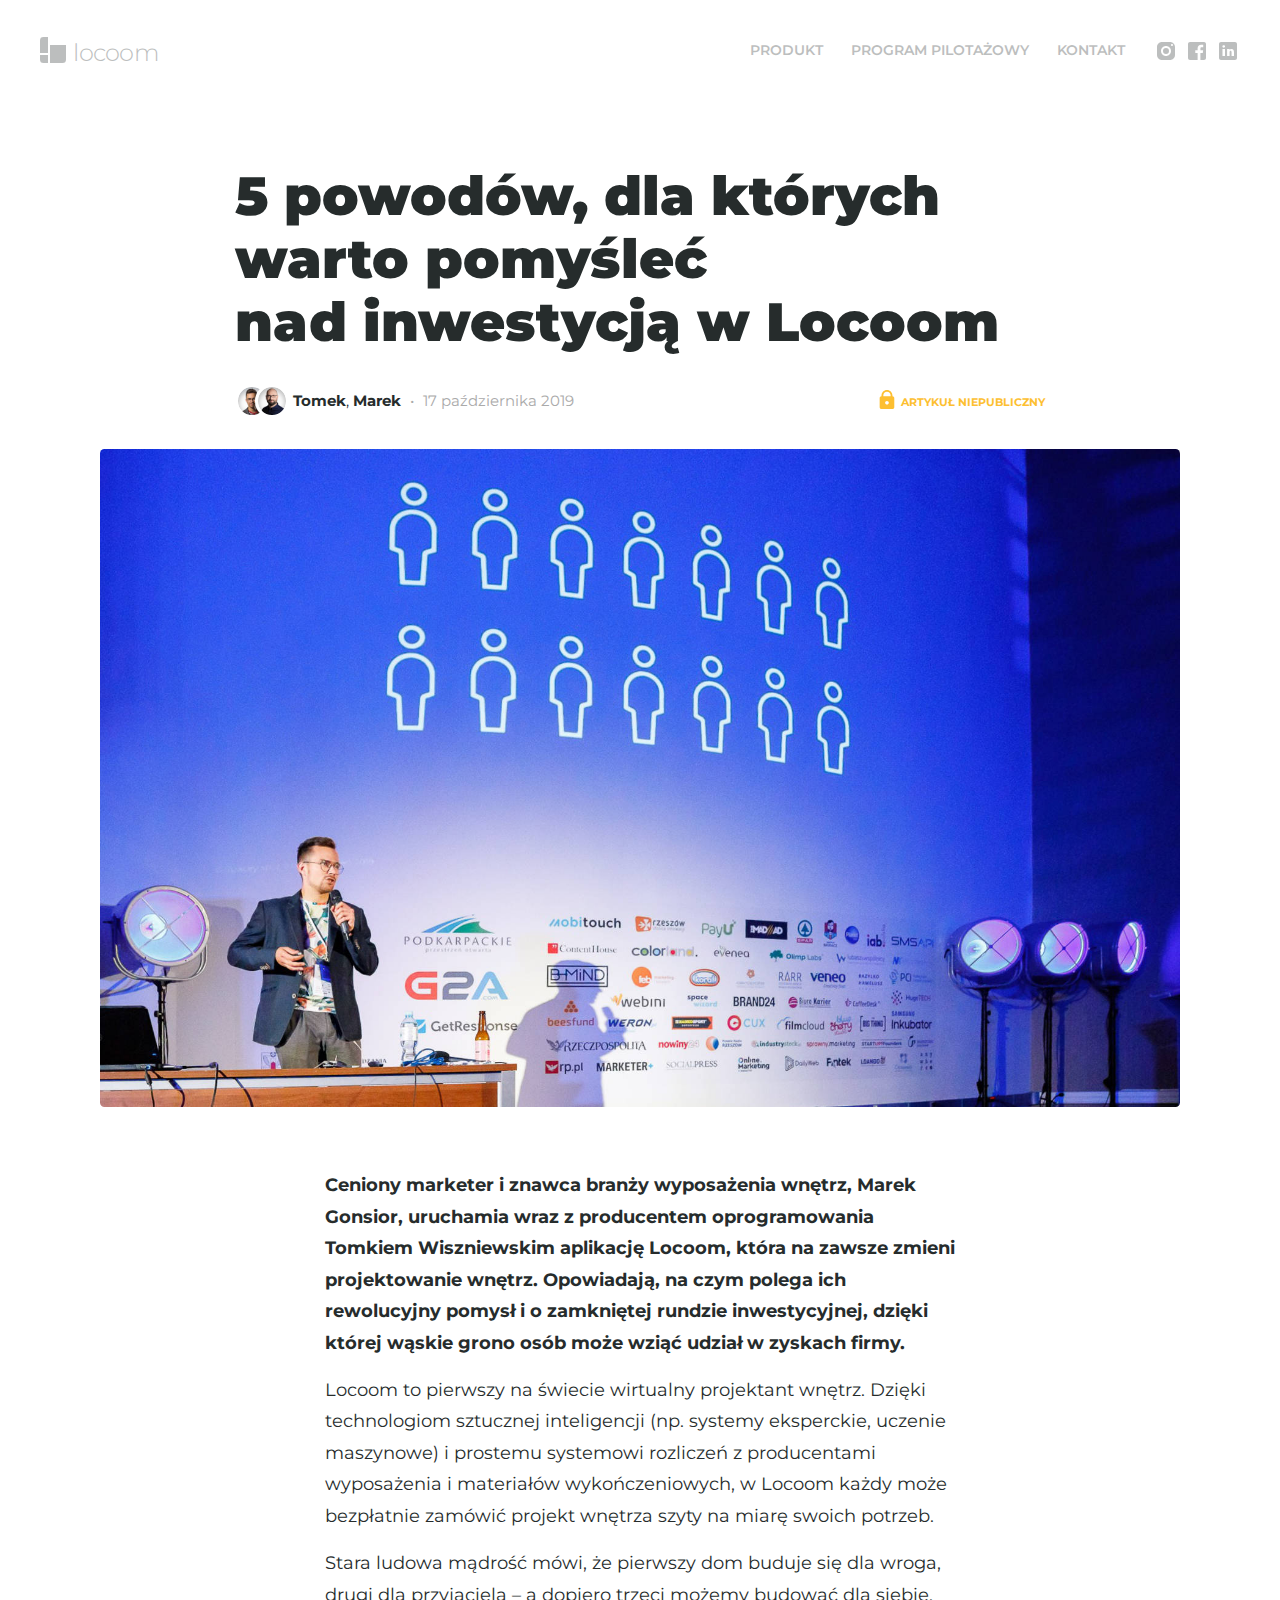
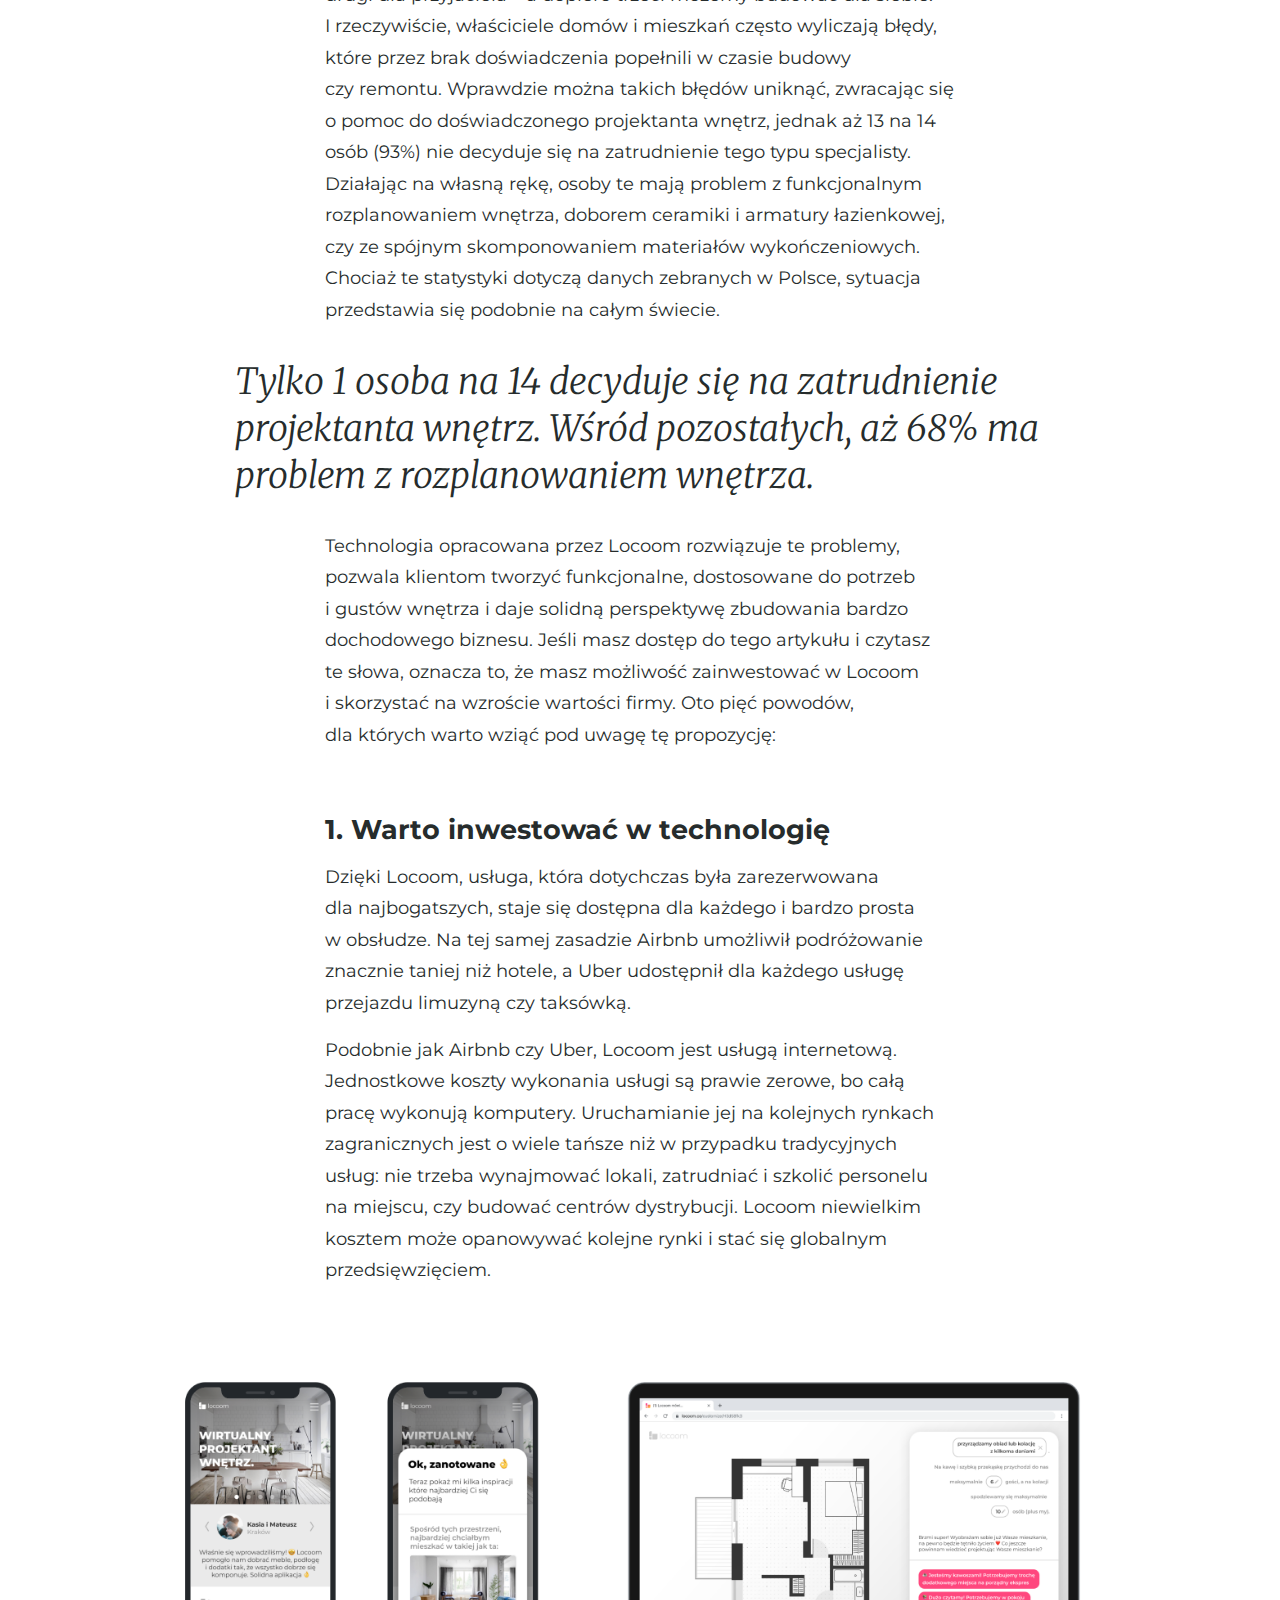
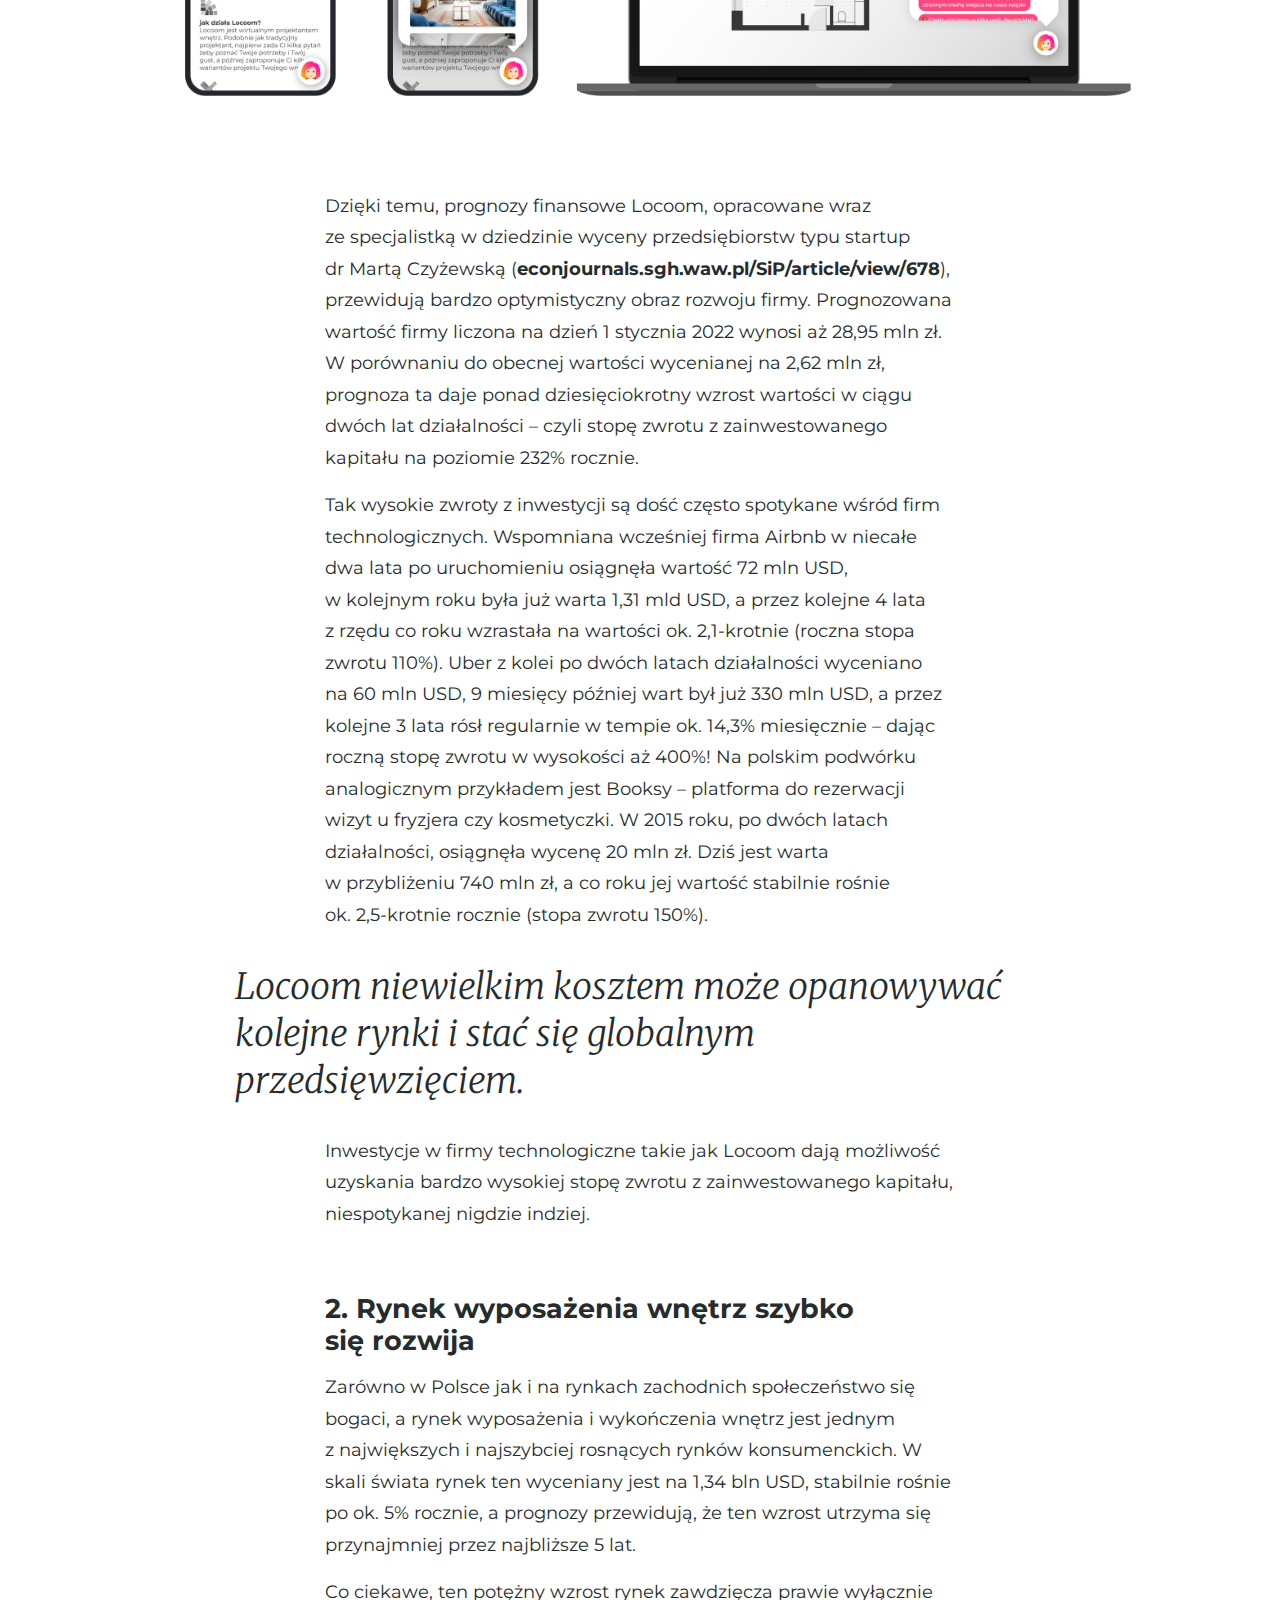
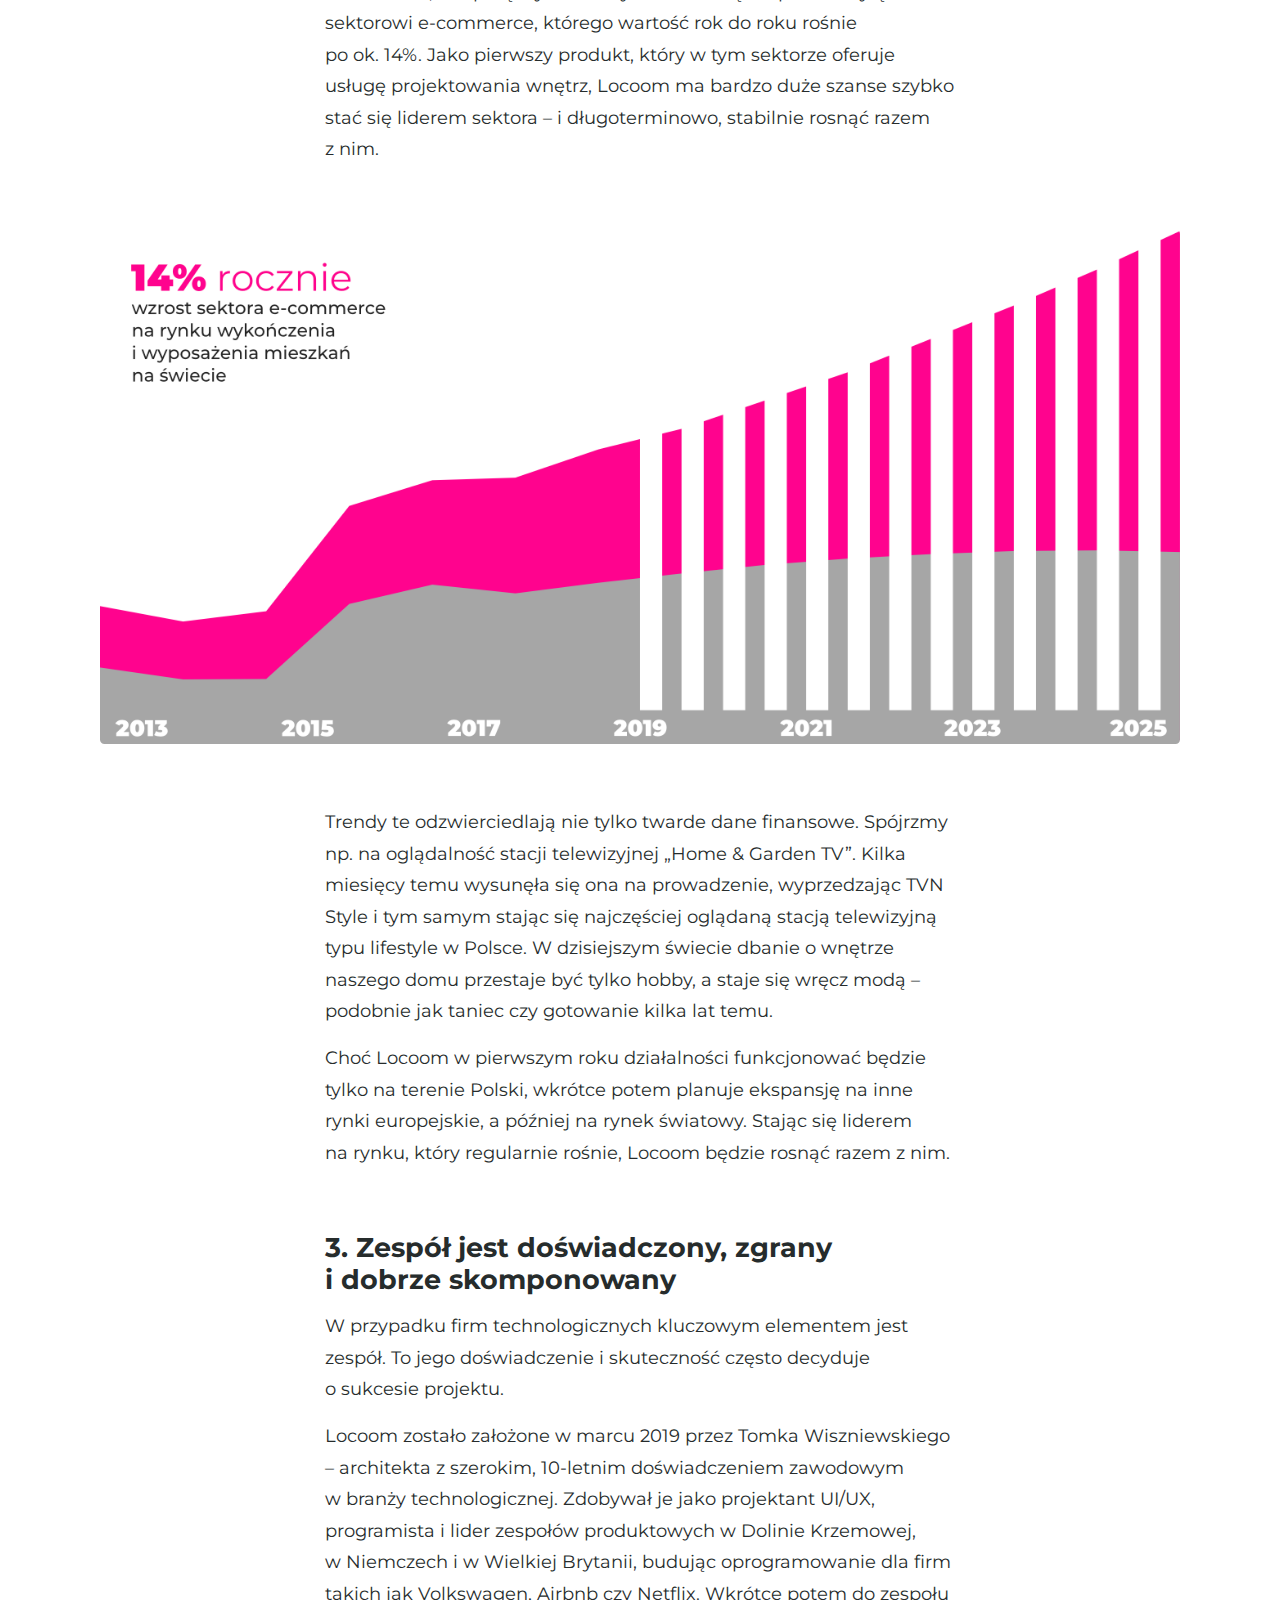
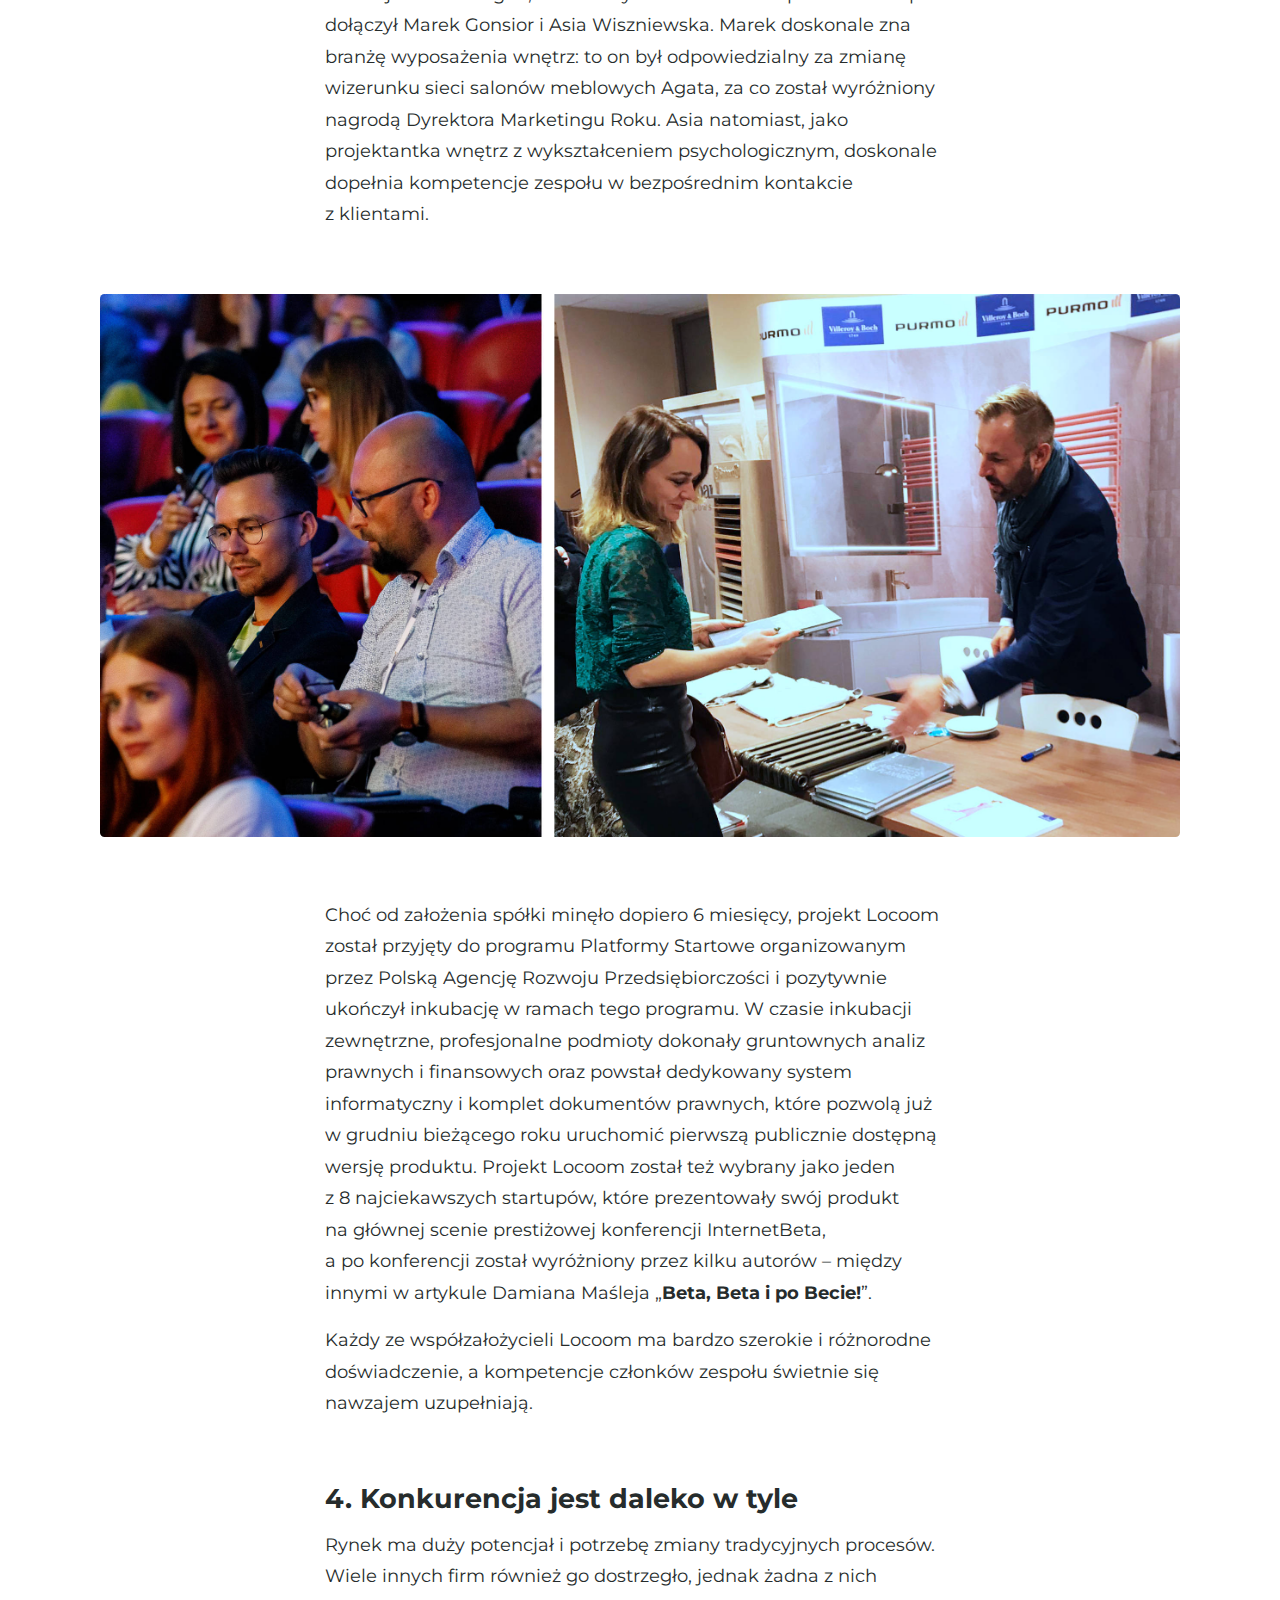
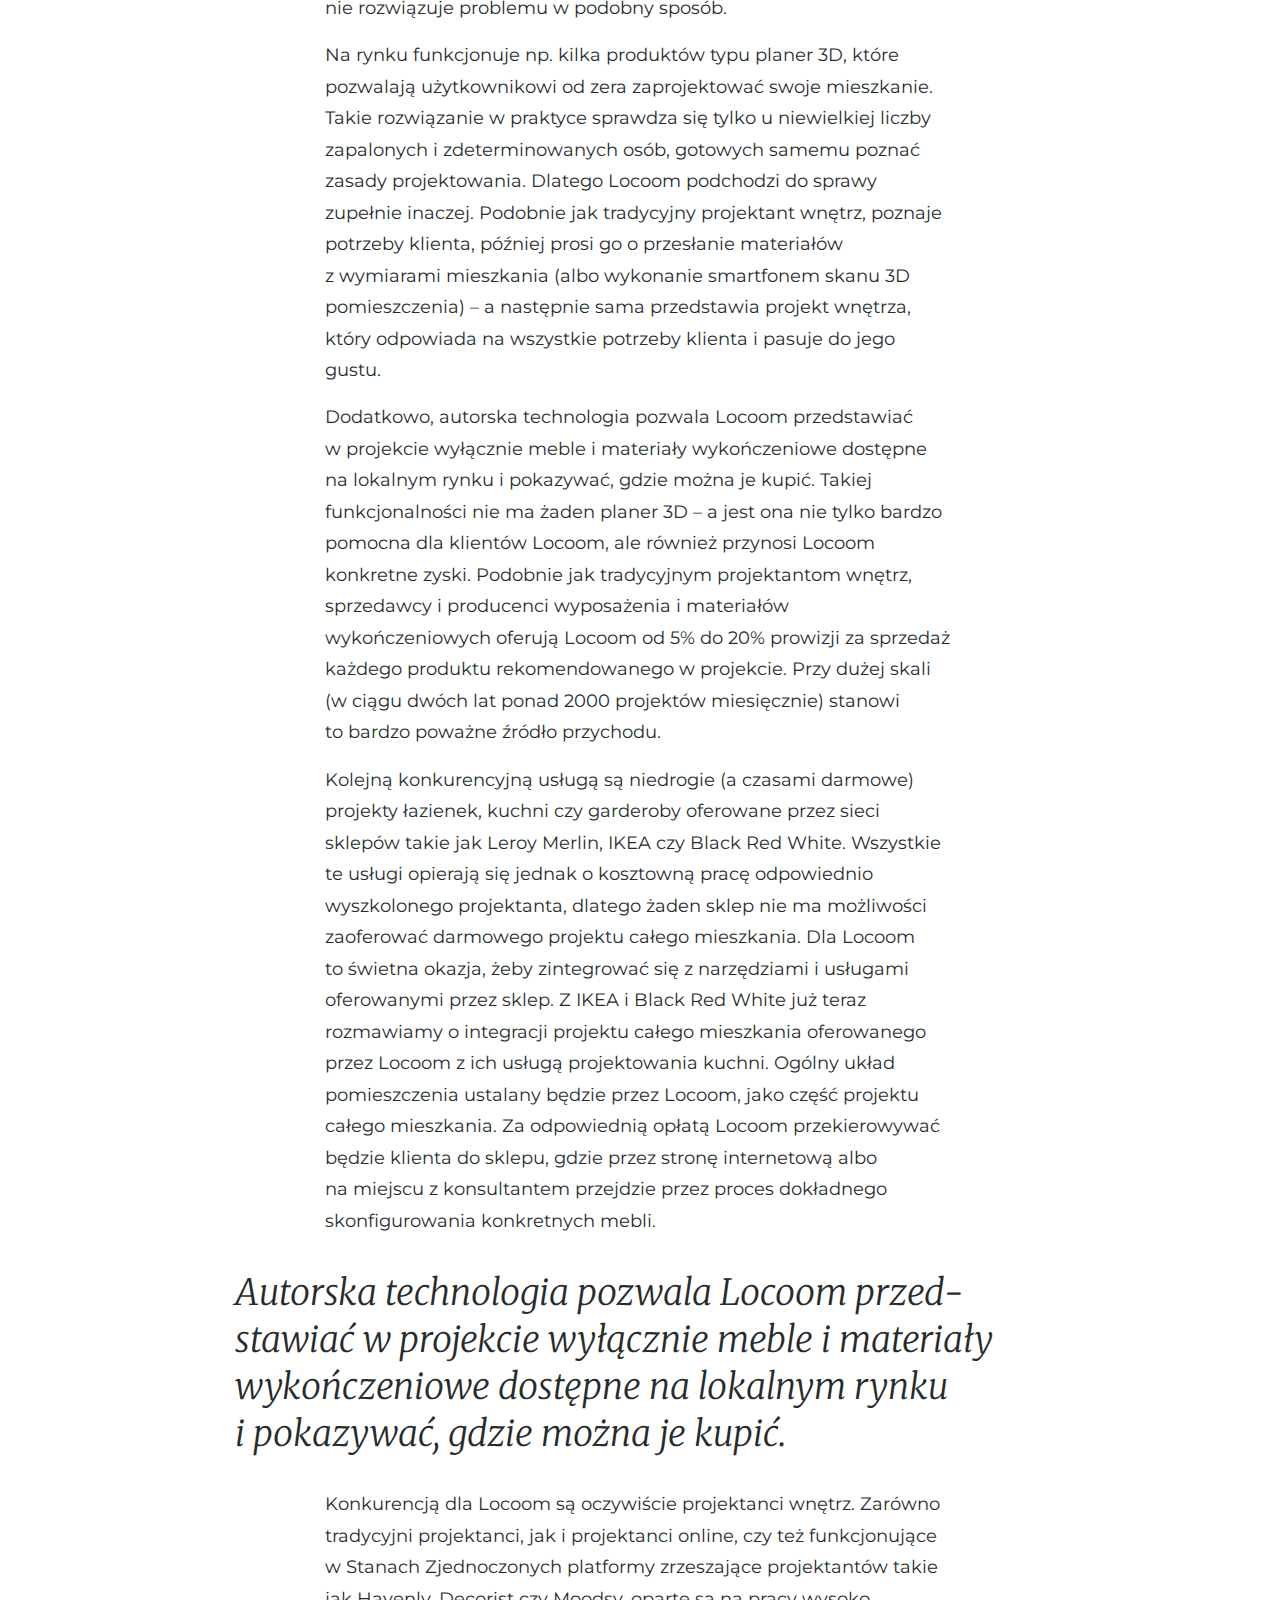
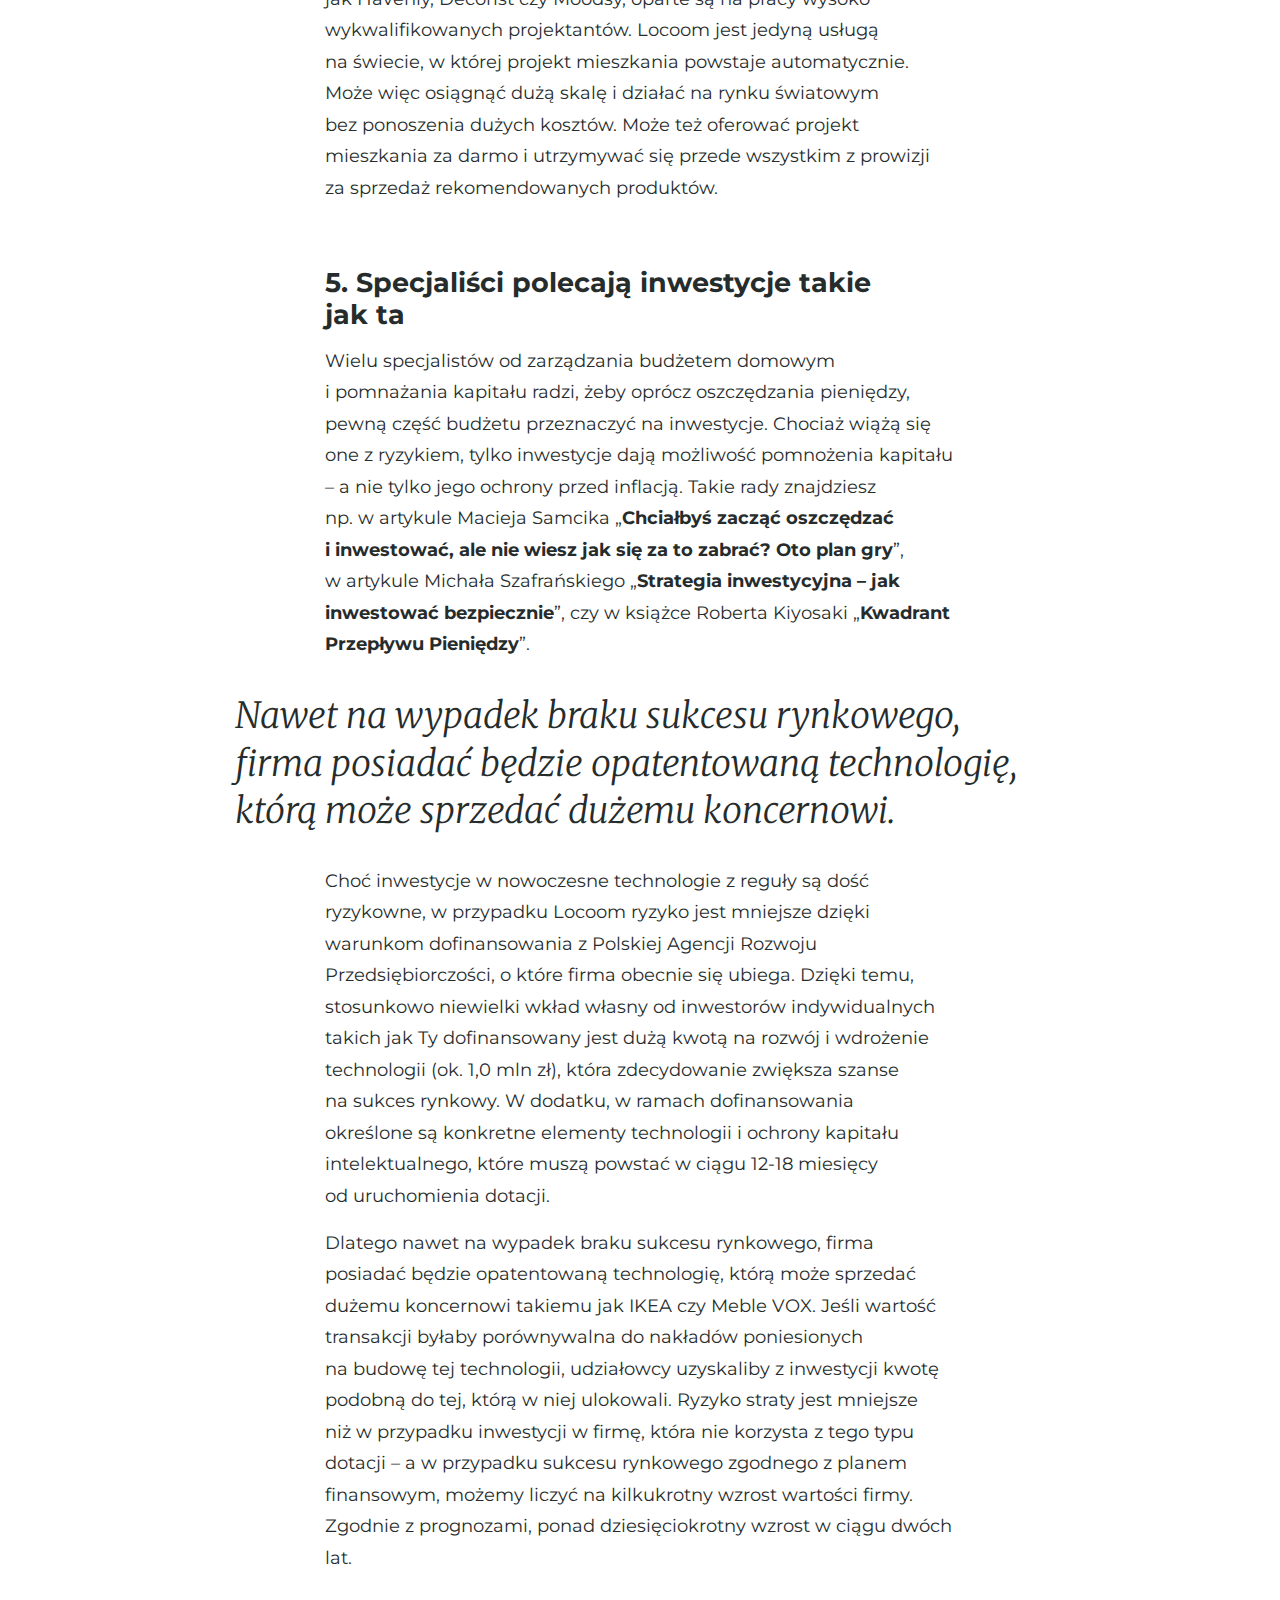
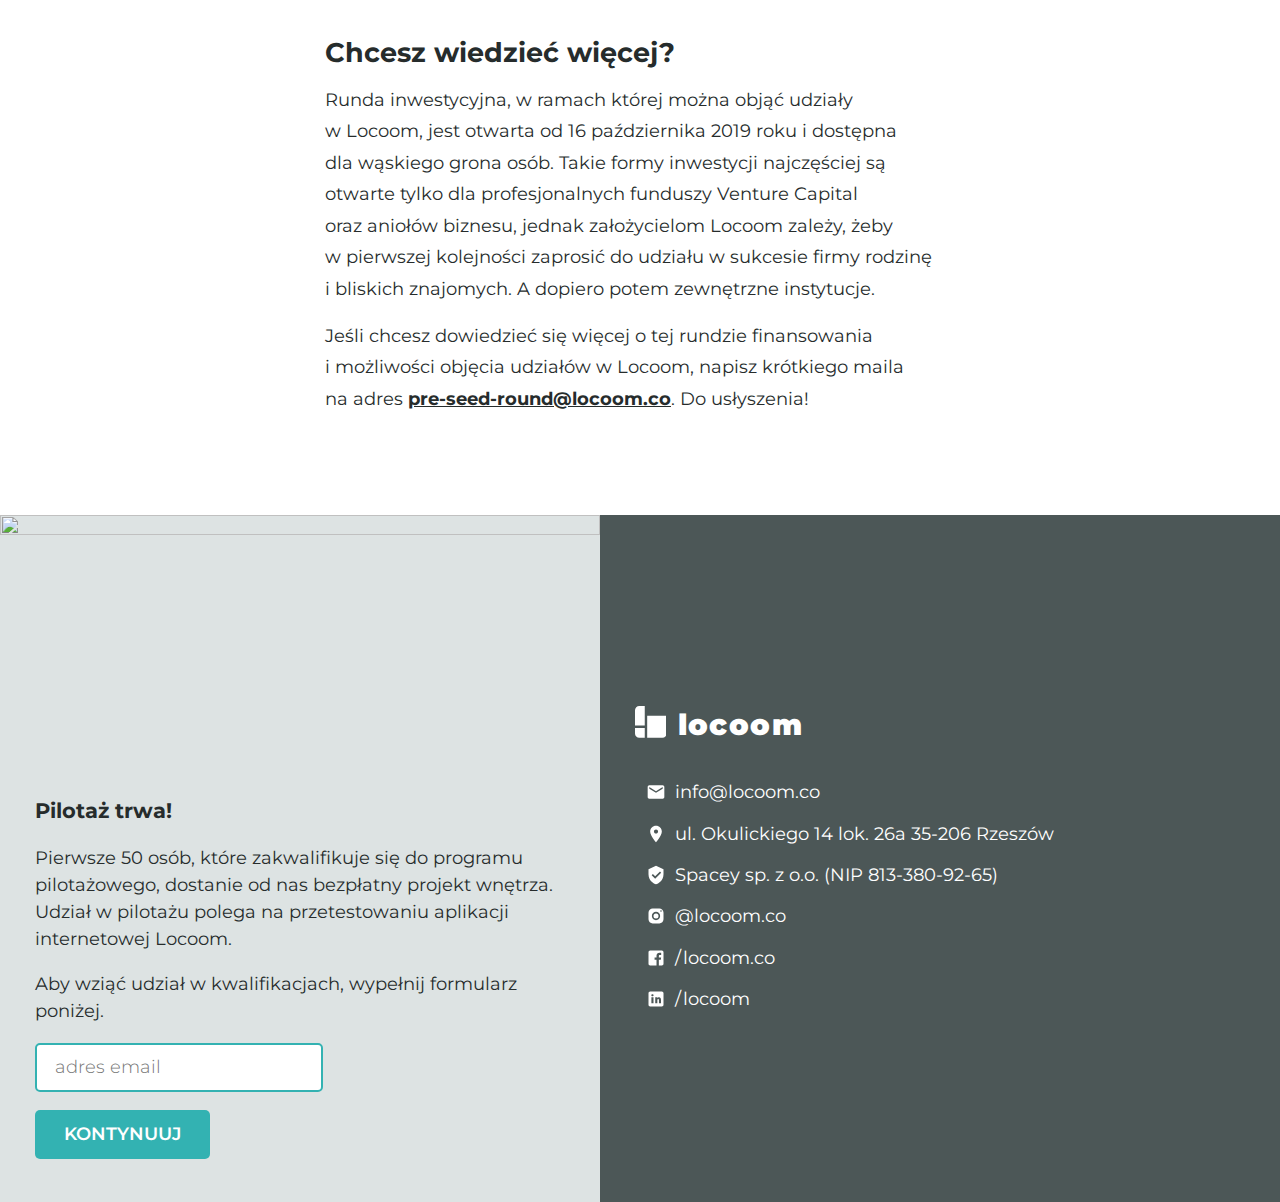
==== 5-powodow-inwestycja-w-locoom-59371c86590e/index.html @ c32f7e45 "Install hotjar" ====
<!doctype html>
<html lang="pl" dir="ltr">

<head>
    <title>5 powodów, dla których warto pomyśleć nad inwestycją w Locoom | Locoom. Wirtualny projektant wnętrz</title>
    <link href="https://fonts.googleapis.com/css?family=Montserrat:400,900,600,700|Merriweather:300i&display=swap&subset=latin-ext" rel="stylesheet">
    <!-- Global site tag (gtag.js) - Google Analytics -->
    <script>
        window.dataLayer = window.dataLayer || [];
        function gtag() { dataLayer.push(arguments); }

        (function() {
            // Add ?dnt to the search string to opt out of GA
            const doNotTrackUrl = /[?&]dnt($|=|&)/.test(window.location.search);
            if (doNotTrackUrl) {
                document.cookie = 'doNotTrack=true; max-age=' + 60*60*24*365*10;
                return;
            }
            const doNotTrackCookie = /(^|;)\s*doNotTrack=/.test(document.cookie)
            if (doNotTrackCookie) {
                return;
            }

            // Don’t track on local
            const isLocalHost =
                /^(?:localhost|(?:\d+\.){3}\d+)(?:\:\d+)?$/
                .test(window.location.host);
            if (isLocalHost) return;

            const analyticsId = 'UA-132681474-1';
            const analyticsScript = Object.assign(
                document.createElement('script'),
                {
                    src: 'https://www.googletagmanager.com/gtag/js?id=' + analyticsId,
                    async: true,
                }
            );
            document.head.appendChild(analyticsScript);
            gtag('js', new Date());
            gtag('config', analyticsId, {anonymize_ip: true});
        })();
    </script>
    <!-- Hotjar Tracking Code for https://locoom.co/5-powodow-inwestycja-w-locoom-59 -->
    <script>
        (function(h,o,t,j,a,r){
            h.hj=h.hj||function(){(h.hj.q=h.hj.q||[]).push(arguments)};
            h._hjSettings={hjid:1534917,hjsv:6};
            a=o.getElementsByTagName('head')[0];
            r=o.createElement('script');r.async=1;
            r.src=t+h._hjSettings.hjid+j+h._hjSettings.hjsv;
            a.appendChild(r);
        })(window,document,'https://static.hotjar.com/c/hotjar-','.js?sv=');
    </script>
    <meta charset="utf-8">
    <meta name="viewport" content="width=device-width, initial-scale=1">
    <link rel="stylesheet" href="/style.css">
    <link rel="stylesheet" href="style.css">
</head>
<body>
    <div class="topMenu topMenu--inArticle content__paddingMirror" id="topMenu">
        <div class="content topMenu__content">
            <a class="logo topMenu__logo" href="https://locoom.co" title="Locoom. Wirtualny projektant wnętrz">
                <svg width="26" height="26" viewBox="0 0 26 26"><path d="M8,26 H3.5 A3.5,3.5 0 0,1 0,22.5 V18 H8 Z M0,16 V3.5 A3.5,3.5 0 0,1 3.5,0 H8 V16 Z M10,26 V8 H26 V22.5 A3.5,3.5 0 0,1 22.5,26 Z" fill="currentColor"/></svg>
                <span class="logo__wordmark">Locoom</span>
            </a>

            <input type="checkbox" class="topMenu__toggleCheckbox" id="topMenuToggle">
            <label for="topMenuToggle" class="topMenu__openMenu">
                menu
                <svg width="24" height="24" viewBox="0 0 24 24"><path d="M 2 5 L 2 7 L 22 7 L 22 5 L 2 5 z M 2 11 L 2 13 L 22 13 L 22 11 L 2 11 z M 2 17 L 2 19 L 22 19 L 22 17 L 2 17 z" fill="currentColor"/></svg>
            </label>
            <label for="topMenuToggle" class="topMenu__closeMenu">
                <svg width="24" height="24" viewBox="0 0 24 24"><path d="M 4.7070312 3.2929688 L 3.2929688 4.7070312 L 10.585938 12 L 3.2929688 19.292969 L 4.7070312 20.707031 L 12 13.414062 L 19.292969 20.707031 L 20.707031 19.292969 L 13.414062 12 L 20.707031 4.7070312 L 19.292969 3.2929688 L 12 10.585938 L 4.7070312 3.2929688 z" fill="currentColor"/></svg>
            </label>

            <div class="topMenu__spacer"></div>

            <ul class="topMenu__textOptions">
                <li>
                    <a href="/">Produkt</a>
                </li>
                <li>
                    <a href="#pilot-program">Program pilotażowy</a>
                </li>
                <li>
                    <a href="#contact">Kontakt</a>
                </li>
            </ul>

            <ul class="topMenu__iconOptions">
                <li>
                    <a href="https://www.instagram.com/locoom.co/" title="Obserwuj nas na Instagramie" target="_blank">
                        <svg width="24" height-"24" viewBox="0 0 24 24"><path d="M 8 3 C 5.239 3 3 5.239 3 8 L 3 16 C 3 18.761 5.239 21 8 21 L 16 21 C 18.761 21 21 18.761 21 16 L 21 8 C 21 5.239 18.761 3 16 3 L 8 3 z M 18 5 C 18.552 5 19 5.448 19 6 C 19 6.552 18.552 7 18 7 C 17.448 7 17 6.552 17 6 C 17 5.448 17.448 5 18 5 z M 12 7 C 14.761 7 17 9.239 17 12 C 17 14.761 14.761 17 12 17 C 9.239 17 7 14.761 7 12 C 7 9.239 9.239 7 12 7 z M 12 9 A 3 3 0 0 0 9 12 A 3 3 0 0 0 12 15 A 3 3 0 0 0 15 12 A 3 3 0 0 0 12 9 z" fill="currentColor"/></svg>
                    </a>
                </li>
                <li>
                    <a href="https://www.facebook.com/locoom.co/" title="Polub nas na Facebooku" target="_blank">
                        <svg width="24" height="24" viewBox="0 0 24 24"><path d="M19,3H5C3.895,3,3,3.895,3,5v14c0,1.105,0.895,2,2,2h7.621v-6.961h-2.343v-2.725h2.343V9.309 c0-2.324,1.421-3.591,3.495-3.591c0.699-0.002,1.397,0.034,2.092,0.105v2.43h-1.428c-1.13,0-1.35,0.534-1.35,1.322v1.735h2.7 l-0.351,2.725h-2.365V21H19c1.105,0,2-0.895,2-2V5C21,3.895,20.105,3,19,3z" fill="currentColor"/></svg>
                    </a>
                </li>
                <li>
                    <a href="https://www.linkedin.com/company/locoom/" title="Obserwuj nas na LinkedIn" target="_blank">
                        <svg width="24" height="24" viewBox="0 0 24 24"><path d="M19,3H5C3.895,3,3,3.895,3,5v14c0,1.105,0.895,2,2,2h14c1.105,0,2-0.895,2-2V5C21,3.895,20.105,3,19,3z M9,17H6.477v-7H9 V17z M7.694,8.717c-0.771,0-1.286-0.514-1.286-1.2s0.514-1.2,1.371-1.2c0.771,0,1.286,0.514,1.286,1.2S8.551,8.717,7.694,8.717z M18,17h-2.442v-3.826c0-1.058-0.651-1.302-0.895-1.302s-1.058,0.163-1.058,1.302c0,0.163,0,3.826,0,3.826h-2.523v-7h2.523v0.977 C13.93,10.407,14.581,10,15.802,10C17.023,10,18,10.977,18,13.174V17z" fill="currentColor"/></svg>
                    </a>
                </li>
            </ul>
        </div>

        <script>
            (function() {
                const topMenu = document.querySelector('#topMenu');
                const topMenuToggle = document.querySelector('#topMenuToggle');

                // Fade on scroll
                let scrolledDown = false;
                function checkScroll() {
                    topMenu.classList.add('topMenu--scrolledRecently');
                    if (window.scrollY > 0 && !scrolledDown) {
                        topMenu.classList.add('topMenu--scrolledDown');
                        scrolledDown = true;
                    } else if (window.scrollY <= 0 && scrolledDown) {
                        topMenu.classList.remove('topMenu--scrolledDown');
                        scrolledDown = false;
                    }
                }
                checkScroll();
                document.addEventListener('scroll', checkScroll);

                // No animation on mobile menu toggle
                function checkUnfolded() {
                    topMenu.classList.remove('topMenu--scrolledRecently');
                    if (topMenuToggle.checked) {
                        topMenu.classList.add('topMenu--unfolded');
                    } else {
                        topMenu.classList.remove('topMenu--unfolded');
                    }
                }
                checkUnfolded();
                topMenuToggle.addEventListener('change', checkUnfolded);

                // Hide menu after picking an option
                topMenu.addEventListener('click', function(event) {
                    if (event.target.tagName !== 'A') return;
                    topMenuToggle.checked = false;
                    checkUnfolded();
                });

                // Apply JS-dependent styles
                topMenu.classList.add('topMenu--withJs');
            })()
        </script>
    </div>

    <article class="article">
        <h1>5 powodów, dla&nbsp;których warto pomyśleć nad&nbsp;inwestycją w&nbsp;Locoom</h1>
        <div class="metadata article__emphasizedContent">
            <span class="metadata__primary">
                <div class="metadata__avatarsGroup">
                    <a href="https://www.linkedin.com/in/tomekwiszniewski/" target="_blank" title="Tomek Wiszniewski" class="metadata__avatar" style="background-image: url(./tomek.jpg)"></a>
                    <a href="https://www.linkedin.com/in/marekgonsior/" target="_blank" title="Marek Gonsior" class="metadata__avatar" style="background-image: url(./marek.jpg)"></a>
                </div>
                <span>
                    <a href="https://www.linkedin.com/in/tomekwiszniewski/" target="_blank" title="Tomek Wiszniewski">Tomek</a>,
                    <a href="https://www.linkedin.com/in/marekgonsior/" target="_blank" title="Marek Gonsior">Marek</a>
                </span>
                <span class="metadata__separator">•</span>
                <span class="metadata__publishTime" id="publishTime">17 października 2019</span>
            </span>
            <span class="metadata__articleStatus">
                <svg class="metadata__icon" viewBox="0 0 24 24" width="24" height="24"><path d="M 12 1 C 8.6761905 1 6 3.6761905 6 7 L 6 8 C 4.9 8 4 8.9 4 10 L 4 20 C 4 21.1 4.9 22 6 22 L 18 22 C 19.1 22 20 21.1 20 20 L 20 10 C 20 8.9 19.1 8 18 8 L 18 7 C 18 3.6761905 15.32381 1 12 1 z M 12 3 C 14.27619 3 16 4.7238095 16 7 L 16 8 L 8 8 L 8 7 C 8 4.7238095 9.7238095 3 12 3 z M 12 13 C 13.1 13 14 13.9 14 15 C 14 16.1 13.1 17 12 17 C 10.9 17 10 16.1 10 15 C 10 13.9 10.9 13 12 13 z"/></svg>
                artykuł niepubliczny
            </span>
        </div>
        <img class="article__featureImage" src="69816925_2163545570418500_2024235588596531200_o.jpg">
        <p class="article__lead">Ceniony marketer i&nbsp;znawca branży wyposażenia wnętrz, Marek Gonsior, uruchamia wraz z&nbsp;producentem oprogramowania Tomkiem Wiszniewskim aplikację Locoom, która na&nbsp;zawsze zmieni projektowanie wnętrz. Opowiadają, na&nbsp;czym polega ich rewolucyjny pomysł i&nbsp;o&nbsp;zamkniętej rundzie inwestycyjnej, dzięki której wąskie grono osób może wziąć udział w&nbsp;zyskach firmy.</p>
        <p>Locoom to&nbsp;pierwszy na&nbsp;świecie wirtualny projektant wnętrz. Dzięki technologiom sztucznej inteligencji (np.&nbsp;systemy eksperckie, uczenie maszynowe) i&nbsp;prostemu systemowi rozliczeń z&nbsp;producentami wyposażenia i&nbsp;materiałów wykończeniowych, w&nbsp;Locoom każdy może bezpłatnie zamówić projekt wnętrza szyty na&nbsp;miarę swoich potrzeb.</p>
        <p>Stara ludowa mądrość mówi, że&nbsp;pierwszy dom buduje&nbsp;się dla&nbsp;wroga, drugi dla&nbsp;przyjaciela – a&nbsp;dopiero trzeci możemy budować dla&nbsp;siebie. I&nbsp;rzeczywiście, właściciele domów i&nbsp;mieszkań często wyliczają błędy, które przez brak doświadczenia popełnili w&nbsp;czasie budowy czy&nbsp;remontu. Wprawdzie można takich błędów uniknąć, zwracając się o&nbsp;pomoc do&nbsp;doświadczonego projektanta wnętrz, jednak aż&nbsp;13 na&nbsp;14 osób (93%) nie&nbsp;decyduje&nbsp;się na&nbsp;zatrudnienie tego&nbsp;typu specjalisty. Działając na&nbsp;własną rękę, osoby&nbsp;te mają problem z&nbsp;funkcjonalnym rozplanowaniem wnętrza, doborem ceramiki i&nbsp;armatury łazienkowej, czy&nbsp;ze&nbsp;spójnym skomponowaniem materiałów wykończeniowych. Chociaż te&nbsp;statystyki dotyczą danych zebranych w&nbsp;Polsce, sytuacja przedstawia&nbsp;się podobnie na&nbsp;całym świecie.</p>
        <blockquote>Tylko 1&nbsp;osoba na&nbsp;14 decyduje&nbsp;się na&nbsp;zatrudnienie projektanta wnętrz. Wśród pozostałych, aż&nbsp;68% ma problem z&nbsp;rozplanowaniem wnętrza.</blockquote>
        <p>Technologia opracowana przez Locoom rozwiązuje te&nbsp;problemy, pozwala klientom tworzyć funkcjonalne, dostosowane do&nbsp;potrzeb i&nbsp;gustów wnętrza i&nbsp;daje solidną perspektywę zbudowania bardzo dochodowego biznesu. Jeśli masz dostęp do&nbsp;tego artykułu i&nbsp;czytasz te&nbsp;słowa, oznacza&nbsp;to, że&nbsp;masz możliwość zainwestować w&nbsp;Locoom i&nbsp;skorzystać na&nbsp;wzroście wartości firmy. Oto pięć powodów, dla&nbsp;których warto wziąć pod uwagę tę propozycję:</p>
        <h2>1. Warto inwestować w&nbsp;technologię</h2>
        <p>Dzięki Locoom, usługa, która dotychczas była zarezerwowana dla&nbsp;najbogatszych, staje&nbsp;się dostępna dla&nbsp;każdego i&nbsp;bardzo prosta w&nbsp;obsłudze. Na&nbsp;tej&nbsp;samej zasadzie Airbnb umożliwił podróżowanie znacznie taniej niż&nbsp;hotele, a&nbsp;Uber udostępnił dla&nbsp;każdego usługę przejazdu limuzyną czy&nbsp;taksówką.</p>
        <p>Podobnie jak&nbsp;Airbnb czy&nbsp;Uber, Locoom jest usługą internetową. Jednostkowe koszty wykonania usługi są&nbsp;prawie zerowe, bo&nbsp;całą pracę wykonują komputery. Uruchamianie jej na&nbsp;kolejnych rynkach zagranicznych jest o&nbsp;wiele tańsze niż w&nbsp;przypadku tradycyjnych usług: nie&nbsp;trzeba wynajmować lokali, zatrudniać i&nbsp;szkolić personelu na&nbsp;miejscu, czy&nbsp;budować centrów dystrybucji. Locoom niewielkim kosztem może opanowywać kolejne rynki i&nbsp;stać&nbsp;się globalnym przedsięwzięciem.</p>
        <img src="9287098730030.png" width="2640" height="924" alt="zrzuty ekranu platformy Locoom">
        <p>Dzięki temu, prognozy finansowe Locoom, opracowane wraz ze&nbsp;specjalistką w&nbsp;dziedzinie wyceny przedsiębiorstw typu startup dr&nbsp;Martą Czyżewską (<a href="https://econjournals.sgh.waw.pl/SiP/article/view/678" target="_blank">econjournals.sgh.waw.pl/SiP<wbr>/article<wbr>/view/678</a>), przewidują bardzo optymistyczny obraz rozwoju firmy. Prognozowana wartość firmy liczona na&nbsp;dzień 1&nbsp;stycznia&nbsp;2022 wynosi aż&nbsp;28,95&nbsp;mln&nbsp;zł. W&nbsp;porównaniu do&nbsp;obecnej wartości wycenianej na&nbsp;2,62&nbsp;mln&nbsp;zł, prognoza&nbsp;ta daje ponad dziesięciokrotny wzrost wartości w&nbsp;ciągu dwóch lat działalności – czyli stopę zwrotu z&nbsp;zainwestowanego kapitału na&nbsp;poziomie 232% rocznie.</p>
        <p>Tak wysokie zwroty z&nbsp;inwestycji są dość często spotykane wśród firm technologicznych. Wspomniana wcześniej firma Airbnb w&nbsp;niecałe dwa lata po&nbsp;uruchomieniu osiągnęła wartość 72&nbsp;mln&nbsp;USD, w&nbsp;kolejnym roku była już warta 1,31&nbsp;mld&nbsp;USD, a&nbsp;przez kolejne 4&nbsp;lata z&nbsp;rzędu co&nbsp;roku wzrastała na&nbsp;wartości ok. 2,1-krotnie (roczna stopa zwrotu 110%). Uber z&nbsp;kolei po&nbsp;dwóch latach działalności wyceniano na&nbsp;60&nbsp;mln&nbsp;USD, 9&nbsp;miesięcy później wart był już 330&nbsp;mln&nbsp;USD, a&nbsp;przez kolejne 3&nbsp;lata rósł regularnie w&nbsp;tempie ok.&nbsp;14,3%&nbsp;miesięcznie – dając roczną stopę zwrotu w&nbsp;wysokości aż&nbsp;400%! Na&nbsp;polskim podwórku analogicznym przykładem jest Booksy – platforma do&nbsp;rezerwacji wizyt u&nbsp;fryzjera czy&nbsp;kosmetyczki. W 2015 roku, po&nbsp;dwóch latach działalności, osiągnęła wycenę 20&nbsp;mln&nbsp;zł. Dziś jest warta w&nbsp;przybliżeniu 740&nbsp;mln&nbsp;zł, a&nbsp;co&nbsp;roku jej&nbsp;wartość stabilnie rośnie ok.&nbsp;2,5-krotnie rocznie (stopa zwrotu 150%).</p>
        <blockquote>Locoom niewiel&shy;kim kosztem może opanowywać kolejne rynki i&nbsp;stać&nbsp;się glo&shy;bal&shy;nym przedsięwzięciem.</blockquote>
        <p>Inwestycje w&nbsp;firmy technologiczne takie jak Locoom dają możliwość uzyskania bardzo wysokiej stopę zwrotu z&nbsp;zainwestowanego kapitału, niespotykanej nigdzie indziej.</p>
        <h2>2. Rynek wyposażenia wnętrz szybko się&nbsp;rozwija</h2>
        <p>Zarówno w&nbsp;Polsce jak i&nbsp;na&nbsp;rynkach zachodnich społeczeństwo się bogaci, a&nbsp;rynek wyposażenia i&nbsp;wykończenia wnętrz jest jednym z&nbsp;największych i&nbsp;najszybciej rosnących rynków konsumenckich. W skali świata rynek ten wyceniany jest na&nbsp;1,34&nbsp;bln&nbsp;USD, stabilnie rośnie po&nbsp;ok.&nbsp;5% rocznie, a&nbsp;prognozy przewidują, że&nbsp;ten&nbsp;wzrost utrzyma&nbsp;się przynajmniej przez najbliższe 5&nbsp;lat.</p>
        <p>Co ciekawe, ten&nbsp;potężny wzrost rynek zawdzięcza prawie wyłącznie sektorowi e-commerce, którego wartość rok do&nbsp;roku rośnie po&nbsp;ok.&nbsp;14%. Jako pierwszy produkt, który w&nbsp;tym sektorze oferuje usługę projektowania wnętrz, Locoom ma bardzo duże szanse szybko stać&nbsp;się liderem sektora – i&nbsp;długoterminowo, stabilnie rosnąć razem z&nbsp;nim.</p>
        <img src="29837098730938.png" width="2640" height="1260" alt="wykres wzrostu rynku wykończenia i wyposażenia wnętrz oraz sektora e-commerce">
        <p>Trendy&nbsp;te odzwierciedlają nie&nbsp;tylko twarde dane finansowe. Spójrzmy np. na&nbsp;oglądalność stacji telewizyjnej „Home &amp;&nbsp;Garden TV”. Kilka miesięcy temu wysunęła&nbsp;się ona na&nbsp;prowadzenie, wyprzedzając TVN Style i&nbsp;tym&nbsp;samym stając&nbsp;się najczęściej oglądaną stacją telewizyjną typu lifestyle w&nbsp;Polsce. W&nbsp;dzisiejszym świecie dbanie o&nbsp;wnętrze naszego domu przestaje być tylko hobby, a&nbsp;staje&nbsp;się wręcz modą – podobnie jak&nbsp;taniec czy&nbsp;gotowanie kilka lat temu.</p>
        <p>Choć Locoom w&nbsp;pierwszym roku działalności funkcjonować będzie tylko na&nbsp;terenie Polski, wkrótce potem planuje ekspansję na&nbsp;inne rynki europejskie, a&nbsp;później na&nbsp;rynek światowy. Stając&nbsp;się liderem na&nbsp;rynku, który regularnie rośnie, Locoom będzie rosnąć razem z&nbsp;nim.</p>
        <h2>3. Zespół jest doświadczony, zgrany i&nbsp;dobrze skomponowany</h2>
        <p>W&nbsp;przypadku firm technologicznych kluczowym elementem jest zespół. To&nbsp;jego doświadczenie i&nbsp;skuteczność często decyduje o&nbsp;sukcesie projektu.</p>
        <p>Locoom zostało założone w&nbsp;marcu 2019 przez&nbsp;Tomka Wiszniewskiego – architekta z&nbsp;szerokim, 10-letnim doświadczeniem zawodowym w&nbsp;branży technologicznej. Zdobywał je jako projektant UI/UX, programista i&nbsp;lider zespołów produktowych w Dolinie Krzemowej, w&nbsp;Niemczech i&nbsp;w&nbsp;Wielkiej Brytanii, budując oprogramowanie dla firm takich jak Volkswagen, Airbnb czy Netflix. Wkrótce potem do&nbsp;zespołu dołączył Marek Gonsior i&nbsp;Asia Wiszniewska. Marek doskonale zna branżę wyposażenia wnętrz: to on był odpowiedzialny za&nbsp;zmianę wizerunku sieci salonów meblowych Agata, za&nbsp;co został wyróżniony nagrodą Dyrektora Marketingu Roku. Asia natomiast, jako projektantka wnętrz z&nbsp;wykształceniem psychologicznym, doskonale dopełnia kompetencje zespołu w&nbsp;bezpośrednim kontakcie z&nbsp;klientami.</p>
        <img src="69782909_2163123920460665_293955906859696128_o.jpg" width="2509" height="1261" alt="zespół Locoom">
        <p>Choć od założenia spółki minęło dopiero 6&nbsp;miesięcy, projekt Locoom został przyjęty do&nbsp;programu Platformy Startowe organizowanym przez Polską Agencję Rozwoju Przedsiębiorczości i&nbsp;pozytywnie ukończył inkubację w&nbsp;ramach tego programu. W czasie inkubacji zewnętrzne, profesjonalne podmioty dokonały gruntownych analiz prawnych i&nbsp;finansowych oraz powstał dedykowany system informatyczny i&nbsp;komplet dokumentów prawnych, które pozwolą już w&nbsp;grudniu bieżącego roku uruchomić pierwszą publicznie dostępną wersję produktu. Projekt Locoom został też&nbsp;wybrany jako jeden z&nbsp;8&nbsp;najciekawszych startupów, które prezentowały swój produkt na&nbsp;głównej scenie prestiżowej konferencji InternetBeta, a&nbsp;po&nbsp;konferencji został wyróżniony przez&nbsp;kilku autorów – między innymi w&nbsp;artykule Damiana Maśleja „<a href="https://www.linkedin.com/pulse/beta-i-po-becie-damian-maślej-1f/" target="_blank">Beta, Beta i&nbsp;po&nbsp;Becie!</a>”.</p>
        <p>Każdy ze&nbsp;współzałożycieli Locoom ma bardzo szerokie i&nbsp;różnorodne doświadczenie, a&nbsp;kompetencje członków zespołu świetnie się nawzajem uzupełniają.</p>
        <h2>4. Konkurencja jest daleko w tyle</h2>
        <p>Rynek ma duży potencjał i&nbsp;potrzebę zmiany tradycyjnych procesów. Wiele innych firm również go&nbsp;dostrzegło, jednak żadna z&nbsp;nich nie&nbsp;rozwiązuje problemu w&nbsp;podobny sposób.</p>
        <p>Na rynku funkcjonuje np.&nbsp;kilka produktów typu planer 3D, które pozwalają użytkownikowi od&nbsp;zera zaprojektować swoje mieszkanie. Takie rozwiązanie w&nbsp;praktyce sprawdza&nbsp;się tylko u&nbsp;niewielkiej liczby zapalonych i zdeterminowanych osób, gotowych samemu poznać zasady projektowania. Dlatego Locoom podchodzi do sprawy zupełnie inaczej. Podobnie jak&nbsp;tradycyjny projektant wnętrz, poznaje potrzeby klienta, później prosi&nbsp;go o&nbsp;przesłanie materiałów z&nbsp;wymiarami mieszkania (albo&nbsp;wykonanie smartfonem skanu 3D pomieszczenia) – a&nbsp;następnie sama przedstawia projekt wnętrza, który odpowiada na&nbsp;wszystkie potrzeby klienta i&nbsp;pasuje do&nbsp;jego gustu.</p>
        <p>Dodatkowo, autorska technologia pozwala Locoom przedstawiać w&nbsp;projekcie wyłącznie meble i&nbsp;materiały wykończeniowe dostępne na&nbsp;lokalnym rynku i&nbsp;pokazywać, gdzie można je kupić. Takiej funkcjonalności nie&nbsp;ma żaden planer 3D – a&nbsp;jest ona nie&nbsp;tylko bardzo pomocna dla&nbsp;klientów Locoom, ale&nbsp;również przynosi Locoom konkretne zyski. Podobnie jak&nbsp;tradycyjnym projektantom wnętrz, sprzedawcy i&nbsp;producenci wyposażenia i&nbsp;materiałów wykończeniowych oferują Locoom od&nbsp;5% do&nbsp;20% prowizji za&nbsp;sprzedaż każdego produktu rekomendowanego w&nbsp;projekcie. Przy dużej skali (w&nbsp;ciągu dwóch lat ponad 2000 projektów miesięcznie) stanowi to&nbsp;bardzo poważne źródło przychodu.</p>
        <p>Kolejną konkurencyjną usługą są niedrogie (a&nbsp;czasami darmowe) projekty łazienek, kuchni czy&nbsp;garderoby oferowane przez sieci sklepów takie jak Leroy Merlin, IKEA czy&nbsp;Black Red White. Wszystkie te usługi opierają się jednak o kosztowną pracę odpowiednio wyszkolonego projektanta, dlatego żaden sklep nie&nbsp;ma możliwości zaoferować darmowego projektu całego mieszkania. Dla&nbsp;Locoom to&nbsp;świetna okazja, żeby zintegrować&nbsp;się z&nbsp;narzędziami i&nbsp;usługami oferowanymi przez&nbsp;sklep. Z&nbsp;IKEA i&nbsp;Black Red White już teraz rozmawiamy o&nbsp;integracji projektu całego mieszkania oferowanego przez&nbsp;Locoom z&nbsp;ich usługą projektowania kuchni. Ogólny układ pomieszczenia ustalany będzie przez&nbsp;Locoom, jako część projektu całego mieszkania. Za&nbsp;odpowiednią opłatą Locoom przekierowywać będzie klienta do&nbsp;sklepu, gdzie przez stronę internetową albo na&nbsp;miejscu z&nbsp;konsultantem przejdzie przez proces dokładnego skonfigurowania konkretnych mebli.</p>
        <blockquote>Autorska techno&shy;logia pozwala Locoom przed&shy;stawiać w&nbsp;pro&shy;jekcie wyłącznie meble i&nbsp;materiały wykończeniowe dostępne na&nbsp;lokal&shy;nym rynku i&nbsp;poka&shy;zywać, gdzie można je&nbsp;kupić.</blockquote>
        <p>Konkurencją dla&nbsp;Locoom są oczywiście projektanci wnętrz. Zarówno tradycyjni projektanci, jak i&nbsp;projektanci online, czy&nbsp;też funkcjonujące w&nbsp;Stanach Zjednoczonych platformy zrzeszające projektantów takie jak Havenly, Decorist czy Moodsy, oparte są na&nbsp;pracy wysoko wykwalifikowanych projektantów. Locoom jest jedyną usługą na&nbsp;świecie, w&nbsp;której projekt mieszkania powstaje automatycznie. Może więc osiągnąć dużą skalę i&nbsp;działać na&nbsp;rynku światowym bez&nbsp;ponoszenia dużych kosztów. Może też oferować projekt mieszkania za&nbsp;darmo i&nbsp;utrzymywać&nbsp;się przede wszystkim z&nbsp;prowizji za&nbsp;sprzedaż rekomendowanych produktów.</p>
        <h2>5. Specjaliści polecają inwestycje takie jak&nbsp;ta</h2>
        <p>Wielu specjalistów od&nbsp;zarządzania budżetem domowym i&nbsp;pomnażania kapitału radzi, żeby oprócz oszczędzania pieniędzy, pewną część budżetu przeznaczyć na&nbsp;inwestycje. Chociaż wiążą&nbsp;się one z&nbsp;ryzykiem, tylko&nbsp;inwestycje dają możliwość pomnożenia kapitału – a&nbsp;nie tylko jego&nbsp;ochrony przed inflacją. Takie rady znajdziesz np.&nbsp;w&nbsp;artykule Macieja Samcika „<a href="https://subiektywnieofinansach.pl/oszczedzanie-inwestowanie-dla-poczatkujacych/" target="_blank">Chciałbyś zacząć oszczędzać i&nbsp;inwestować, ale nie&nbsp;wiesz jak&nbsp;się za&nbsp;to zabrać? Oto plan gry</a>”, w&nbsp;artykule Michała Szafrańskiego „<a href="https://jakoszczedzacpieniadze.pl/strategia-inwestycyjna-jak-inwestowac-bezpiecznie" target="_blank">Strategia inwestycyjna – jak inwestować bezpiecznie</a>”, czy&nbsp;w&nbsp;książce Roberta Kiyosaki „<a href="https://www.amazon.com/Rich-Dads-CASHFLOW-Quadrant-Financial-ebook/dp/B0175P5MZU/" target="_blank">Kwadrant Przepływu Pieniędzy</a>”.</p>
        <blockquote>Nawet na&nbsp;wypadek braku sukcesu rynkowego, firma posiadać będzie opatentowaną technologię, którą może sprzedać dużemu koncernowi.</blockquote>
        <p>Choć inwestycje w&nbsp;nowoczesne technologie z&nbsp;reguły są dość ryzykowne, w&nbsp;przypadku Locoom ryzyko jest mniejsze dzięki warunkom dofinansowania z&nbsp;Polskiej Agencji Rozwoju Przedsiębiorczości, o&nbsp;które firma obecnie się&nbsp;ubiega. Dzięki temu, stosunkowo niewielki wkład własny od&nbsp;inwestorów indywidualnych takich jak&nbsp;Ty dofinansowany jest dużą kwotą na&nbsp;rozwój i&nbsp;wdrożenie technologii (ok.&nbsp;1,0&nbsp;mln&nbsp;zł), która zdecydowanie zwiększa szanse na&nbsp;sukces rynkowy. W&nbsp;dodatku, w&nbsp;ramach dofinansowania określone&nbsp;są konkretne elementy technologii i&nbsp;ochrony kapitału intelektualnego, które muszą powstać w&nbsp;ciągu 12-18 miesięcy od&nbsp;uruchomienia dotacji.</p>
        <p>Dlatego nawet na&nbsp;wypadek braku sukcesu rynkowego, firma posiadać będzie opatentowaną technologię, którą może sprzedać dużemu koncernowi takiemu jak&nbsp;IKEA czy&nbsp;Meble VOX. Jeśli wartość transakcji byłaby porównywalna do&nbsp;nakładów poniesionych na&nbsp;budowę tej&nbsp;technologii, udziałowcy uzyskaliby z&nbsp;inwestycji kwotę podobną do&nbsp;tej, którą w&nbsp;niej ulokowali. Ryzyko straty jest mniejsze niż&nbsp;w&nbsp;przypadku inwestycji w&nbsp;firmę, która nie&nbsp;korzysta z&nbsp;tego typu dotacji – a&nbsp;w&nbsp;przypadku sukcesu rynkowego zgodnego z&nbsp;planem finansowym, możemy liczyć na&nbsp;kilkukrotny wzrost wartości firmy. Zgodnie z&nbsp;prognozami, ponad dziesięciokrotny wzrost w&nbsp;ciągu dwóch lat.</p>
        <h2>Chcesz wiedzieć więcej?</h2>
        <p>Runda inwestycyjna, w&nbsp;ramach której można objąć udziały w&nbsp;Locoom, jest otwarta od&nbsp;16&nbsp;października 2019&nbsp;roku i&nbsp;dostępna dla&nbsp;wąskiego grona osób. Takie formy inwestycji najczęściej są otwarte tylko dla&nbsp;profesjonalnych funduszy Venture Capital oraz&nbsp;aniołów biznesu, jednak założycielom Locoom zależy, żeby w&nbsp;pierwszej kolejności zaprosić do&nbsp;udziału w&nbsp;sukcesie firmy rodzinę i&nbsp;bliskich znajomych. A&nbsp;dopiero potem zewnętrzne instytucje.</p>
        <p>Jeśli chcesz dowiedzieć&nbsp;się więcej o&nbsp;tej&nbsp;rundzie finansowania i&nbsp;możliwości objęcia udziałów w&nbsp;Locoom, napisz krótkiego maila na&nbsp;adres <u><a href="mailto:pre-seed-round@locoom.co" target="_blank">pre-seed<wbr>-round@locoom.co</a></u>. Do usłyszenia!</p>
    </article>

    <footer class="footer">
        <div class="footer__filler footer__filler--image1"></div>
        <section class="footer__section footer__section--light footer__section--pilotProgram">
            <img src="/images/footer-filler-image-1.jpg" width="1300" height="531">
            <div class="footer__sectionContent content content--noMaxWidth topMenu__anchorParent">
                <a id="pilot-program" class="topMenu__anchor"></a>
                <h3>Pilotaż trwa!</h3>
                <p>Pierwsze 50&nbsp;osób, które zakwalifikuje&nbsp;się do&nbsp;programu pilotażowego, dostanie od&nbsp;nas bezpłatny projekt wnętrza. Udział w&nbsp;pilotażu polega na&nbsp;przetestowaniu aplikacji internetowej Locoom.</p>
                <p>Aby wziąć udział w&nbsp;kwalifikacjach, wypełnij formularz poniżej.</p>
                <form class="form" action="https://docs.google.com/forms/d/e/1FAIpQLSdycgx0QwDq-HJFxlUzK7ojCS6kKdoX-I9t9FWDu-A48WLaIg/viewform?usp=pp_url" target="_blank" data-analytics-label="Footer form">
                    <input type="email" name="entry.1467209122" placeholder="adres email">
                    <input type="submit" value="Kontynuuj">
                </form>
            </div>
        </section>
        <div class="footer__filler footer__filler--image2"></div>
        <section class="footer__section footer__section--dark">
            <div class="footer__sectionContent content content--noMaxWidth">
                <div class="contactDetails topMenu__anchorParent">
                    <a id="contact" class="topMenu__anchor"></a>
                    <div class="logo contactDetails__logo">
                        <svg width="26" height="26" viewBox="0 0 26 26"><path d="M8,26 H3.5 A3.5,3.5 0 0,1 0,22.5 V18 H8 Z M0,16 V3.5 A3.5,3.5 0 0,1 3.5,0 H8 V16 Z M10,26 V8 H26 V22.5 A3.5,3.5 0 0,1 22.5,26 Z" fill="currentColor"/></svg>
                        <span class="logo__wordmark logo__wordmark--heavy">Locoom</span>
                        <!-- TODO <span class="logo__suffix">sp. z o. o.</span> -->
                    </div>
                    <dl class="contactDetails__details">
                        <a href="mailto:info@locoom.co">
                            <dt>
                                <svg width="24" height="24" viewBox="0 0 24 24"><title>Adres email</title><path d="M20,4H4C2.895,4,2,4.895,2,6v12c0,1.105,0.895,2,2,2h16c1.105,0,2-0.895,2-2V6C22,4.895,21.105,4,20,4z M20,8l-8,5L4,8V6 l8,5l8-5V8z" fill="currentColor" /></svg>
                            </dt>
                            <dl>info@locoom.co</dl>
                        </a>
                        <div>
                            <dt>
                                <svg width="24" height="24" viewBox="0 0 24 24"><title>Siedziba</title><path d="M12,2C8.134,2,5,5.134,5,9c0,5,7,13,7,13s7-8,7-13C19,5.134,15.866,2,12,2z M12,11.5c-1.381,0-2.5-1.119-2.5-2.5 c0-1.381,1.119-2.5,2.5-2.5s2.5,1.119,2.5,2.5C14.5,10.381,13.381,11.5,12,11.5z" fill="currentColor" /></svg>
                            </dt>
                            <dl><span class="nowrap">ul. Okulickiego 14 lok. 26a</span> <span class="nowrap">35-206 Rzeszów</span></dl>
                        </div>
                        <div>
                            <dt>
                                <svg width="24" height="24" viewBox="0 0 24 24"><title>Dane KRS</title><path d="M12,1L3,5c0,0,0,4,0,6c0,7.83,6.439,11.486,9,12c2.561-0.514,9-4.17,9-12c0-2,0-6,0-6L12,1z M11,16.414l-4.185-4.185 l1.414-1.414L11,13.586l5.792-5.792l1.414,1.414L11,16.414z" fill="currentColor" /></svg>
                            </dt>
                            <dl><span class="nowrap">Spacey sp. z o.o.</span> <span class="nowrap">(NIP 813-380-92-65)</span></dl>
                        </div>
                        <a href="https://www.instagram.com/locoom.co/" title="Obserwuj nas na Instagramie" target="_blank">
                            <dt>
                                <svg width="24" height-"24" viewBox="0 0 24 24"><title>Instagram</title><path d="M 8 3 C 5.239 3 3 5.239 3 8 L 3 16 C 3 18.761 5.239 21 8 21 L 16 21 C 18.761 21 21 18.761 21 16 L 21 8 C 21 5.239 18.761 3 16 3 L 8 3 z M 18 5 C 18.552 5 19 5.448 19 6 C 19 6.552 18.552 7 18 7 C 17.448 7 17 6.552 17 6 C 17 5.448 17.448 5 18 5 z M 12 7 C 14.761 7 17 9.239 17 12 C 17 14.761 14.761 17 12 17 C 9.239 17 7 14.761 7 12 C 7 9.239 9.239 7 12 7 z M 12 9 A 3 3 0 0 0 9 12 A 3 3 0 0 0 12 15 A 3 3 0 0 0 15 12 A 3 3 0 0 0 12 9 z" fill="currentColor" /></svg>
                            </dt>
                            <dl>@locoom.co</dl>
                        </a>
                        <a href="https://www.facebook.com/locoom.co/" title="Polub nas na Facebooku" target="_blank">
                            <dt>
                                <svg width="24" height="24" viewBox="0 0 24 24"><title>Facebook</title><path d="M19,3H5C3.895,3,3,3.895,3,5v14c0,1.105,0.895,2,2,2h7.621v-6.961h-2.343v-2.725h2.343V9.309 c0-2.324,1.421-3.591,3.495-3.591c0.699-0.002,1.397,0.034,2.092,0.105v2.43h-1.428c-1.13,0-1.35,0.534-1.35,1.322v1.735h2.7 l-0.351,2.725h-2.365V21H19c1.105,0,2-0.895,2-2V5C21,3.895,20.105,3,19,3z" fill="currentColor" /></svg>
                            </dt>
                            <dl>/&thinsp;locoom.co</dl>
                        </a>
                        <a href="https://www.linkedin.com/company/locoom/" title="Obserwuj nas na LinkedIn" target="_blank">
                            <dt>
                                <svg width="24" height="24" viewBox="0 0 24 24"><title>LinkedIn</title><path d="M19,3H5C3.895,3,3,3.895,3,5v14c0,1.105,0.895,2,2,2h14c1.105,0,2-0.895,2-2V5C21,3.895,20.105,3,19,3z M9,17H6.477v-7H9 V17z M7.694,8.717c-0.771,0-1.286-0.514-1.286-1.2s0.514-1.2,1.371-1.2c0.771,0,1.286,0.514,1.286,1.2S8.551,8.717,7.694,8.717z M18,17h-2.442v-3.826c0-1.058-0.651-1.302-0.895-1.302s-1.058,0.163-1.058,1.302c0,0.163,0,3.826,0,3.826h-2.523v-7h2.523v0.977 C13.93,10.407,14.581,10,15.802,10C17.023,10,18,10.977,18,13.174V17z" fill="currentColor" /></svg>
                            </dt>
                            <dl>/&thinsp;locoom</dl>
                        </a>
                    </dl>
                </div>
            </div>
        </section>
    </footer>

    <script>
        (function () {
            // Form submit analytics
            document.querySelectorAll('form').forEach(function(form) {
                form.addEventListener('submit', function(event) {
                    gtag('event', 'Submit', {
                        event_category: 'Forms',
                        event_label: event.target.getAttribute('data-analytics-label'),
                    });
                });
            })

            // Parallax scrolling
           const parallax = document.querySelectorAll('.parallax');
           function updateScroll() {
               parallax.forEach(function(element) {
                   element.style.top = Math.min(-window.scrollY / 5) + 'px';
               });
           };
           updateScroll
           document.addEventListener('scroll', updateScroll);
        })()
    </script>
</body>
</html>
---- style.css ----
*, *::after, *::before {
    box-sizing: border-box;
    margin: 0;
    padding: 0;
}

a {
    text-decoration: none;
}

html, body {
    height: 100%;
}

html {
    font-family: Montserrat, sans-serif;
    color: #262C2C;
    line-height: 1.5;
}

:focus {
    box-shadow: 0 0 0 4px rgba(74, 213, 213, 0.44);
    outline: none;
}


/* CONTENT */

.content {
    max-width: 1200px;
    width: 100%;
    margin: 0 auto;
}

.content,
.content__paddingMirror {
    padding-left: calc(2vw + 1vh);
    padding-right: calc(2vw + 1vh);
}

.content--noMaxWidth {
    max-width: none
}


/* HEADER */

.header {
    position: relative;
    min-height: 95%;
    background-image: radial-gradient(ellipse 120vw 70vh at 0 10vh,
        rgba(58, 37, 33, 0.9),
        rgba(58, 37, 33, 0));
    display: flex;
    flex-direction: column;
    justify-content: center;
    align-items: flex-start;
    padding-top: calc(2vw + 1vh);
    padding-bottom: calc(2vw + 1vh);
}

.header__backgroundPreview,
.header__background {
    position: absolute;
    top: 0;
    right: 0;
    bottom: 0;
    left: 0;
    z-index: -1;
}

.header__backgroundPreview,
.header__background {
    background-size: cover;
    background-position: center center;
    background-repeat: no-repeat;
}

.header__backgroundPreview {
    background-image: url([data-uri]);
}

.header__background {
    background-image: url(/images/header-background.jpg);
    transition: opacity ease-in-out 1s;
}

.header__background--hidden {
    opacity: 0;
}

.header__tagline {
    font-size: 1em;
    text-shadow: 0 0 0.5em rgba(58, 37, 33, 0.8);
    line-height: 1.1;
    font-weight: 900;
    text-transform: uppercase;
    color: white;
    font-size: calc(3vw + 3vh + 10px);
    margin-top: auto;
    margin-bottom: auto;
    padding-top: calc(55/26 * 24px + 2 * 3vh); /* top menu height */
    padding-bottom: calc(55/26 * 24px + 2 * 3vh); /* top menu height */
    flex: 0;
}

.header__callout {
    align-self: flex-end;
    width: 90vw;
    margin-bottom: calc(-5vh - 5vw);
    margin-top: -10vh;
    float: right;
    padding: 5vw;
    background: white;
    box-shadow: 0 3vh 10vh rgba(0, 0, 0, 0.3);
}

@media screen and (min-width: 650px) and (max-width: 1199px) {
    .header__callout {
        width: 585px;
        padding: 32.5px;
    }
}

@media screen and (min-width: 1200px) {
    .header__callout {
        width: calc(50vw - 15px);
        padding: 32.5px;
        padding-right: calc(50vw - 600px + 32.5px);
    }
}

.header__callout p {
    margin: 1em 0;
}


/* TOP MENU */

.topMenu {
    top: 0;
    left: 0;
    right: 0;
    font-size: 14px;
    text-transform: uppercase;
    font-weight: 600;
    display: flex;
    z-index: 1;
}

.topMenu:not(.topMenu--sticky) {
    position: relative;
}

.topMenu--sticky:not(.topMenu--withJs) {
    position: absolute;
}

.topMenu--sticky.topMenu--withJs {
    position: fixed;
}

.topMenu--sticky.topMenu--scrolledRecently {
    transition: none .2s ease-in-out;
    transition-property: color, background-color, box-shadow;
}

.topMenu--sticky.topMenu:not(.topMenu--scrolledDown):not(.topMenu--unfolded) {
    color: white;
}

.topMenu--sticky.topMenu--scrolledDown,
.topMenu--sticky.topMenu--unfolded {
    background: white;
    box-shadow: 0 2px 3vh rgba(0, 0, 0, 0.2);
}

.topMenu__logo {
    font-size: 24px;
}

.topMenu__anchor {
    position: absolute;
    top: calc(-24px * 55/26 - 2 * 3vh + 1px); /* logo height + 2 × padding */
    visibility: hidden;
}

.topMenu__anchorParent {
    position: relative;
}

.topMenu__content,
.topMenu__closeMenu,
.topMenu__openMenu {
    padding: 3vh 0;
    box-sizing: content-box;
    min-height: 47px;
}

.topMenu__content {
    position: relative;
}

.topMenu__textOptions,
.topMenu__iconOptions {
    list-style: none;
}

.topMenu__toggleCheckbox {
    position: absolute;
    top: -999999px;
}

.topMenu__openMenu,
.topMenu__closeMenu {
    position: absolute;
    top: 0;
    right: 0;
    display: flex;
    align-items: center;
}

.topMenu__openMenu svg {
    margin-left: 0.8em;
    margin-bottom: 0.1em;
}

.topMenu label {
    cursor: pointer;
    user-select: none;
}

.topMenu a {
    color: inherit;
}

.topMenu a:hover,
.topMenu label:hover {
    opacity: 0.7;
}

.topMenu a:active,
.topMenu li:active {
    opacity: 0.6;
}

.topMenu--inArticle a,
.topMenu--inArticle label.topMenu__openMenu {
    opacity: 0.3;
}

.topMenu--inArticle a:hover {
    opacity: 0.8;
}

.topMenu--inArticle a:active {
    opacity: 1;
}

.topMenu__textOptions {
    margin: 1em 0;
}

.topMenu__textOptions li {
    margin-right: 1em;
}

.topMenu__textOptions a {
    display: block;
    padding: 0.5em;
}

.topMenu__textOptions li:last-child a {
    margin-right: -0.5em;
}

.topMenu__iconOptions {
    display: flex;
    align-items: center;
}

.topMenu__iconOptions li {
    margin-left: 0.1em;
}

.topMenu__iconOptions li {
    display: block;
}

.topMenu__iconOptions a {
    display: block;
    padding: 0.2em;
}

.topMenu__iconOptions li:last-child a {
    margin-right: -0.2em;
}

.topMenu svg {
    display: block;
}

@media screen and (max-width: 719px) {
    .topMenu__toggleCheckbox:checked~.topMenu__openMenu,
    .topMenu__toggleCheckbox:not(:checked)~.topMenu__closeMenu,
    .topMenu__toggleCheckbox:not(:checked)~.topMenu__textOptions,
    .topMenu__toggleCheckbox:not(:checked)~.topMenu__iconOptions {
        display: none;
    }
}

@media screen and (min-width: 720px) {
    .topMenu__content {
        display: flex;
        flex-direction: row;
        justify-content: space-between;
        align-items: center;
    }

    .topMenu__spacer {
        flex-grow: 1;
    }

    .topMenu__textOptions,
    .topMenu__iconOptions {
        display: flex;
        align-items: center;
    }

    .topMenu__textOptions {
        margin: 0 0.8em;
    }

    .topMenu__openMenu,
    .topMenu__closeMenu {
        display: none;
    }
}


/* LOGO */

.logo {
    display: inline-flex;
    align-items: center;
    text-transform: lowercase;
    font-weight: 300;
    white-space: nowrap;
}

.logo__wordmark {
    padding-left: calc(8/26 * 1em);
    letter-spacing: -0.03em;
    padding-top: 0.2em;
}

.logo__wordmark--heavy {
    font-weight: 900;
    padding-left: calc(10/26 * 1em);
    letter-spacing: 0.05em;
}

.logo__suffix {
    padding-left: 0.3em;
}

.logo svg {
    height: calc(26/24 * 1em);
    width: auto;
}


/* PARALLAX */

.parallax {
    position: relative;
}


/* CTA */

.cta {
    background: linear-gradient(45deg, #ffae00, #ff00c3);
    font-weight: 600;
    color: white;
    display: block;
    border: none;
    animation: cta__wiggle 5s infinite;
    cursor: pointer;
}

.cta,
.cta__emailInput {
    margin: 1vw auto 1vw;
    font-family: inherit;
    font-size: inherit;
    padding: 0.7em 1em;
    border-radius: 8px;
}

.cta:hover,
.cta:focus {
    animation: none;
    transform: scale(1.02);
}

.cta:hover {
    box-shadow: 0 0.5em 1em rgba(0, 0, 0, 0.2);
}

.cta:focus {
    box-shadow:
        0 0 0 100vw rgba(255, 255, 255, 0.15) inset,
        0 0.5em 1em rgba(0, 0, 0, 0.2);
    outline: none;
}

.cta:active {
    box-shadow:
        0 0 100vw rgba(0, 0, 0, 0.1) inset,
        0 0.5em 1em rgba(0, 0, 0, 0.2);
}

.cta__form {
    display: flex;
}

.cta__emailInput {
    display: none;
    flex-grow: 1;
    margin-right: -100px;
    border: 3px solid #ddd;
}

.cta__emailInput:focus {
    outline: none;
    border-color: #ffae00;
}

@media screen and (min-width: 350px) {
    .cta__form {
        font-size: calc(18/16 * 1rem);
    }
}

@media screen and (min-width: 660px) {
    .cta__emailInput {
        display: block;
    }
}

@keyframes cta__wiggle {
    0% {
        transform: none;
        box-shadow: 0 0 0 transparent;
    }

    78% {
        transform: none;
        box-shadow: 0 0 0 transparent;
    }

    80% {
        transform: translateX(3px) rotate(2deg) scale(1.020);
        box-shadow: 0 0.5em 1em rgba(0, 0, 0, 0.2);
    }

    82% {
        transform: translateX(-3px) rotate(-2deg) scale(1.018)
    }

    84% {
        transform: translateX(3px) rotate(2deg) scale(1.016)
    }

    86% {
        transform: translateX(-3px) rotate(-2deg) scale(1.014)
    }

    88% {
        transform: translateX(2px) rotate(1deg) scale(1.012)
    }

    90% {
        transform: translateX(-2px) rotate(-1deg) scale(1.010)
    }

    92% {
        transform: translateX(2px) rotate(1deg) scale(1.008)
    }

    94% {
        transform: translateX(-2px) rotate(-1deg) scale(1.006)
    }

    96% {
        transform: translateX(1px) rotate(0.5deg) scale(1.004)
    }

    98% {
        transform: translateX(-1px) rotate(-0.5deg) scale(1.002)
    }
}


/* FEATURES */

.features {
    margin-bottom: 3em;
    display: flex;
    flex-direction: column;
    align-items: center;
    justify-content: center;
}

.features__feature {
    margin: 3em 0 0;
    width: 100%;
    max-width: 60ch;
}

.features__feature img {
    width: 5em;
    height: auto;
    margin: 0.4em -0.4em;
}

.features__feature h3 {
    font-size: 1em;
    font-weight: 900;
}

@media screen and (min-width: 992px) {
    .features {
        flex-direction: row;
        flex-wrap: wrap;
        align-items: flex-start;
    }

    .features__feature {
        padding: 1em;
        width: 33%;
        max-width: 40ch;
    }
}


/* FOOTER */

.footer p {
    margin: 1em 0;
}

.footer__section {
    display: flex;
    flex-direction: column;
    justify-content: center;
}

.footer__section > img {
    width: 100%;
    height: auto;
}

.footer__section--pilotProgram {
    max-width: 600px;
}

.footer__section--light {
    background: #dde3e3;
}

.footer__section--dark {
    background: #4C5757;
    color: white;
}

.footer__sectionContent {
    padding-top: calc(2vw + 1vh);
    padding-bottom: calc(2vw + 1vh);
}

@media screen and (min-width: 9999px) {
    .footer {
        display: flex;
    }
}

@media screen and (min-width: 550px) {
    .footer {
        display: flex;
    }

    .footer__section {
        width: 50%;
        flex-grow: 1;
    }
}

@media screen and (min-width: 1400px) {
    .footer__section {
        width: auto;
    }

    .footer__section--pilotProgram {
        flex-grow: 50;
    }

    .footer__filler {
        width: 50%;
        background-position: center center;
        background-size: cover;
        flex-grow: 20;
    }

    .footer__filler--image1 {
        background-image: url(/images/footer-filler-image-1.jpg);
    }

    .footer__filler--image2 {
        background-image:
            linear-gradient(to right, rgba(0, 0, 0, 0.2), rgba(0, 0, 0, 0)),
            url(/images/footer-filler-image-2.jpg);
    }

    .footer__section > img {
        display: none;
    }
}


/* FORM */

.form input {
    display: block;
    font: inherit;
    font-weight: 300;
    padding: 0.5em 1em;
    margin: 1em 0 0.5em;
    border-radius: 5px;
    border: 2px solid #33B2B2;
    -webkit-appearance: none;
    -moz-appearance: none;
    appearance: none;
}

.form input:hover {
    border-color: #31C5C5;
}

.form input:active {
    border-color: #2d9191;
}

.form input[type=submit] {
    font-weight: 600;
    background: #33B2B2;
    border: 2px solid transparent;
    color: white;
    text-transform: uppercase;
    padding: 0.5em 1.5em;
    cursor: pointer;
}

.form input[type=submit]:hover {
    background-color: #31C5C5;
}

.form input[type=submit]:active {
    background-color: #2d9191;
}

.form label {
    font-weight: 600;
    margin-bottom: 0;
}


/* CONTACT DETAILS */

.contactDetails {
    display: flex;
    flex-flow: column;
    padding: 0.5rem 0;
    justify-content: center;
}

.contactDetails > * {
    margin: 0.5rem 0;
}

.contactDetails a {
    color: inherit;
}

.contactDetails a:hover {
    opacity: 0.8;
}

.contactDetails__logo {
    font-size: calc(26/16 * 1rem);
}

.contactDetails__details {
    padding: 0.4em 0 0 calc(10/16 * 1rem);
    display: flex;
    flex-flow: column;
}

.contactDetails__details > * {
    display: flex;
    margin: 0.4em 0;
    align-items: center;
}

.contactDetails__details dt {
    margin-right: 0.5em;
}

.contactDetails__details dt svg {
    width: 20px;
    height: auto;
    margin-bottom: -4px;
}


/* UTILS */

.nowrap {
    white-space: nowrap;
}
---- 5-powodow-inwestycja-w-locoom-59371c86590e/style.css ----
/* GLOBAL OVERRIDES */

:focus {
    box-shadow: 0 0 0 4px rgba(255, 71, 126, 0.44);
    outline: none;
}


/* RESPONSIVE FONT SIZE */

@media (min-width: 700px) {
    html {
        font-size: calc(18/16 * 1rem);
    }
}
@media (min-width: 1300px) {
    html {
        font-size: calc(20/16 * 1rem);
    }
}
@media (min-width: 1600px) {
    html {
        font-size: calc(22/16 * 1rem);
    }
}


/* ARTICLE */

.article {
    padding: 5vw 0 calc(5vw + 2rem);
    line-height: 1.75;
}

.article p,
.article blockquote,
.article h1,
.article h2,
.article__emphasizedContent {
    margin: 0 auto;
    padding: 0 calc(10vw - 15px);
    box-sizing: content-box;
}

.article p,
.article h2 {
    max-width: 35rem;
}

.article h1,
.article__emphasizedContent,
.article blockquote {
    max-width: 45rem;
}

.article__emphasizedContent {
    margin-top: calc(1 * 1.75rem);
}

.article p {
    margin-top: calc(0.5 * 1.75rem);
}

.article blockquote {
    margin: calc(1 * 1.75rem) auto;
    font-family: Merriweather, serif;
    font-weight: 300;
    font-style: italic;
    font-size: 2rem;
    line-height: calc(1.5 * 1.75rem);
}

.article h1 {
    font-size: 3em;
    line-height: calc(2 * 1.75rem);
    font-weight: 900;
}

@media (max-width: 450px) {
    .article h1 {
        font-size: 2.5em;
        line-height: calc(1.5 * 1.75rem);
    }
}

@media (max-width: 360px) {
    .article h1 {
        font-size: 2.15em;
        line-height: calc(1.5 * 1.75rem);
    }
}

.article h2 {
    font-size: 1.5em;
    font-weight: 700;
    margin-bottom: 0;
    line-height: calc(1 * 1.75rem);
    margin-top: calc(2 * 1.75rem);
}

.article a {
    font-weight: 700;
    color: inherit;
    text-decoration: none;
}

.article a:hover {
    color: #ff477e;
}

.article img {
    width: 100%;
    height: auto;
    margin-left: auto;
    margin-right: auto;
    margin-bottom: calc(2 * 1.75rem);
    display: block;
}
@media (min-width: 1150px) {
    .article img {
        max-width: 60rem;
        border-radius: 0.25rem;
    }
}

.article img:not(.article__featureImage) {
    margin-top: calc(2 * 1.75rem);
}

.article__featureImage {
    margin-top: calc(1 * 1.75rem);
}

.article__lead {
    font-weight: 700;
}


/* METADATA */

.metadata {
    font-size: calc((13/16) * 1rem);
    line-height: calc(1 * 1.75rem);
}

.metadata,
.metadata__primary {
    flex-grow: 1;
    display: flex;
    flex-wrap: wrap;
    align-items: center;
}

.metadata__primary {
    margin-right: 2em;
}

.metadata__avatarsGroup {
    display: inline-flex;
    vertical-align: middle;
    flex-flow: row nowrap;
    margin: -0.5em 0.3em -0.5em 0;
}

.metadata__avatar {
    height: 2.3em;
    width: 2.3em;
    border: white solid 3px;
    border-radius: 50%;
    box-shadow: inset 0 2px 5px 1px rgba(0, 0, 0, 0.25);
    background: no-repeat center center white;
    background-size: 100%;
    transition: transform ease-out 100ms;
}

.metadata__avatar:not(:last-child) {
    margin-right: -0.9em;
}

.metadata__avatar:hover {
    transform: scale(1.1);
    z-index: 1;
    border-color: #ff477e;
}

.metadata__separator,
.metadata__publishTime {
    color: #aaaaaa;
}

.metadata__separator {
    margin: 0 0.6em;
}

.metadata__articleStatus {
    flex-grow: 0;
    display: inline-flex;
    align-items: center;
    font-weight: 700;
    text-transform: uppercase;
    font-size: 0.75em;
    color: #fdbf31;
    line-height: calc(1 * 1.75rem) / 0.75);
    position: relative;
    top: 0.1em;
}

.metadata__articleStatus > * {
    margin-right: 0.3em;
}

.metadata__icon {
    fill: currentColor;
    width: 2em;
    height: 2em;
    margin-bottom: 0.4em;
}
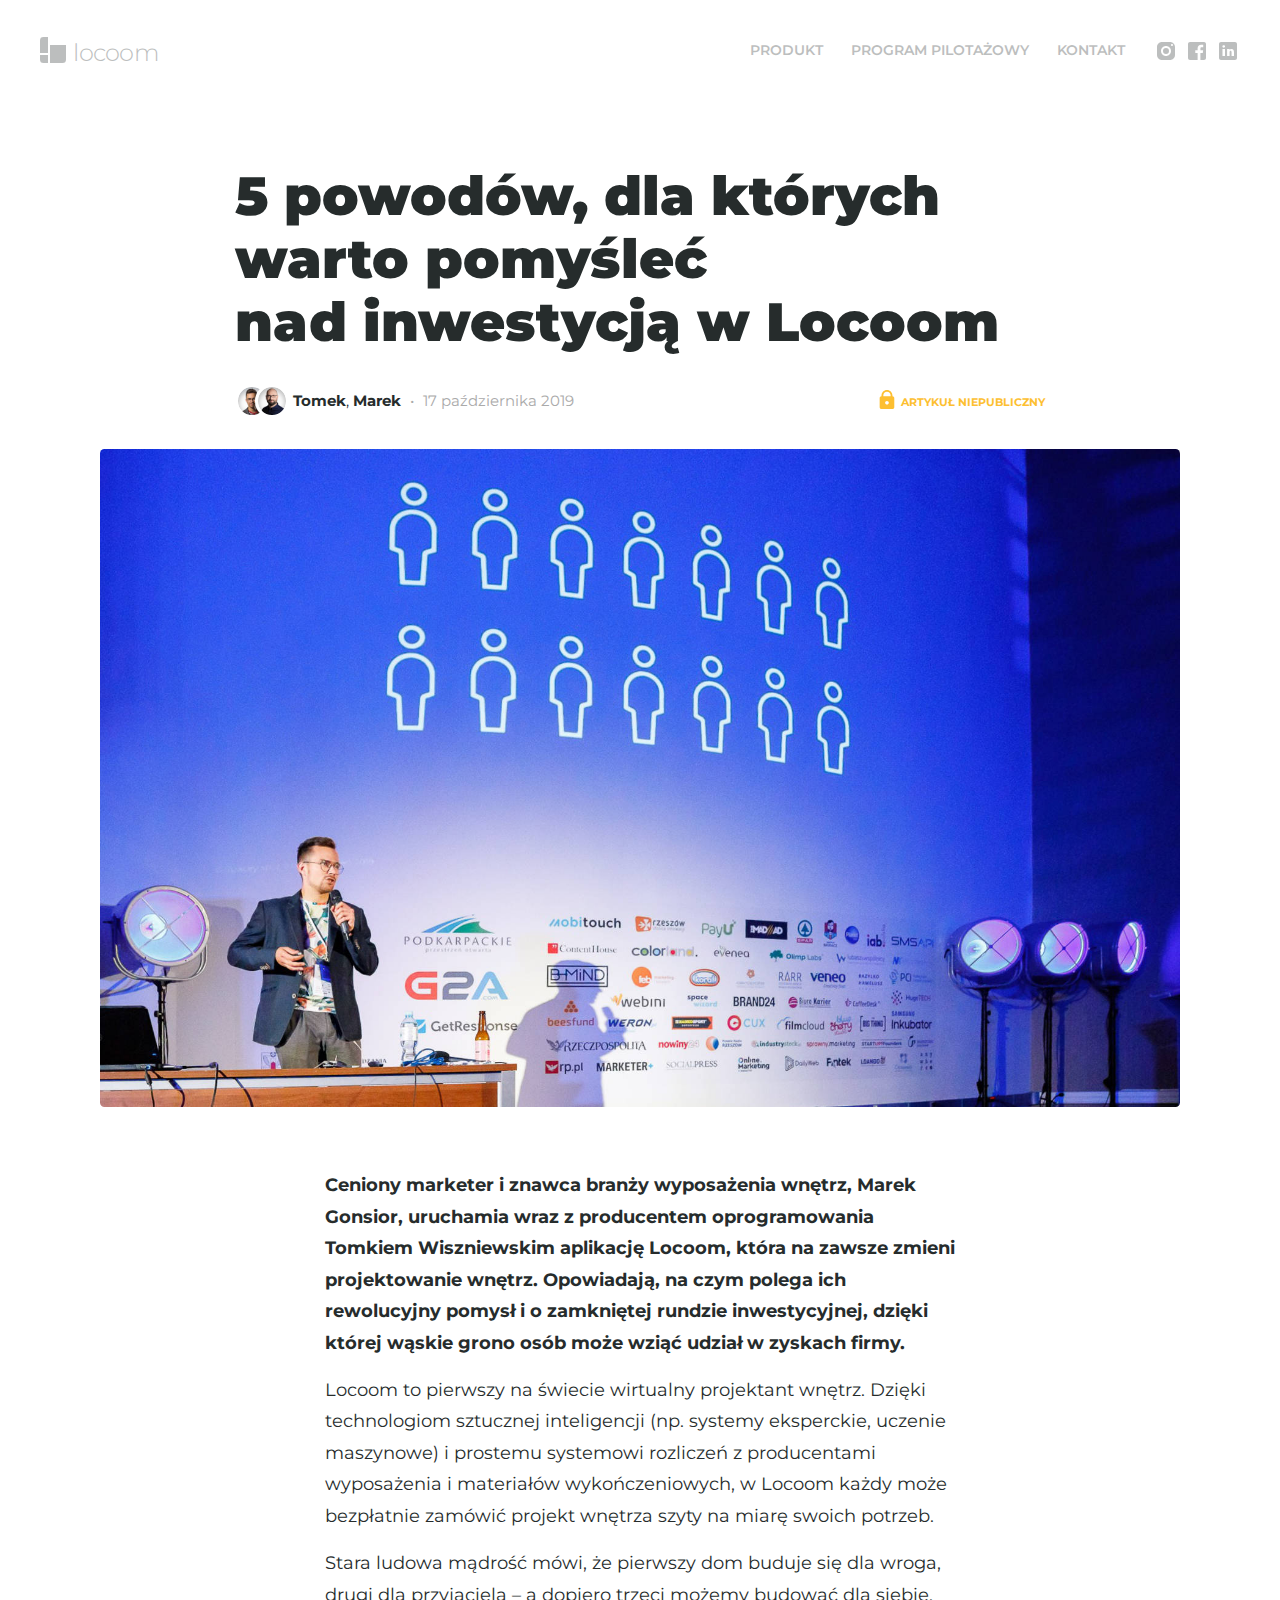
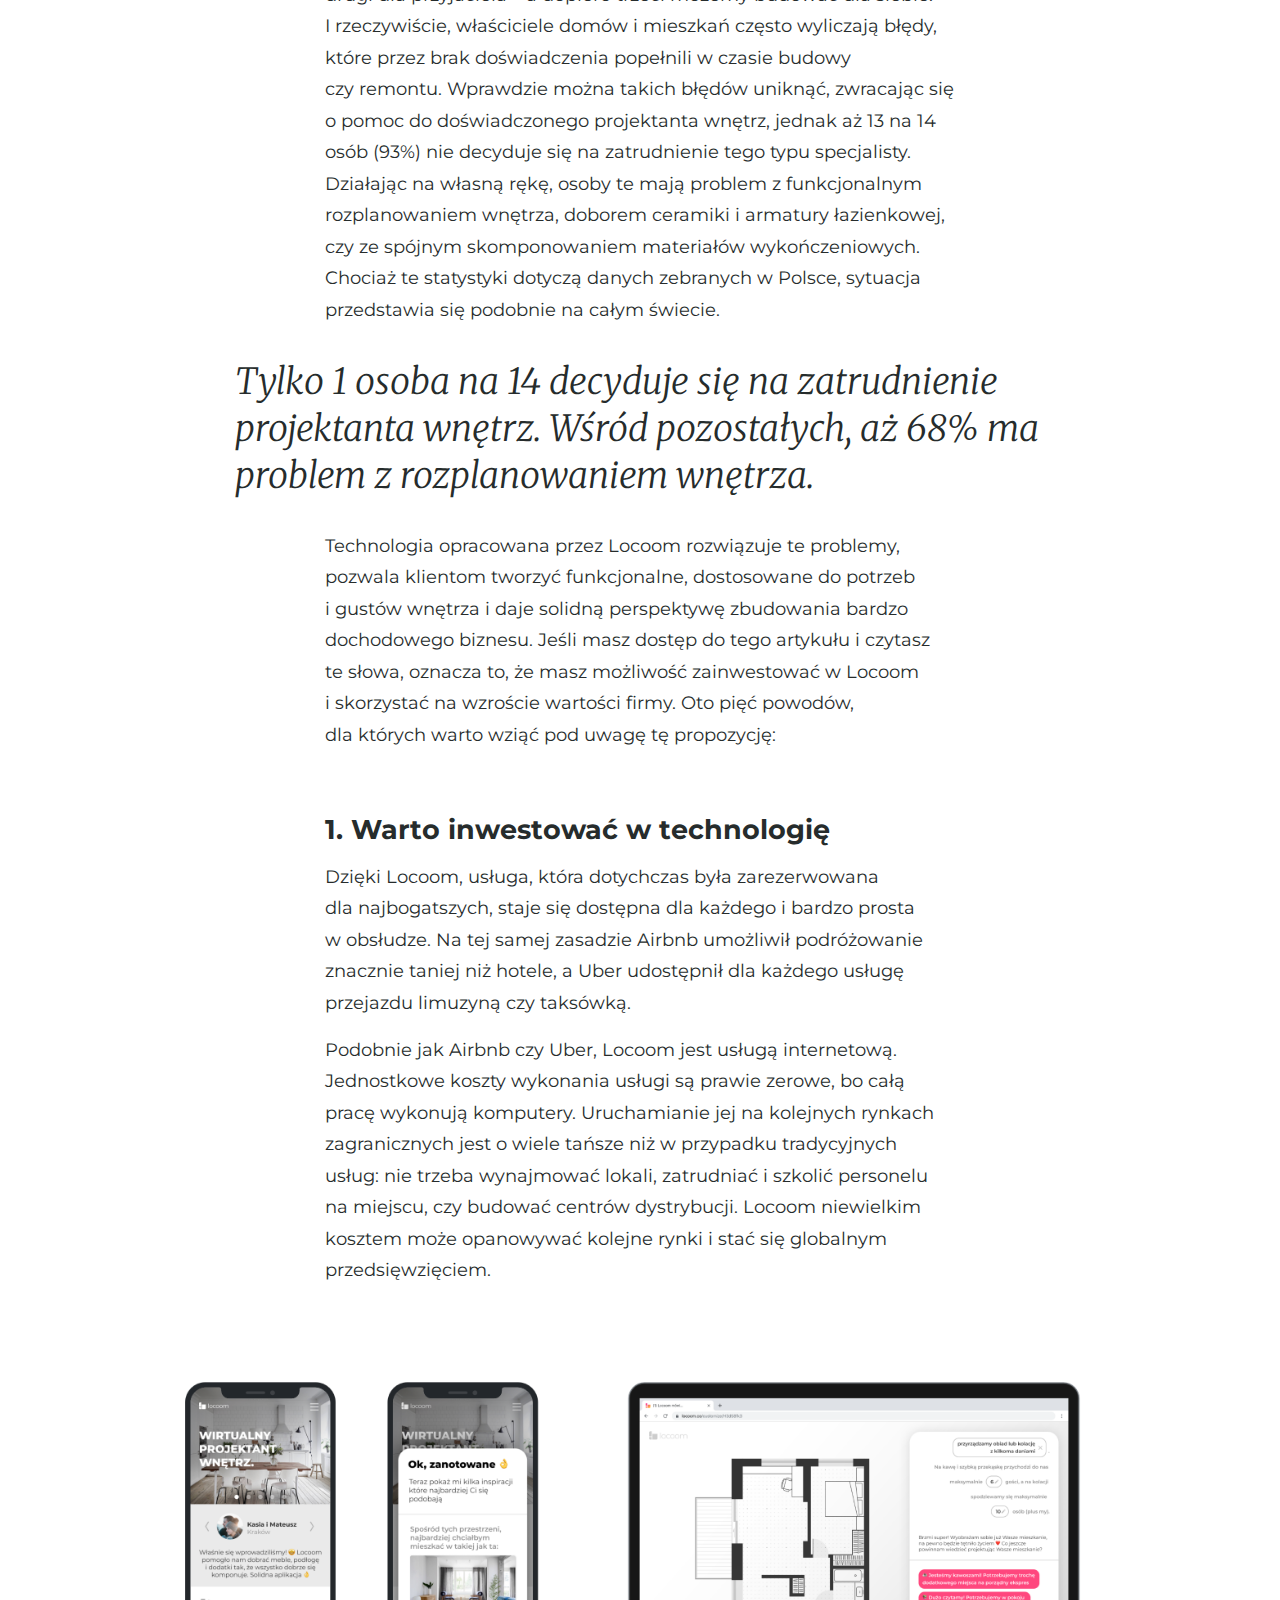
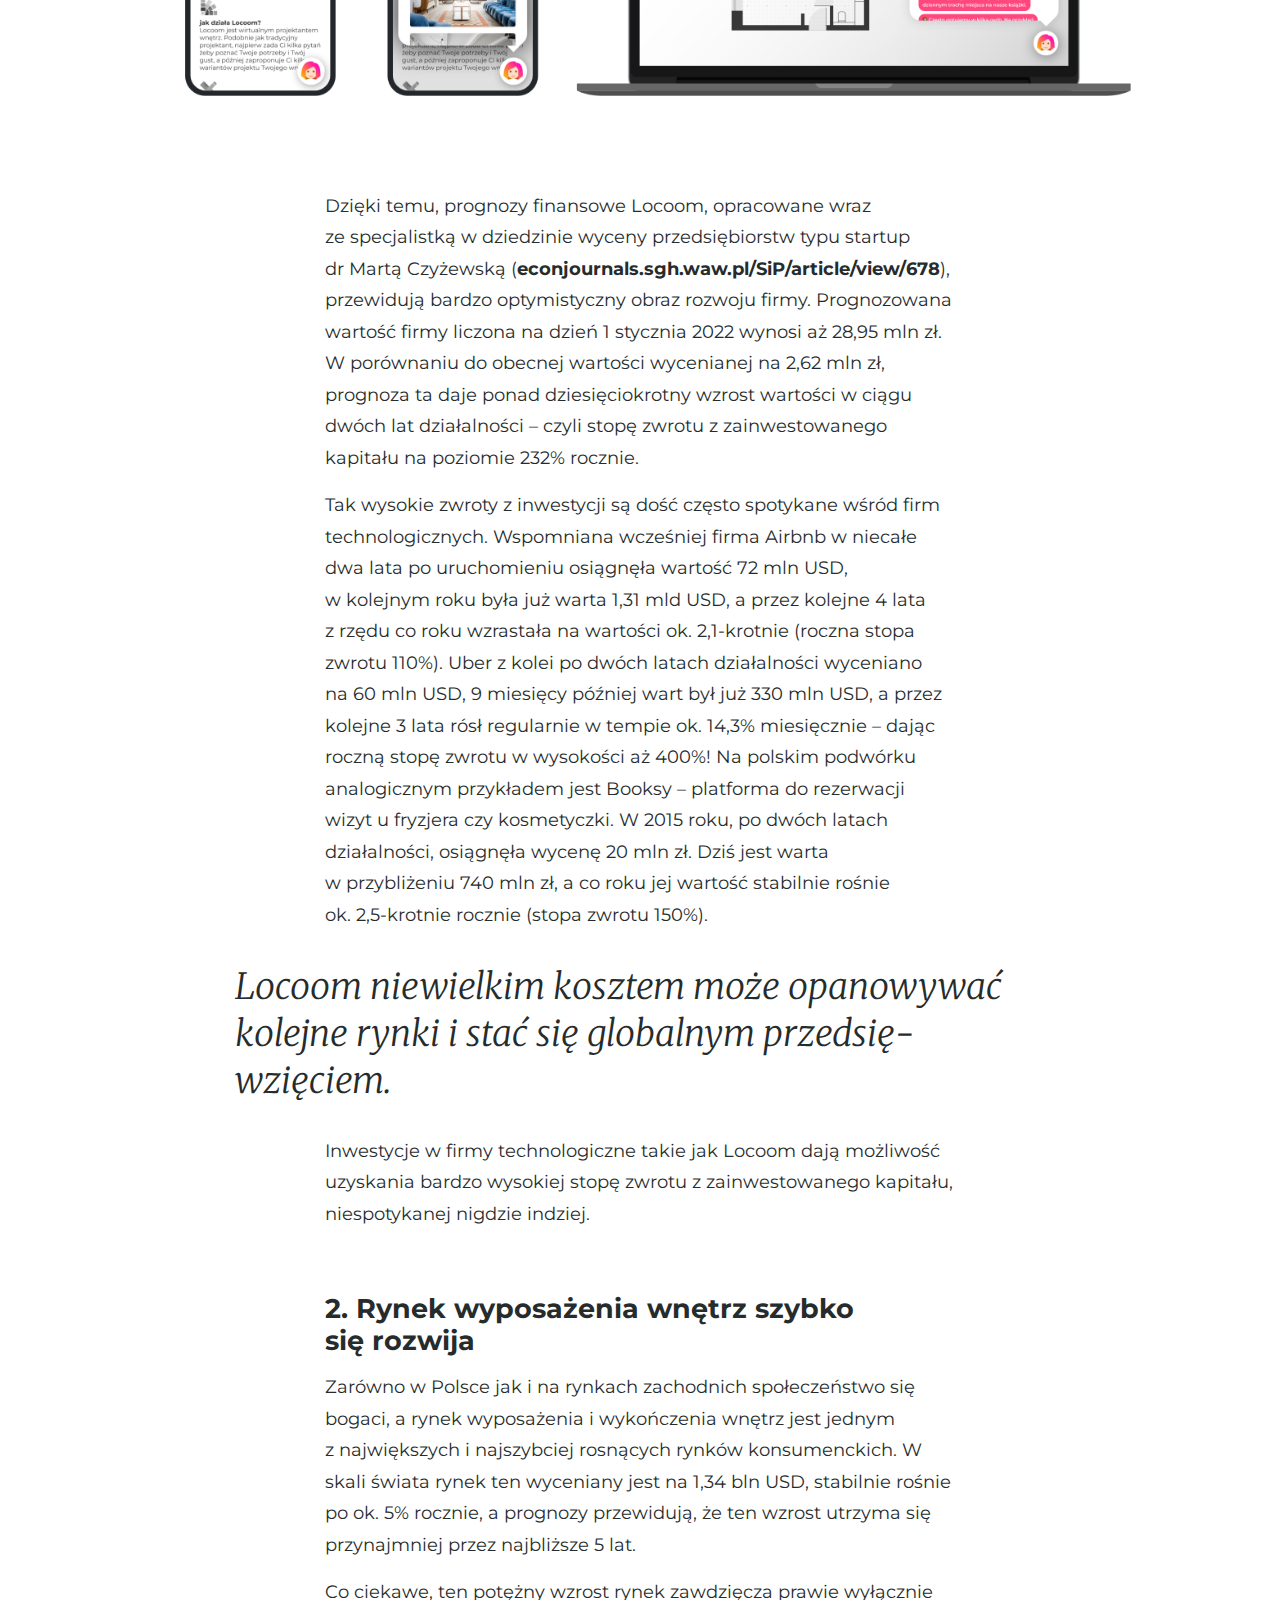
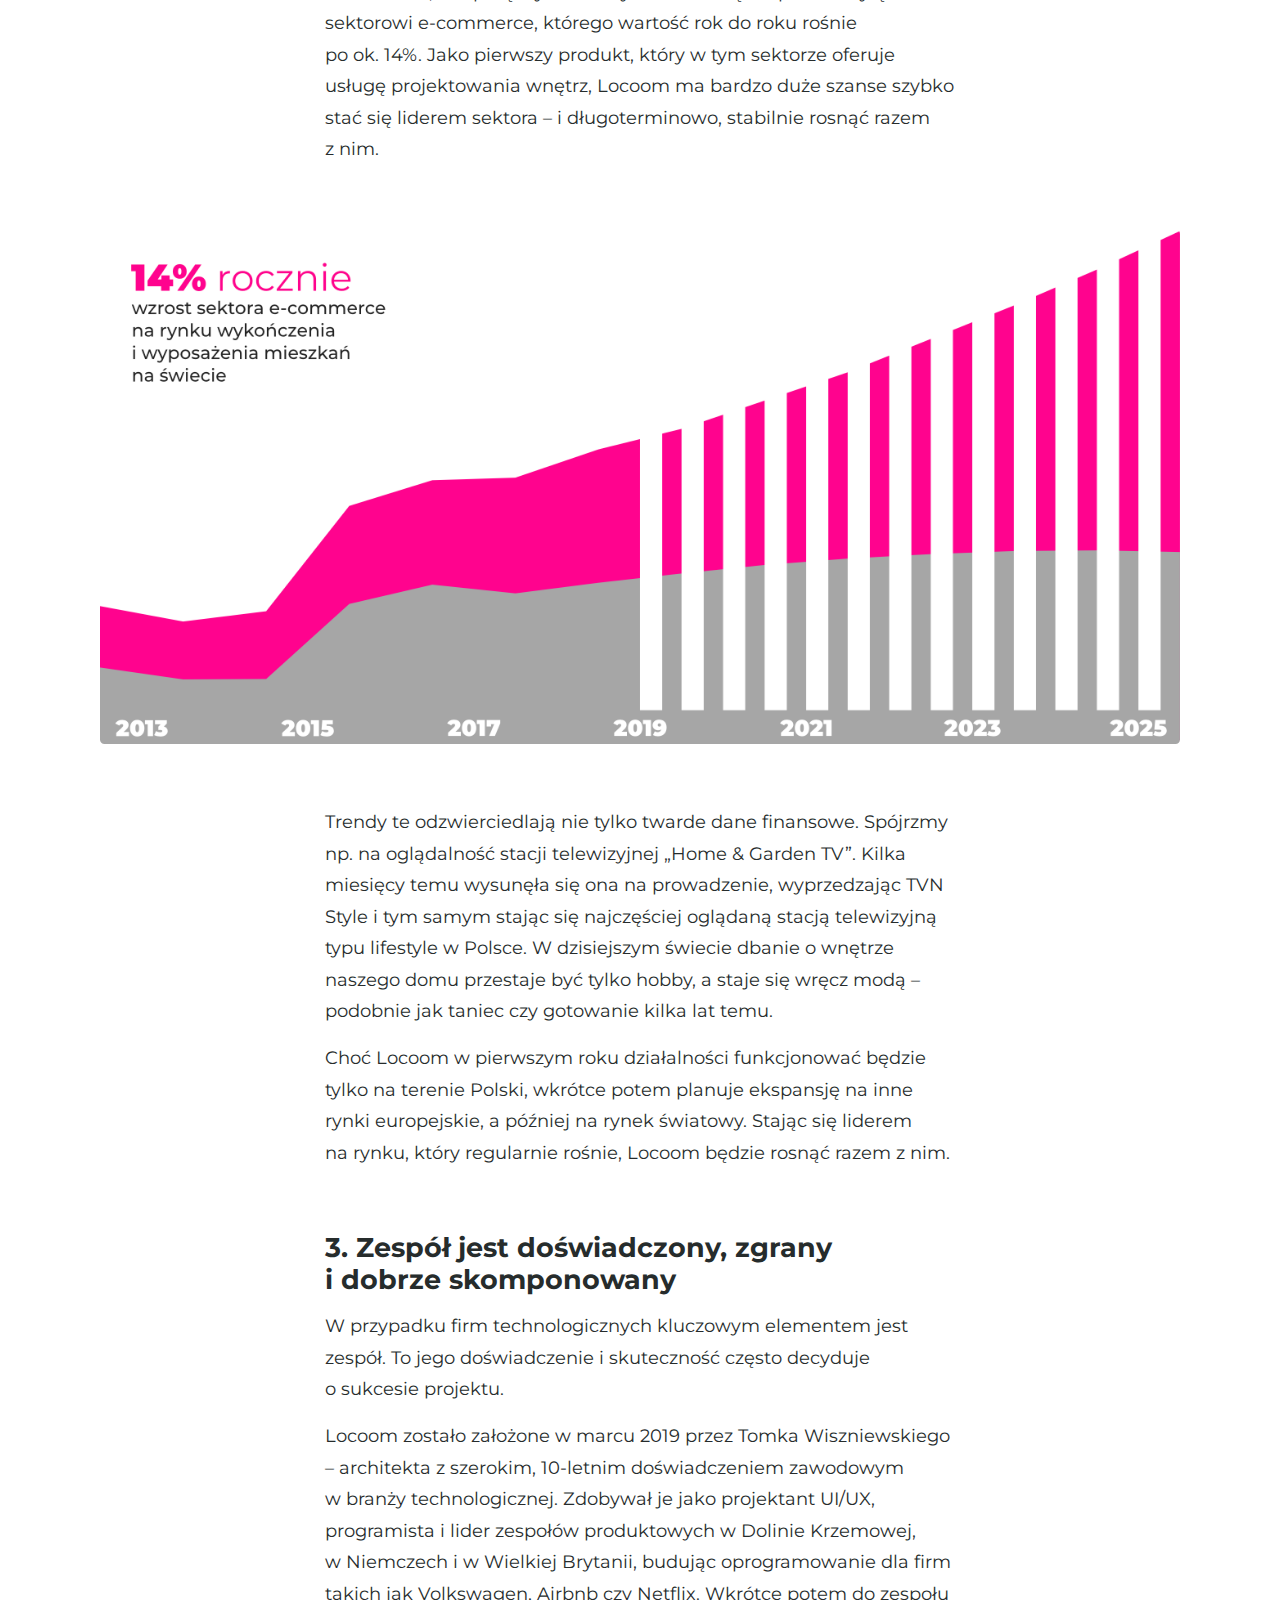
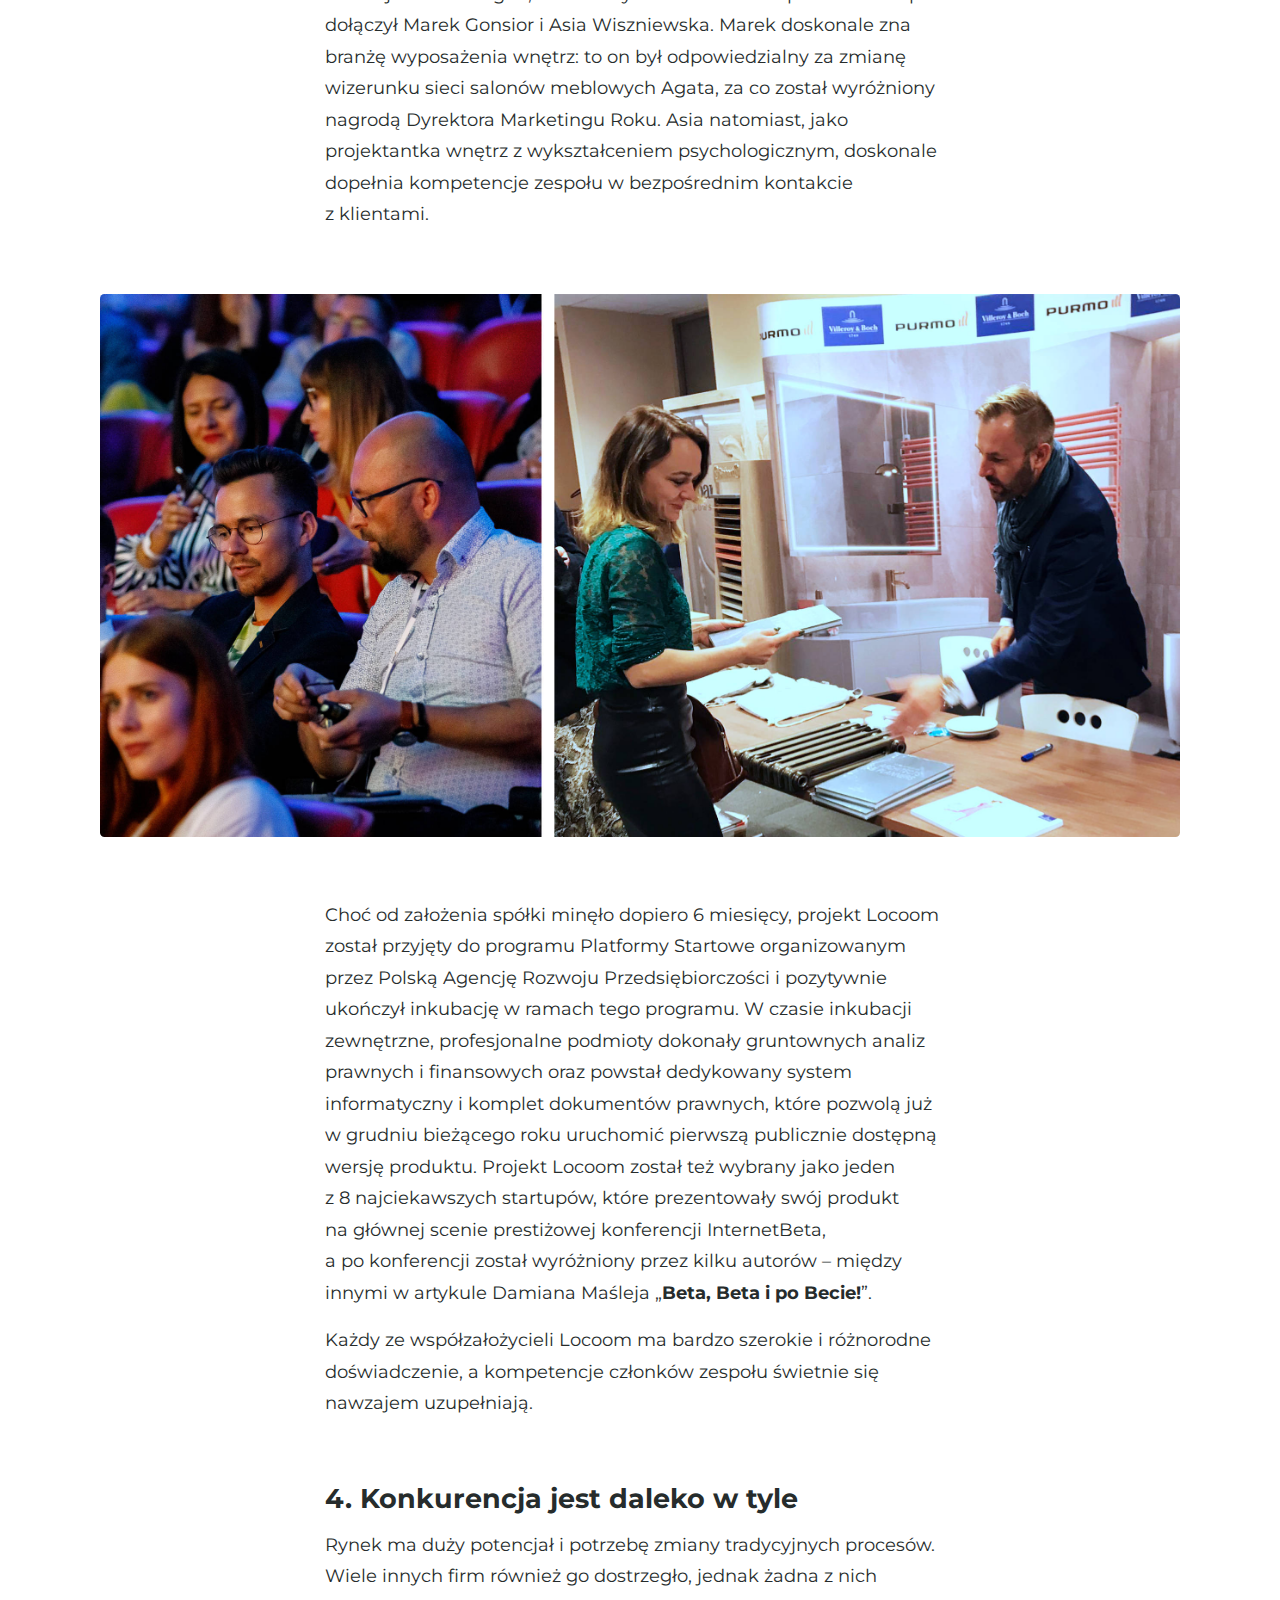
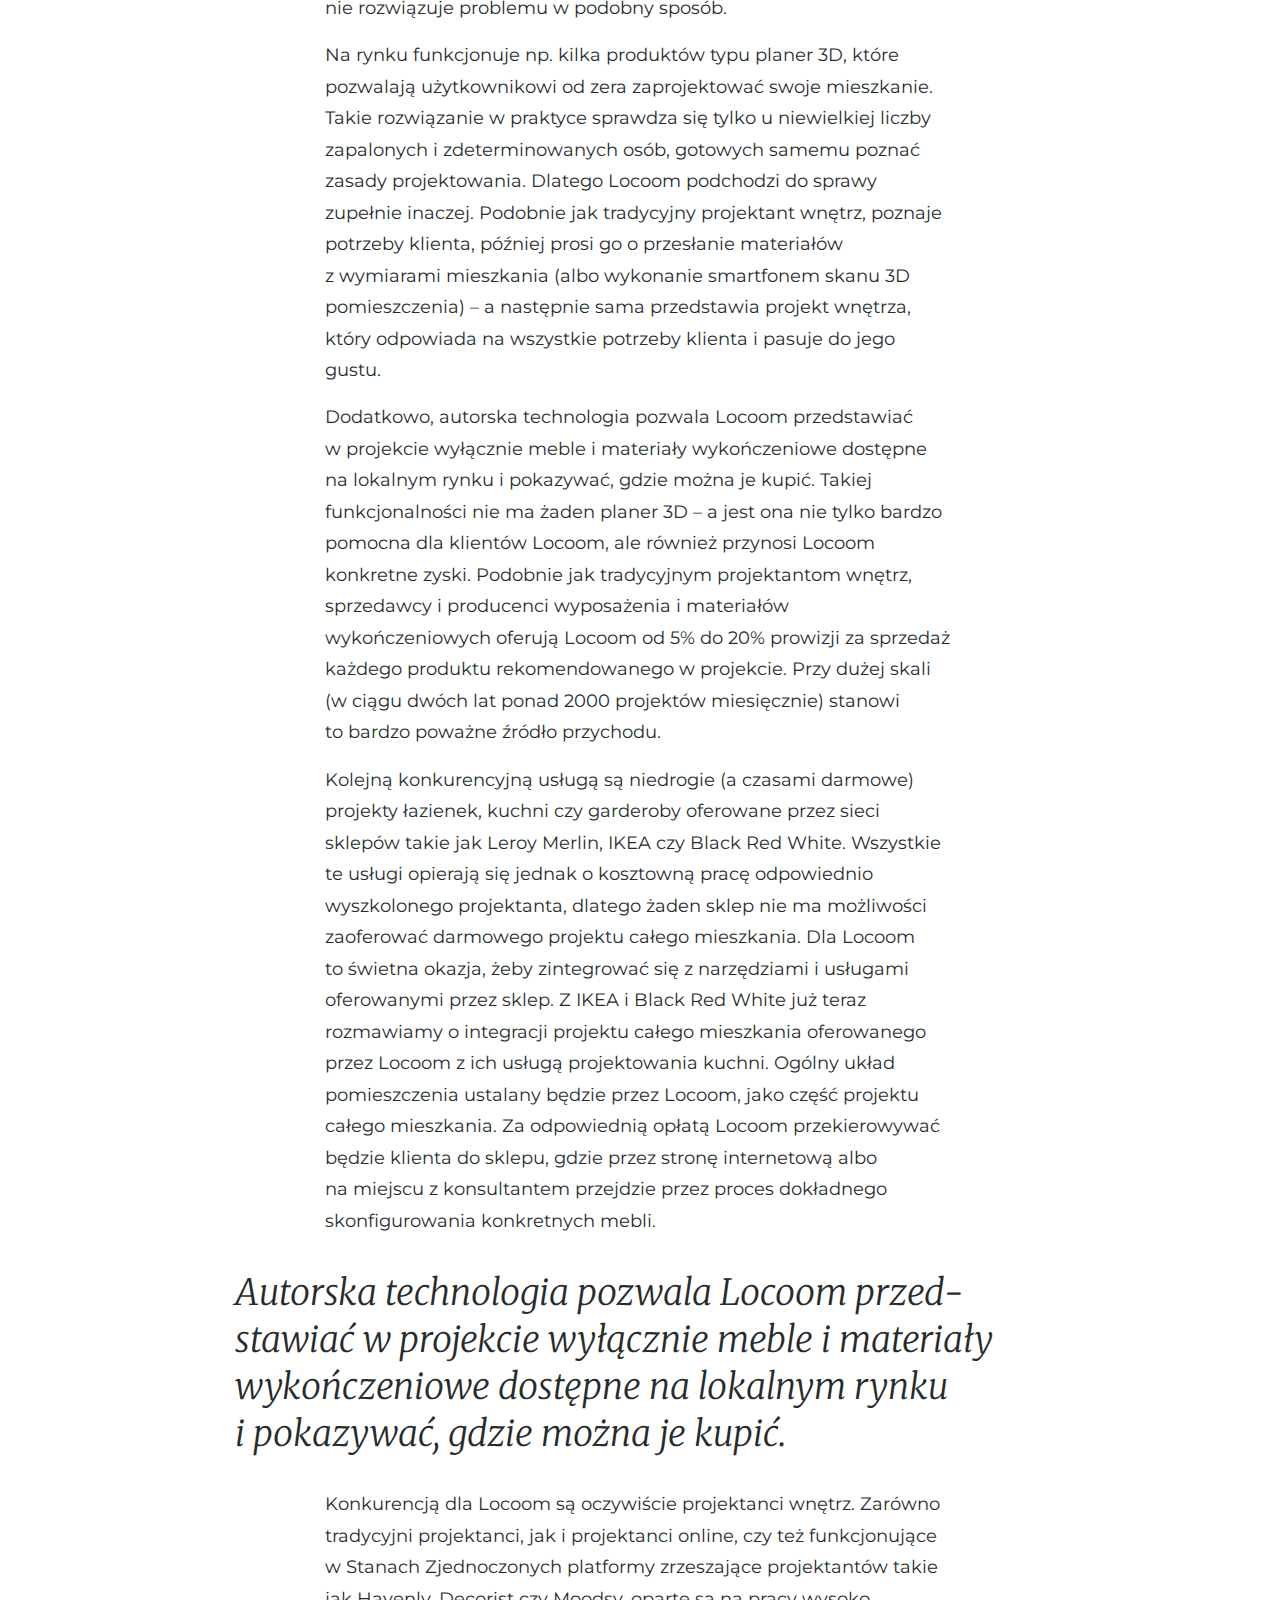
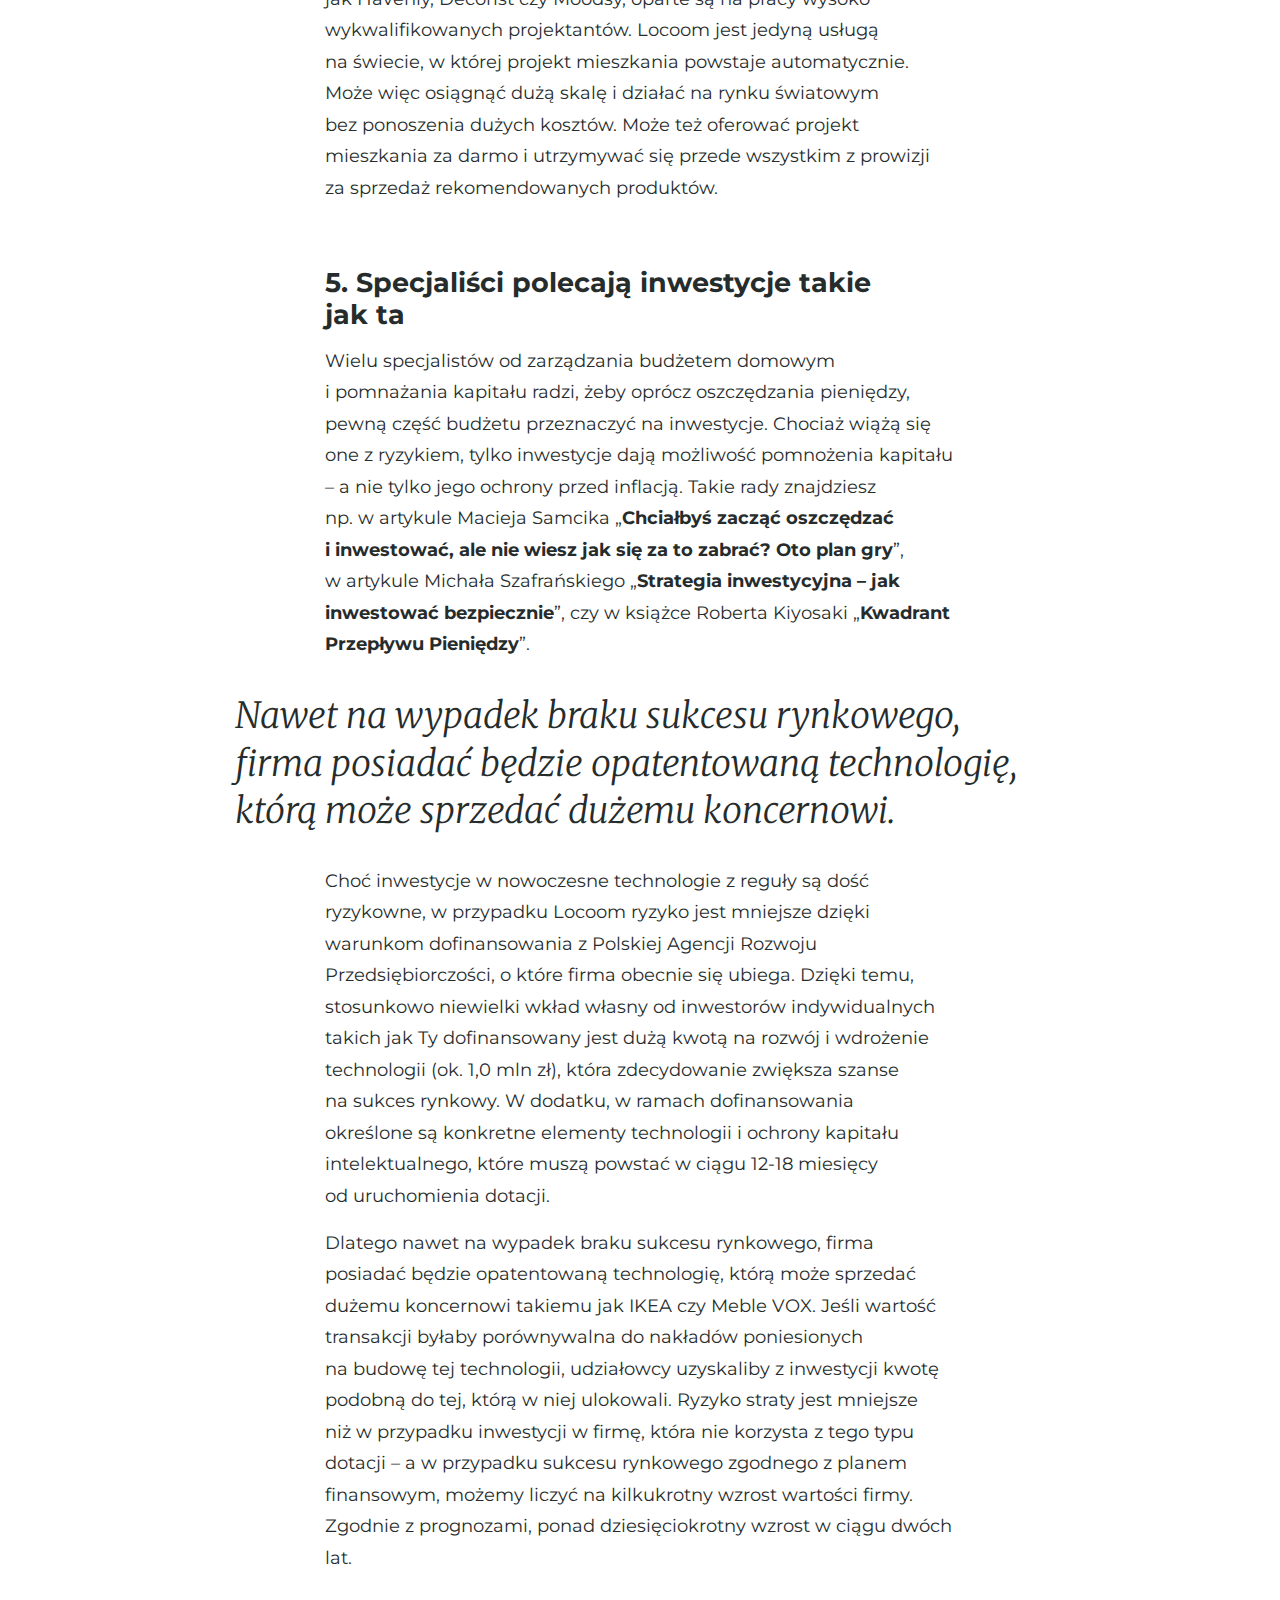
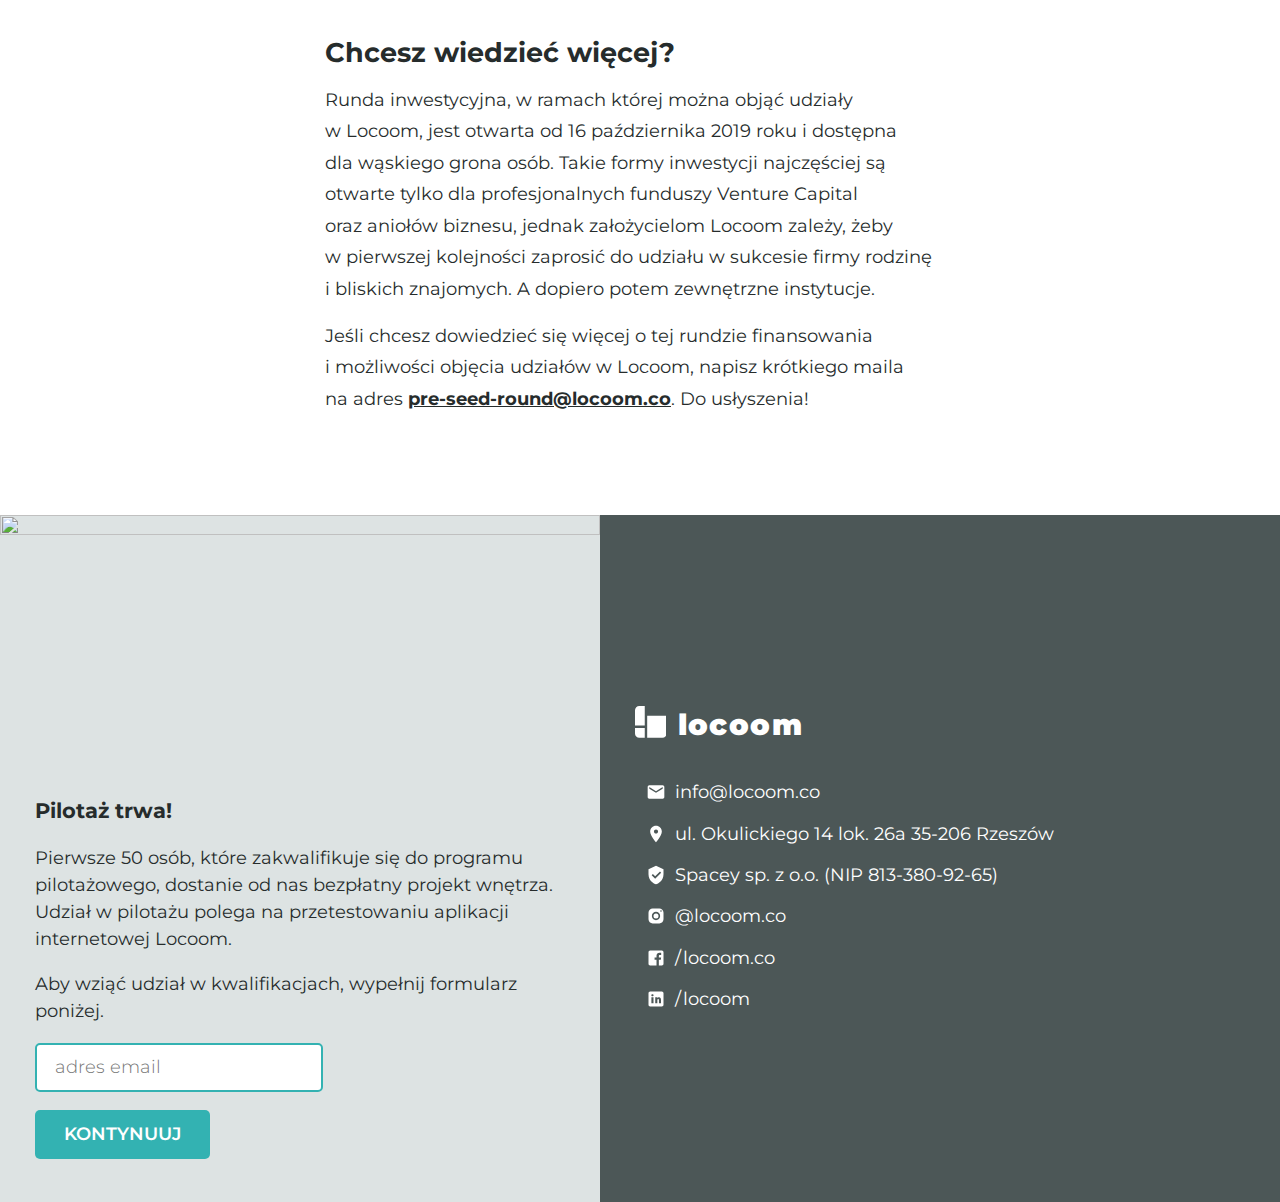
==== commit 435f5882: "Install HubSpot" ====
--- a/5-powodow-inwestycja-w-locoom-59371c86590e/index.html
+++ b/5-powodow-inwestycja-w-locoom-59371c86590e/index.html
@@ -17,9 +17,7 @@
                 return;
             }
             const doNotTrackCookie = /(^|;)\s*doNotTrack=/.test(document.cookie)
-            if (doNotTrackCookie) {
-                return;
-            }
+            if (doNotTrackCookie) return;
 
             // Don’t track on local
             const isLocalHost =
@@ -51,6 +49,9 @@
             a.appendChild(r);
         })(window,document,'https://static.hotjar.com/c/hotjar-','.js?sv=');
     </script>
+    <!-- Start of HubSpot Embed Code -->
+    <script type="text/javascript" id="hs-script-loader" async defer src="//js.hs-scripts.com/6543724.js"></script>
+    <!-- End of HubSpot Embed Code -->
     <meta charset="utf-8">
     <meta name="viewport" content="width=device-width, initial-scale=1">
     <link rel="stylesheet" href="/style.css">
@@ -183,7 +184,7 @@
         <img src="9287098730030.png" width="2640" height="924" alt="zrzuty ekranu platformy Locoom">
         <p>Dzięki temu, prognozy finansowe Locoom, opracowane wraz ze&nbsp;specjalistką w&nbsp;dziedzinie wyceny przedsiębiorstw typu startup dr&nbsp;Martą Czyżewską (<a href="https://econjournals.sgh.waw.pl/SiP/article/view/678" target="_blank">econjournals.sgh.waw.pl/SiP<wbr>/article<wbr>/view/678</a>), przewidują bardzo optymistyczny obraz rozwoju firmy. Prognozowana wartość firmy liczona na&nbsp;dzień 1&nbsp;stycznia&nbsp;2022 wynosi aż&nbsp;28,95&nbsp;mln&nbsp;zł. W&nbsp;porównaniu do&nbsp;obecnej wartości wycenianej na&nbsp;2,62&nbsp;mln&nbsp;zł, prognoza&nbsp;ta daje ponad dziesięciokrotny wzrost wartości w&nbsp;ciągu dwóch lat działalności – czyli stopę zwrotu z&nbsp;zainwestowanego kapitału na&nbsp;poziomie 232% rocznie.</p>
         <p>Tak wysokie zwroty z&nbsp;inwestycji są dość często spotykane wśród firm technologicznych. Wspomniana wcześniej firma Airbnb w&nbsp;niecałe dwa lata po&nbsp;uruchomieniu osiągnęła wartość 72&nbsp;mln&nbsp;USD, w&nbsp;kolejnym roku była już warta 1,31&nbsp;mld&nbsp;USD, a&nbsp;przez kolejne 4&nbsp;lata z&nbsp;rzędu co&nbsp;roku wzrastała na&nbsp;wartości ok. 2,1-krotnie (roczna stopa zwrotu 110%). Uber z&nbsp;kolei po&nbsp;dwóch latach działalności wyceniano na&nbsp;60&nbsp;mln&nbsp;USD, 9&nbsp;miesięcy później wart był już 330&nbsp;mln&nbsp;USD, a&nbsp;przez kolejne 3&nbsp;lata rósł regularnie w&nbsp;tempie ok.&nbsp;14,3%&nbsp;miesięcznie – dając roczną stopę zwrotu w&nbsp;wysokości aż&nbsp;400%! Na&nbsp;polskim podwórku analogicznym przykładem jest Booksy – platforma do&nbsp;rezerwacji wizyt u&nbsp;fryzjera czy&nbsp;kosmetyczki. W 2015 roku, po&nbsp;dwóch latach działalności, osiągnęła wycenę 20&nbsp;mln&nbsp;zł. Dziś jest warta w&nbsp;przybliżeniu 740&nbsp;mln&nbsp;zł, a&nbsp;co&nbsp;roku jej&nbsp;wartość stabilnie rośnie ok.&nbsp;2,5-krotnie rocznie (stopa zwrotu 150%).</p>
-        <blockquote>Locoom niewiel&shy;kim kosztem może opanowywać kolejne rynki i&nbsp;stać&nbsp;się glo&shy;bal&shy;nym przedsięwzięciem.</blockquote>
+        <blockquote>Locoom niewiel&shy;kim kosztem może opanowywać kolejne rynki i&nbsp;stać&nbsp;się glo&shy;bal&shy;nym przedsię&shy;wzięciem.</blockquote>
         <p>Inwestycje w&nbsp;firmy technologiczne takie jak Locoom dają możliwość uzyskania bardzo wysokiej stopę zwrotu z&nbsp;zainwestowanego kapitału, niespotykanej nigdzie indziej.</p>
         <h2>2. Rynek wyposażenia wnętrz szybko się&nbsp;rozwija</h2>
         <p>Zarówno w&nbsp;Polsce jak i&nbsp;na&nbsp;rynkach zachodnich społeczeństwo się bogaci, a&nbsp;rynek wyposażenia i&nbsp;wykończenia wnętrz jest jednym z&nbsp;największych i&nbsp;najszybciej rosnących rynków konsumenckich. W skali świata rynek ten wyceniany jest na&nbsp;1,34&nbsp;bln&nbsp;USD, stabilnie rośnie po&nbsp;ok.&nbsp;5% rocznie, a&nbsp;prognozy przewidują, że&nbsp;ten&nbsp;wzrost utrzyma&nbsp;się przynajmniej przez najbliższe 5&nbsp;lat.</p>
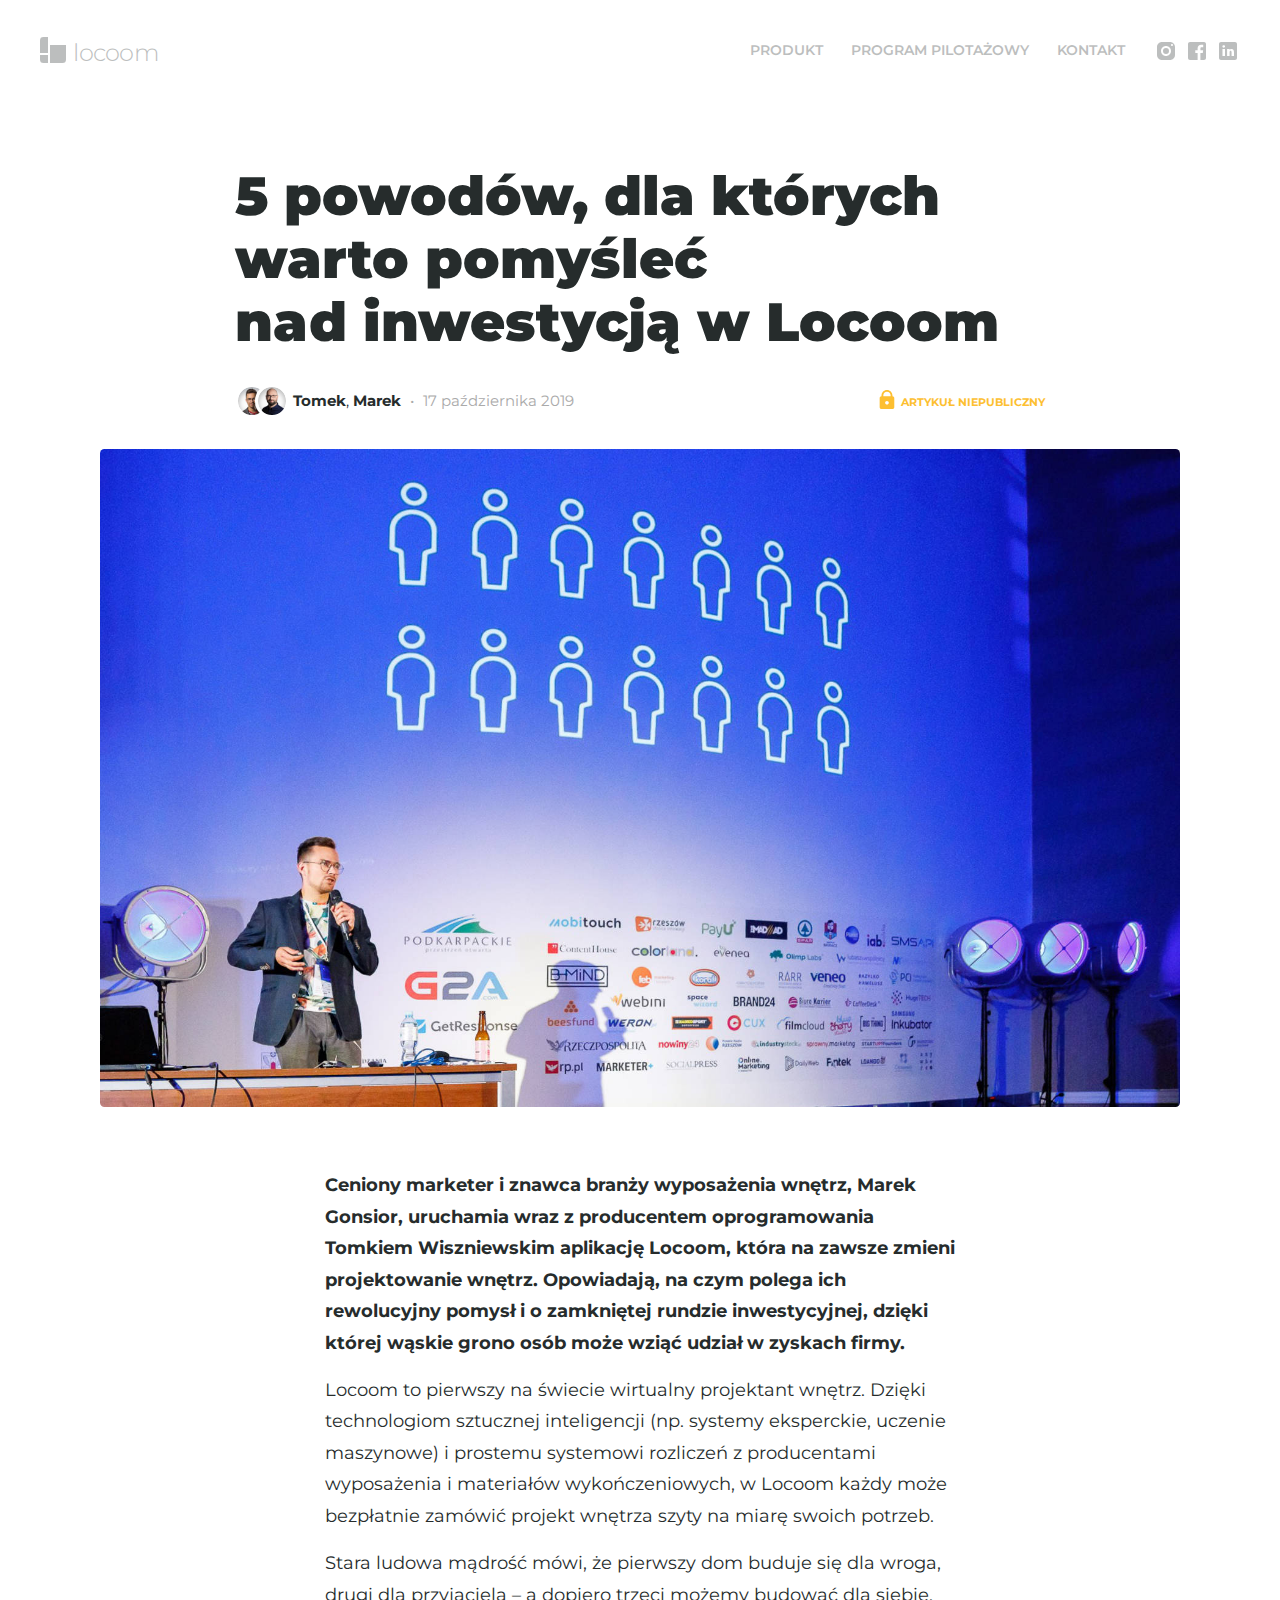
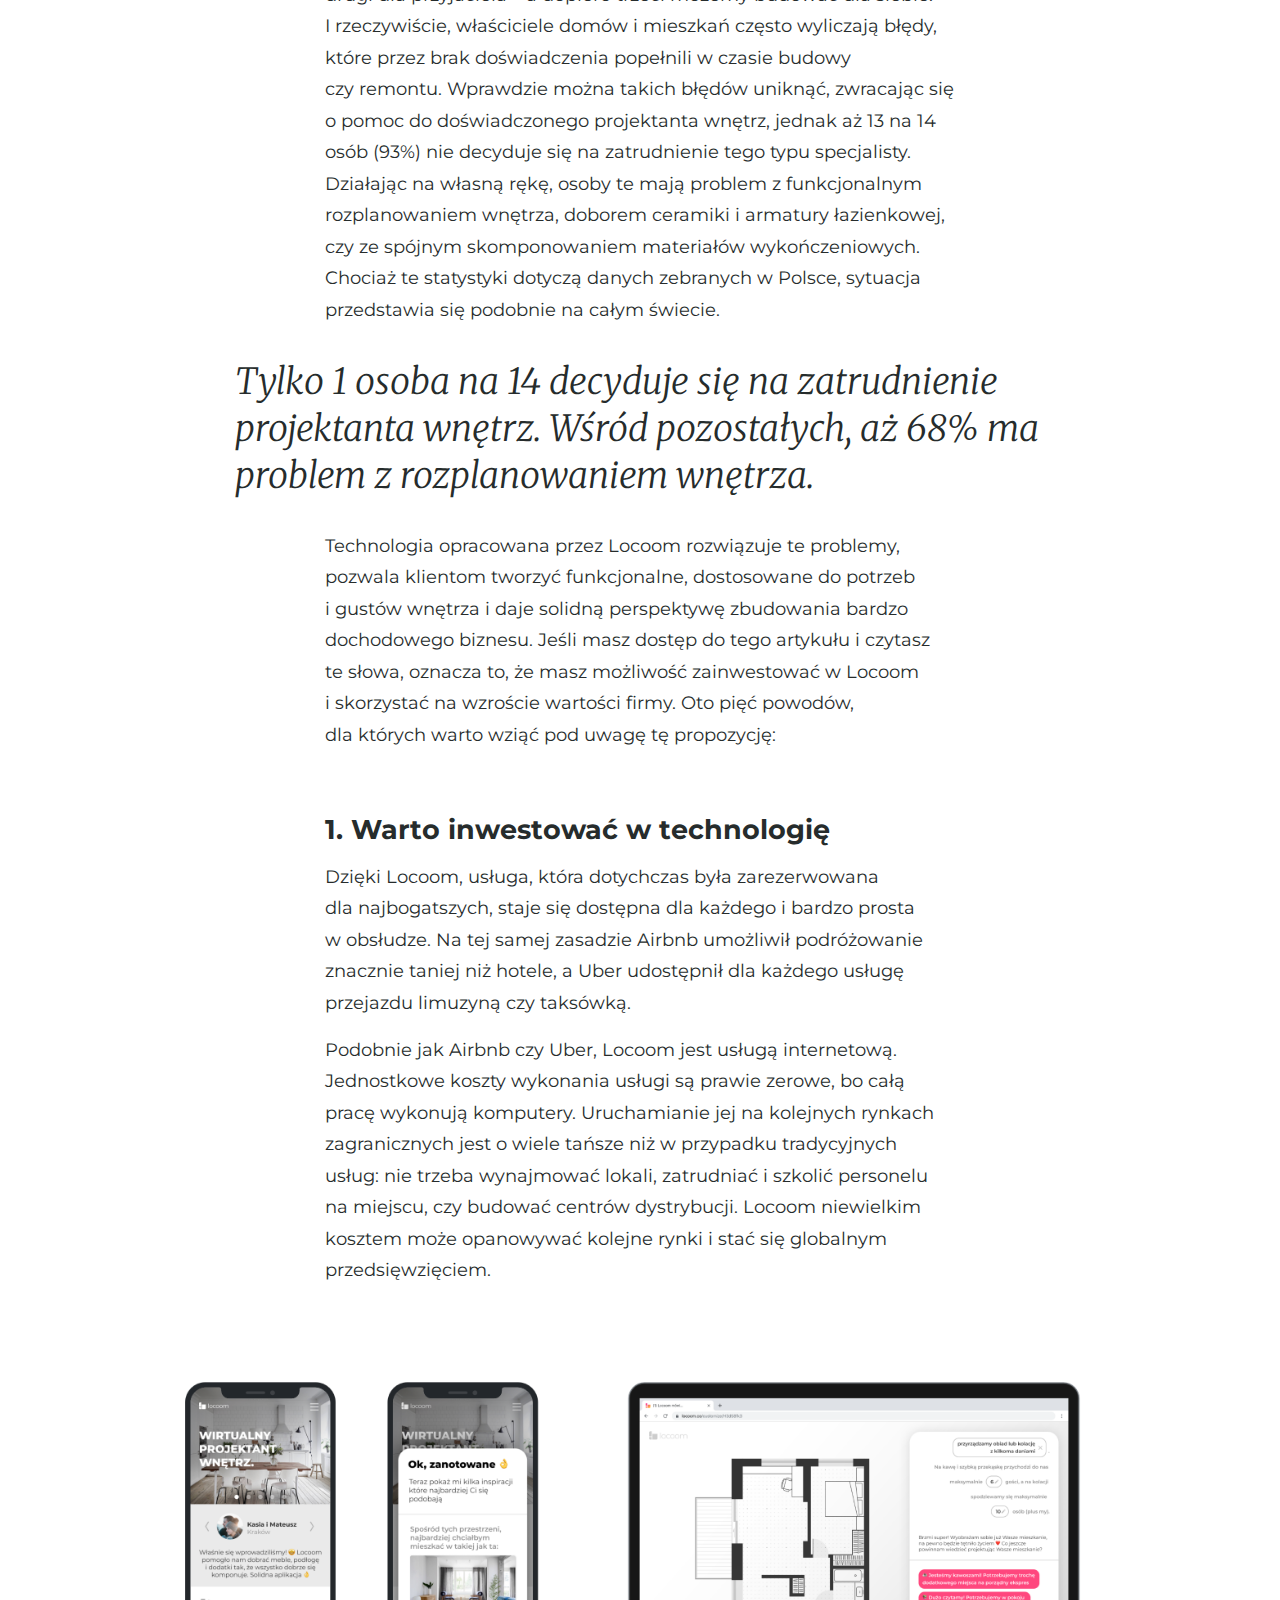
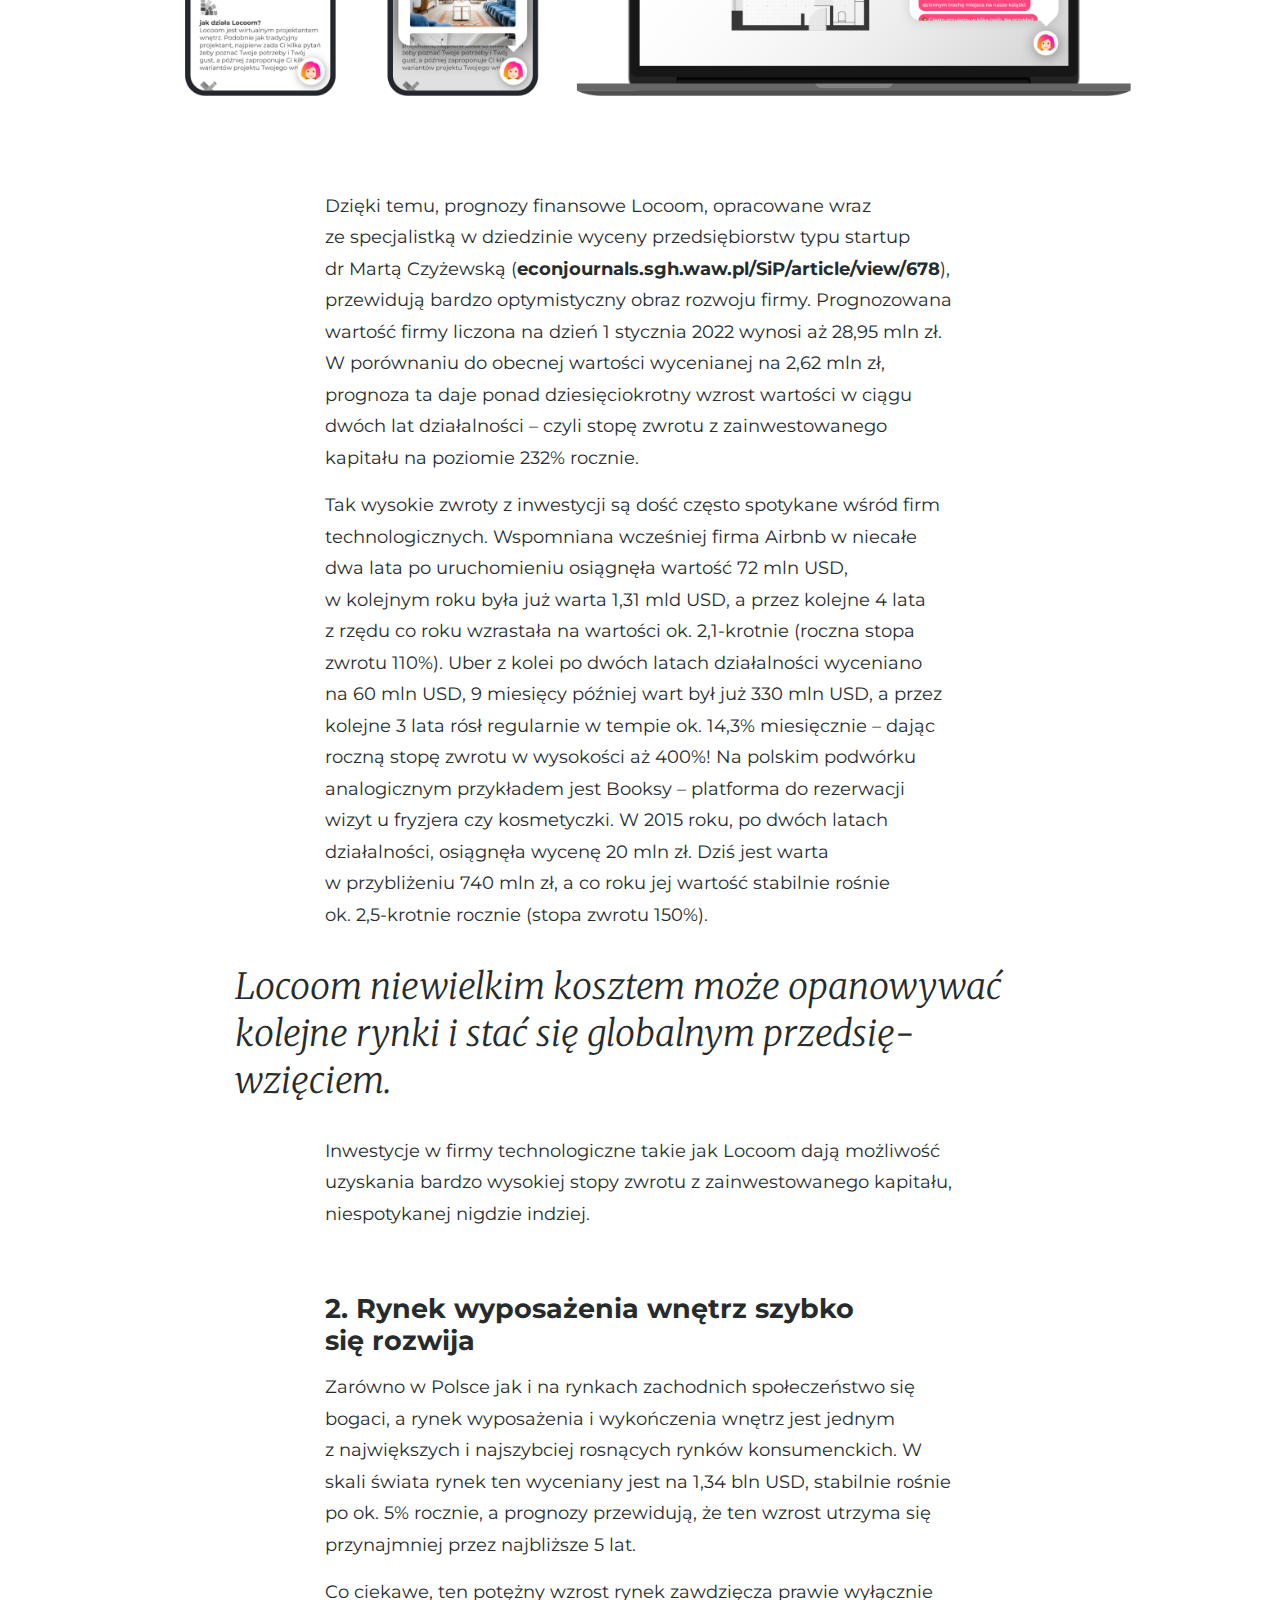
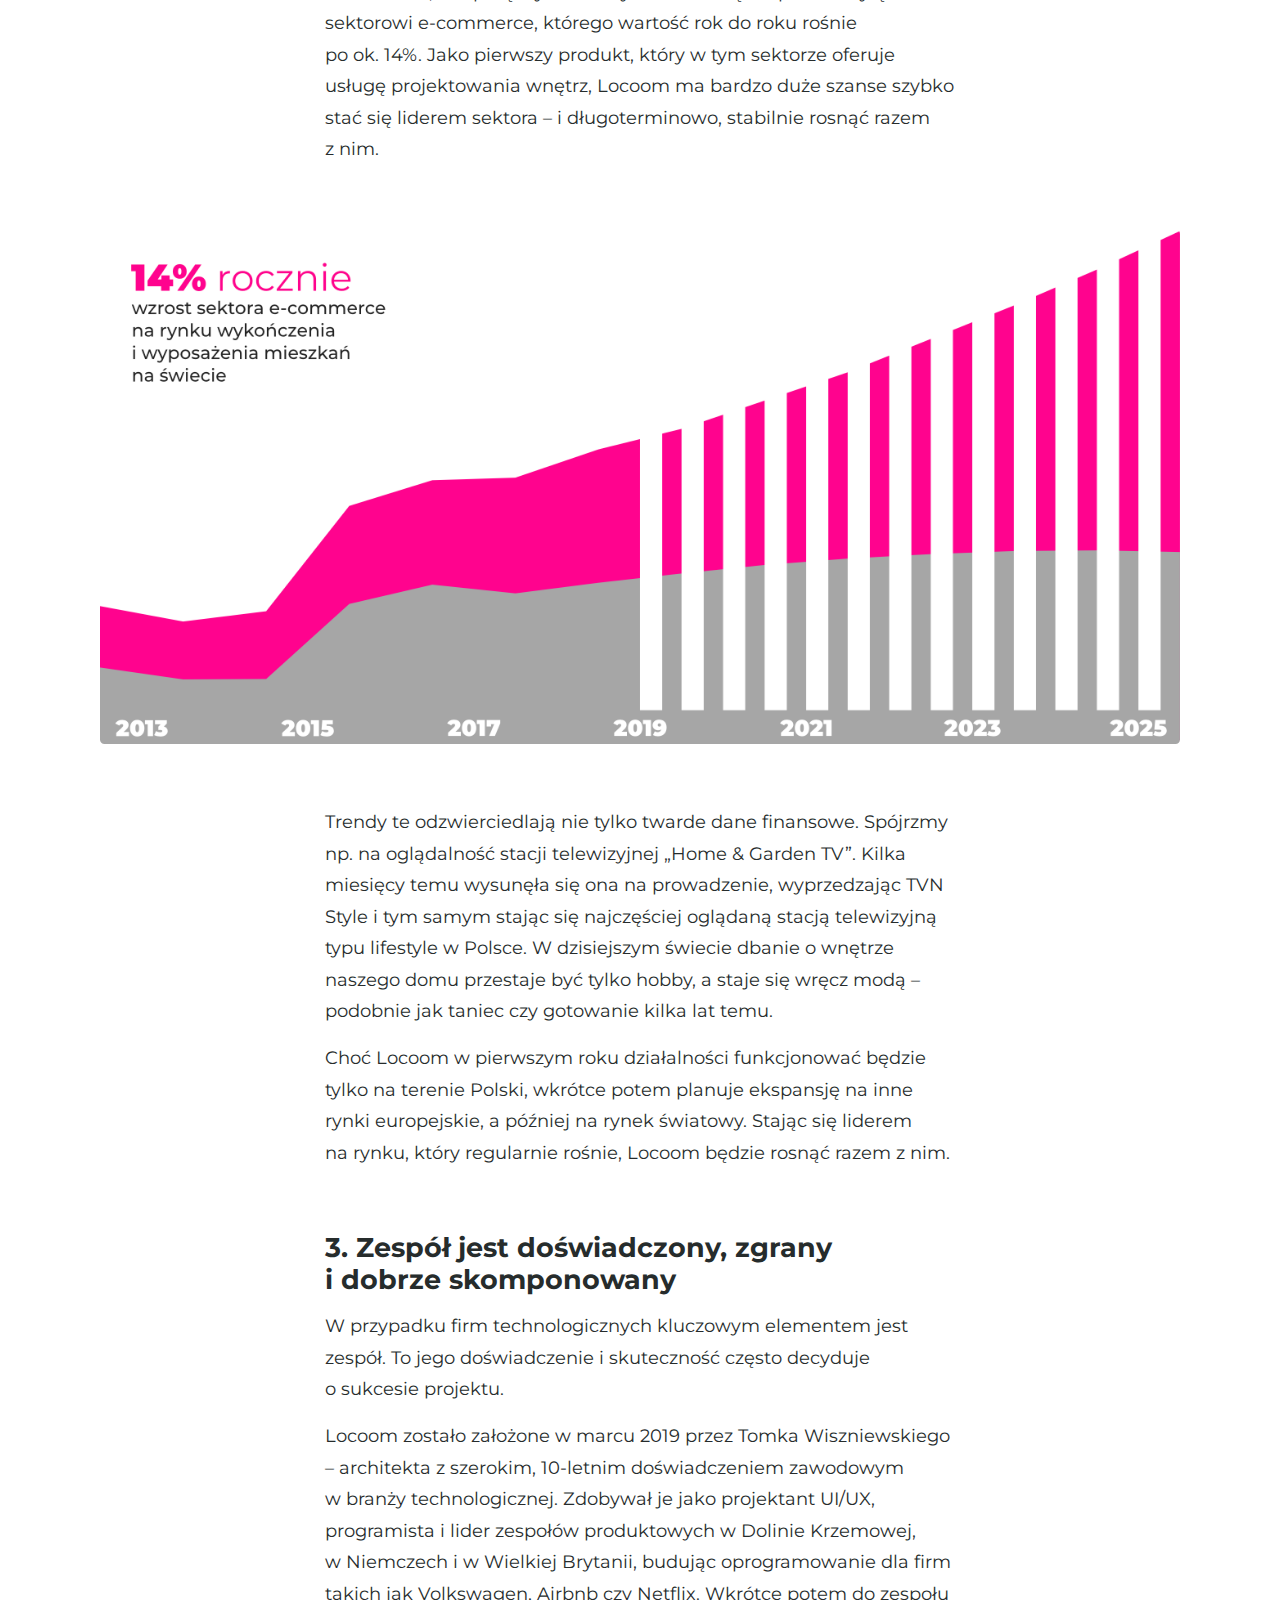
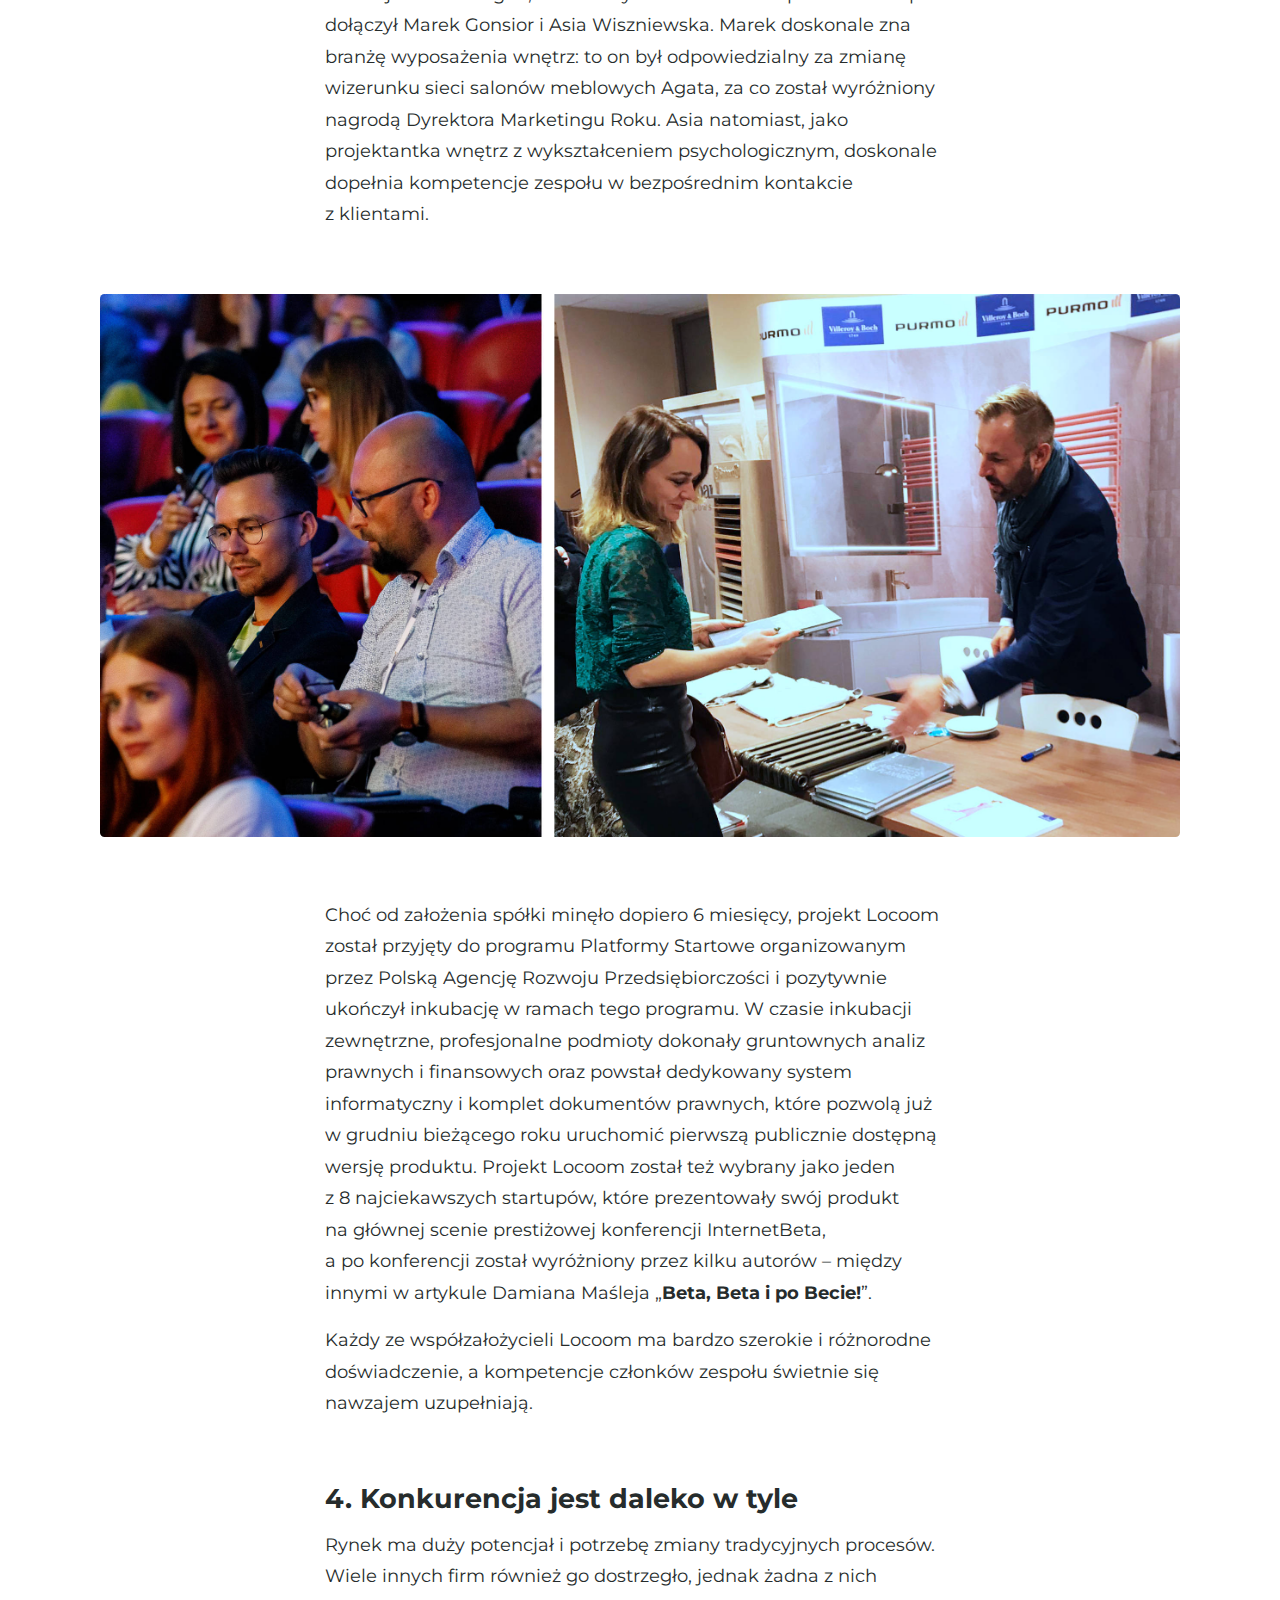
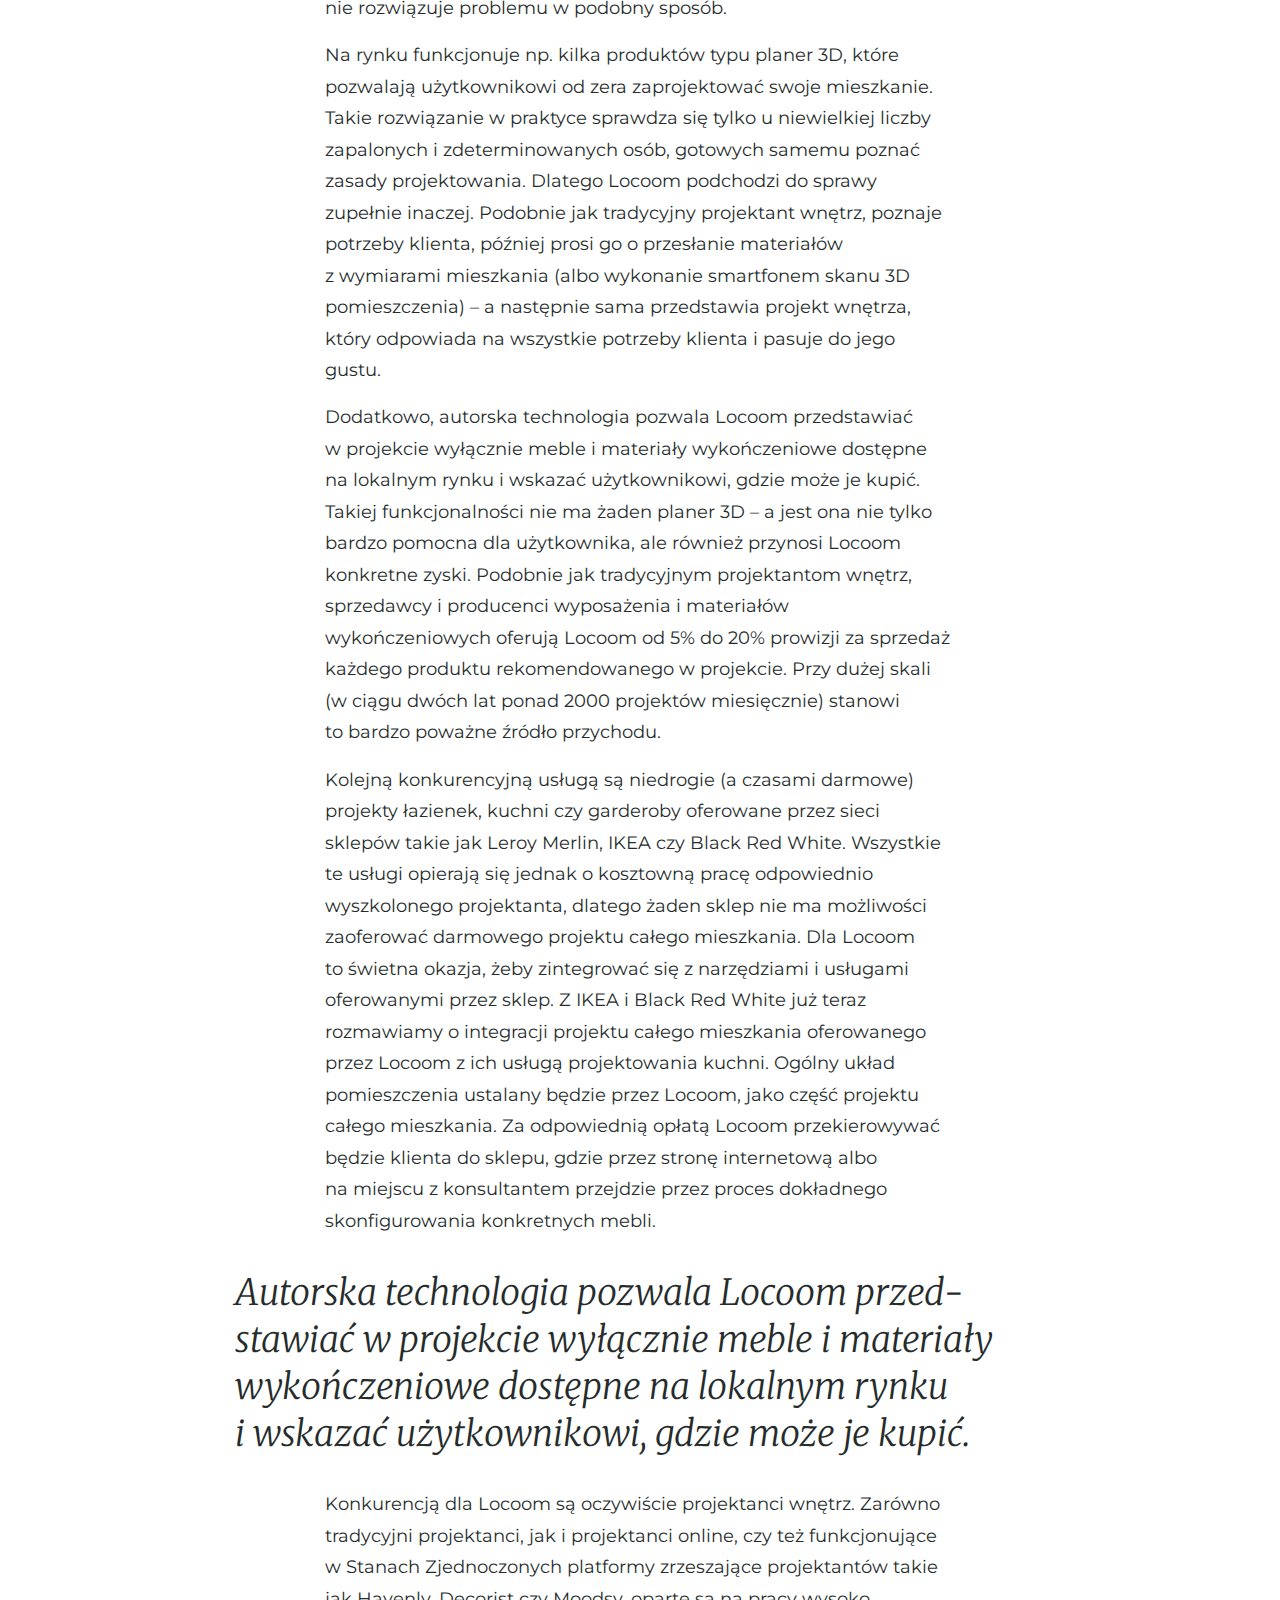
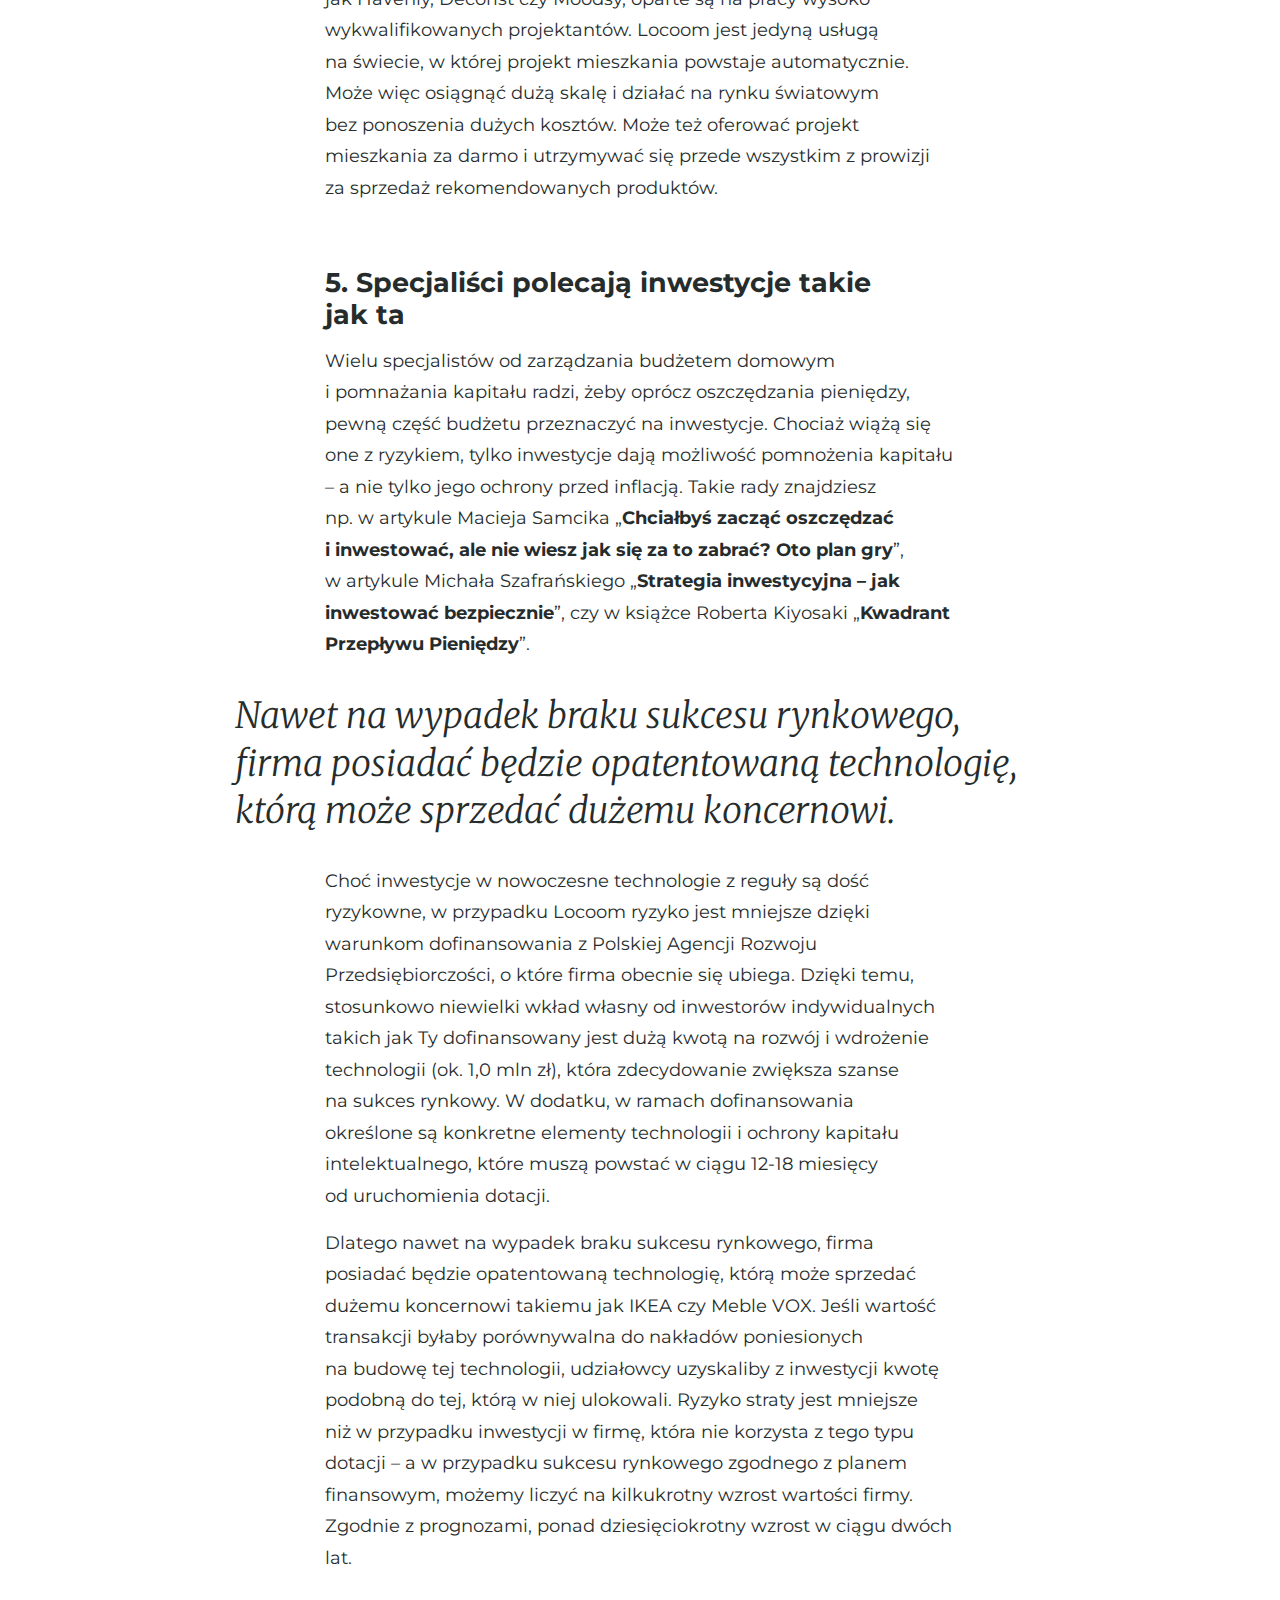
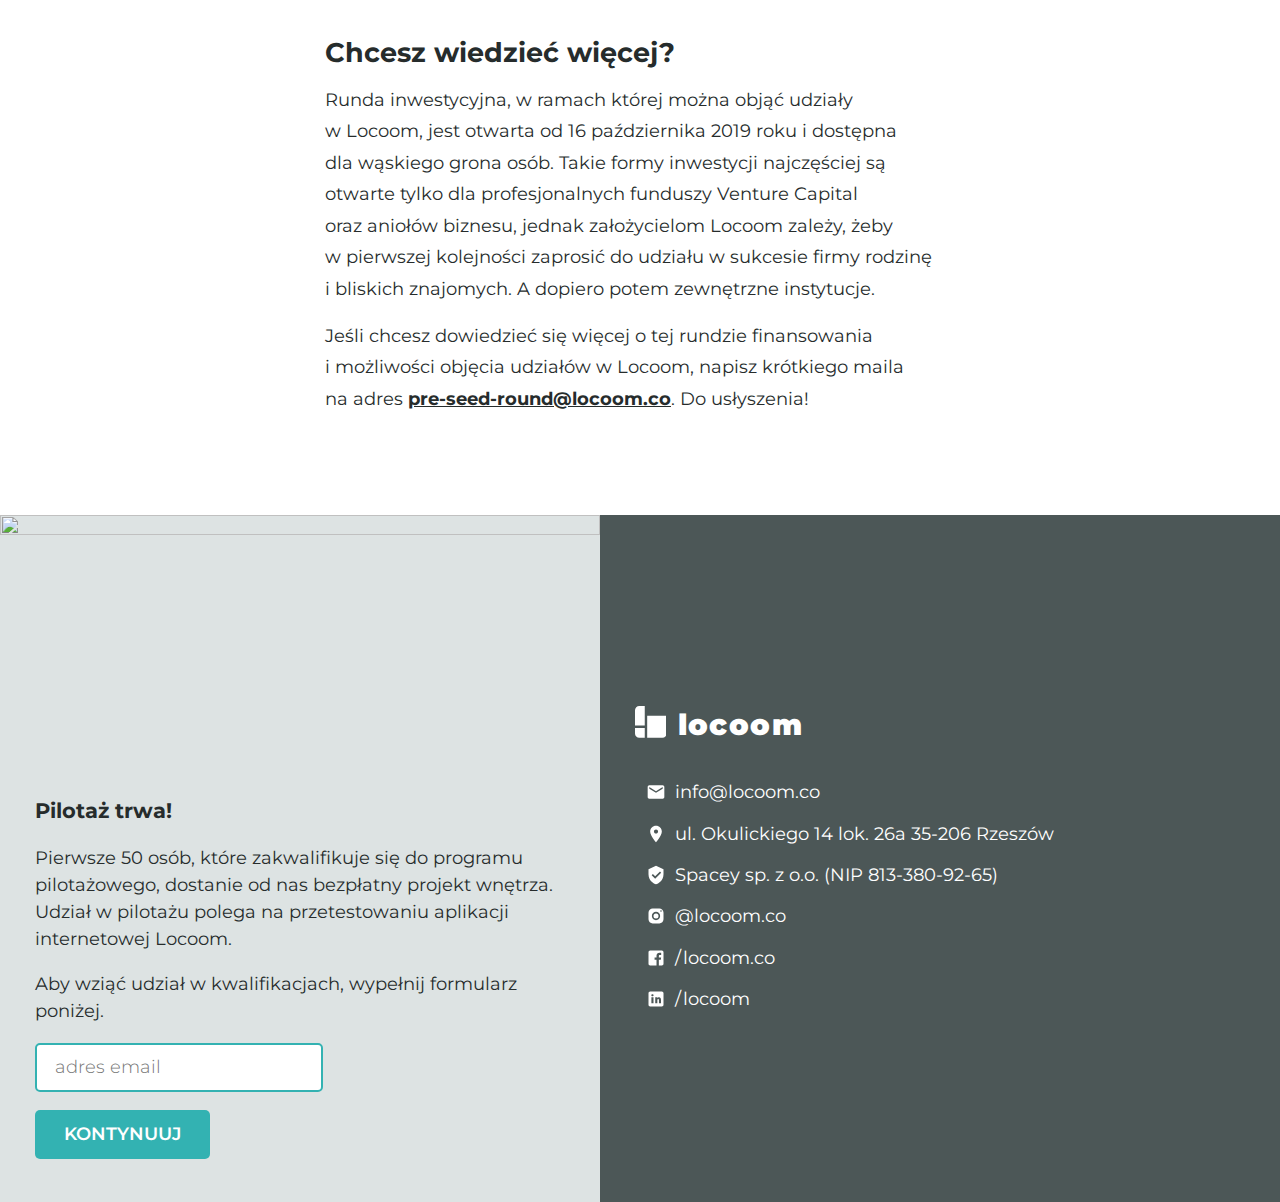
==== commit 192179f0: "Fix spelling, punctuation and grammar" ====
--- a/5-powodow-inwestycja-w-locoom-59371c86590e/index.html
+++ b/5-powodow-inwestycja-w-locoom-59371c86590e/index.html
@@ -185,10 +185,10 @@
         <p>Dzięki temu, prognozy finansowe Locoom, opracowane wraz ze&nbsp;specjalistką w&nbsp;dziedzinie wyceny przedsiębiorstw typu startup dr&nbsp;Martą Czyżewską (<a href="https://econjournals.sgh.waw.pl/SiP/article/view/678" target="_blank">econjournals.sgh.waw.pl/SiP<wbr>/article<wbr>/view/678</a>), przewidują bardzo optymistyczny obraz rozwoju firmy. Prognozowana wartość firmy liczona na&nbsp;dzień 1&nbsp;stycznia&nbsp;2022 wynosi aż&nbsp;28,95&nbsp;mln&nbsp;zł. W&nbsp;porównaniu do&nbsp;obecnej wartości wycenianej na&nbsp;2,62&nbsp;mln&nbsp;zł, prognoza&nbsp;ta daje ponad dziesięciokrotny wzrost wartości w&nbsp;ciągu dwóch lat działalności – czyli stopę zwrotu z&nbsp;zainwestowanego kapitału na&nbsp;poziomie 232% rocznie.</p>
         <p>Tak wysokie zwroty z&nbsp;inwestycji są dość często spotykane wśród firm technologicznych. Wspomniana wcześniej firma Airbnb w&nbsp;niecałe dwa lata po&nbsp;uruchomieniu osiągnęła wartość 72&nbsp;mln&nbsp;USD, w&nbsp;kolejnym roku była już warta 1,31&nbsp;mld&nbsp;USD, a&nbsp;przez kolejne 4&nbsp;lata z&nbsp;rzędu co&nbsp;roku wzrastała na&nbsp;wartości ok. 2,1-krotnie (roczna stopa zwrotu 110%). Uber z&nbsp;kolei po&nbsp;dwóch latach działalności wyceniano na&nbsp;60&nbsp;mln&nbsp;USD, 9&nbsp;miesięcy później wart był już 330&nbsp;mln&nbsp;USD, a&nbsp;przez kolejne 3&nbsp;lata rósł regularnie w&nbsp;tempie ok.&nbsp;14,3%&nbsp;miesięcznie – dając roczną stopę zwrotu w&nbsp;wysokości aż&nbsp;400%! Na&nbsp;polskim podwórku analogicznym przykładem jest Booksy – platforma do&nbsp;rezerwacji wizyt u&nbsp;fryzjera czy&nbsp;kosmetyczki. W 2015 roku, po&nbsp;dwóch latach działalności, osiągnęła wycenę 20&nbsp;mln&nbsp;zł. Dziś jest warta w&nbsp;przybliżeniu 740&nbsp;mln&nbsp;zł, a&nbsp;co&nbsp;roku jej&nbsp;wartość stabilnie rośnie ok.&nbsp;2,5-krotnie rocznie (stopa zwrotu 150%).</p>
         <blockquote>Locoom niewiel&shy;kim kosztem może opanowywać kolejne rynki i&nbsp;stać&nbsp;się glo&shy;bal&shy;nym przedsię&shy;wzięciem.</blockquote>
-        <p>Inwestycje w&nbsp;firmy technologiczne takie jak Locoom dają możliwość uzyskania bardzo wysokiej stopę zwrotu z&nbsp;zainwestowanego kapitału, niespotykanej nigdzie indziej.</p>
+        <p>Inwestycje w&nbsp;firmy technologiczne takie jak Locoom dają możliwość uzyskania bardzo wysokiej stopy zwrotu z&nbsp;zainwestowanego kapitału, niespotykanej nigdzie indziej.</p>
         <h2>2. Rynek wyposażenia wnętrz szybko się&nbsp;rozwija</h2>
         <p>Zarówno w&nbsp;Polsce jak i&nbsp;na&nbsp;rynkach zachodnich społeczeństwo się bogaci, a&nbsp;rynek wyposażenia i&nbsp;wykończenia wnętrz jest jednym z&nbsp;największych i&nbsp;najszybciej rosnących rynków konsumenckich. W skali świata rynek ten wyceniany jest na&nbsp;1,34&nbsp;bln&nbsp;USD, stabilnie rośnie po&nbsp;ok.&nbsp;5% rocznie, a&nbsp;prognozy przewidują, że&nbsp;ten&nbsp;wzrost utrzyma&nbsp;się przynajmniej przez najbliższe 5&nbsp;lat.</p>
-        <p>Co ciekawe, ten&nbsp;potężny wzrost rynek zawdzięcza prawie wyłącznie sektorowi e-commerce, którego wartość rok do&nbsp;roku rośnie po&nbsp;ok.&nbsp;14%. Jako pierwszy produkt, który w&nbsp;tym sektorze oferuje usługę projektowania wnętrz, Locoom ma bardzo duże szanse szybko stać&nbsp;się liderem sektora – i&nbsp;długoterminowo, stabilnie rosnąć razem z&nbsp;nim.</p>
+        <p>Co ciekawe, ten&nbsp;potężny wzrost rynek zawdzięcza prawie wyłącznie sektorowi e&#8209;commerce, którego wartość rok do&nbsp;roku rośnie po&nbsp;ok.&nbsp;14%. Jako pierwszy produkt, który w&nbsp;tym sektorze oferuje usługę projektowania wnętrz, Locoom ma bardzo duże szanse szybko stać&nbsp;się liderem sektora – i&nbsp;długoterminowo, stabilnie rosnąć razem z&nbsp;nim.</p>
         <img src="29837098730938.png" width="2640" height="1260" alt="wykres wzrostu rynku wykończenia i wyposażenia wnętrz oraz sektora e-commerce">
         <p>Trendy&nbsp;te odzwierciedlają nie&nbsp;tylko twarde dane finansowe. Spójrzmy np. na&nbsp;oglądalność stacji telewizyjnej „Home &amp;&nbsp;Garden TV”. Kilka miesięcy temu wysunęła&nbsp;się ona na&nbsp;prowadzenie, wyprzedzając TVN Style i&nbsp;tym&nbsp;samym stając&nbsp;się najczęściej oglądaną stacją telewizyjną typu lifestyle w&nbsp;Polsce. W&nbsp;dzisiejszym świecie dbanie o&nbsp;wnętrze naszego domu przestaje być tylko hobby, a&nbsp;staje&nbsp;się wręcz modą – podobnie jak&nbsp;taniec czy&nbsp;gotowanie kilka lat temu.</p>
         <p>Choć Locoom w&nbsp;pierwszym roku działalności funkcjonować będzie tylko na&nbsp;terenie Polski, wkrótce potem planuje ekspansję na&nbsp;inne rynki europejskie, a&nbsp;później na&nbsp;rynek światowy. Stając&nbsp;się liderem na&nbsp;rynku, który regularnie rośnie, Locoom będzie rosnąć razem z&nbsp;nim.</p>
@@ -201,18 +201,18 @@
         <h2>4. Konkurencja jest daleko w tyle</h2>
         <p>Rynek ma duży potencjał i&nbsp;potrzebę zmiany tradycyjnych procesów. Wiele innych firm również go&nbsp;dostrzegło, jednak żadna z&nbsp;nich nie&nbsp;rozwiązuje problemu w&nbsp;podobny sposób.</p>
         <p>Na rynku funkcjonuje np.&nbsp;kilka produktów typu planer 3D, które pozwalają użytkownikowi od&nbsp;zera zaprojektować swoje mieszkanie. Takie rozwiązanie w&nbsp;praktyce sprawdza&nbsp;się tylko u&nbsp;niewielkiej liczby zapalonych i zdeterminowanych osób, gotowych samemu poznać zasady projektowania. Dlatego Locoom podchodzi do sprawy zupełnie inaczej. Podobnie jak&nbsp;tradycyjny projektant wnętrz, poznaje potrzeby klienta, później prosi&nbsp;go o&nbsp;przesłanie materiałów z&nbsp;wymiarami mieszkania (albo&nbsp;wykonanie smartfonem skanu 3D pomieszczenia) – a&nbsp;następnie sama przedstawia projekt wnętrza, który odpowiada na&nbsp;wszystkie potrzeby klienta i&nbsp;pasuje do&nbsp;jego gustu.</p>
-        <p>Dodatkowo, autorska technologia pozwala Locoom przedstawiać w&nbsp;projekcie wyłącznie meble i&nbsp;materiały wykończeniowe dostępne na&nbsp;lokalnym rynku i&nbsp;pokazywać, gdzie można je kupić. Takiej funkcjonalności nie&nbsp;ma żaden planer 3D – a&nbsp;jest ona nie&nbsp;tylko bardzo pomocna dla&nbsp;klientów Locoom, ale&nbsp;również przynosi Locoom konkretne zyski. Podobnie jak&nbsp;tradycyjnym projektantom wnętrz, sprzedawcy i&nbsp;producenci wyposażenia i&nbsp;materiałów wykończeniowych oferują Locoom od&nbsp;5% do&nbsp;20% prowizji za&nbsp;sprzedaż każdego produktu rekomendowanego w&nbsp;projekcie. Przy dużej skali (w&nbsp;ciągu dwóch lat ponad 2000 projektów miesięcznie) stanowi to&nbsp;bardzo poważne źródło przychodu.</p>
+        <p>Dodatkowo, autorska technologia pozwala Locoom przedstawiać w&nbsp;projekcie wyłącznie meble i&nbsp;materiały wykończeniowe dostępne na&nbsp;lokalnym rynku i&nbsp;wskazać użytkownikowi, gdzie może je kupić. Takiej funkcjonalności nie&nbsp;ma żaden planer 3D – a&nbsp;jest ona nie&nbsp;tylko bardzo pomocna dla&nbsp;użytkownika, ale&nbsp;również przynosi Locoom konkretne zyski. Podobnie jak&nbsp;tradycyjnym projektantom wnętrz, sprzedawcy i&nbsp;producenci wyposażenia i&nbsp;materiałów wykończeniowych oferują Locoom od&nbsp;5% do&nbsp;20% prowizji za&nbsp;sprzedaż każdego produktu rekomendowanego w&nbsp;projekcie. Przy dużej skali (w&nbsp;ciągu dwóch lat ponad 2000 projektów miesięcznie) stanowi to&nbsp;bardzo poważne źródło przychodu.</p>
         <p>Kolejną konkurencyjną usługą są niedrogie (a&nbsp;czasami darmowe) projekty łazienek, kuchni czy&nbsp;garderoby oferowane przez sieci sklepów takie jak Leroy Merlin, IKEA czy&nbsp;Black Red White. Wszystkie te usługi opierają się jednak o kosztowną pracę odpowiednio wyszkolonego projektanta, dlatego żaden sklep nie&nbsp;ma możliwości zaoferować darmowego projektu całego mieszkania. Dla&nbsp;Locoom to&nbsp;świetna okazja, żeby zintegrować&nbsp;się z&nbsp;narzędziami i&nbsp;usługami oferowanymi przez&nbsp;sklep. Z&nbsp;IKEA i&nbsp;Black Red White już teraz rozmawiamy o&nbsp;integracji projektu całego mieszkania oferowanego przez&nbsp;Locoom z&nbsp;ich usługą projektowania kuchni. Ogólny układ pomieszczenia ustalany będzie przez&nbsp;Locoom, jako część projektu całego mieszkania. Za&nbsp;odpowiednią opłatą Locoom przekierowywać będzie klienta do&nbsp;sklepu, gdzie przez stronę internetową albo na&nbsp;miejscu z&nbsp;konsultantem przejdzie przez proces dokładnego skonfigurowania konkretnych mebli.</p>
-        <blockquote>Autorska techno&shy;logia pozwala Locoom przed&shy;stawiać w&nbsp;pro&shy;jekcie wyłącznie meble i&nbsp;materiały wykończeniowe dostępne na&nbsp;lokal&shy;nym rynku i&nbsp;poka&shy;zywać, gdzie można je&nbsp;kupić.</blockquote>
+        <blockquote>Autorska techno&shy;logia pozwala Locoom przed&shy;stawiać w&nbsp;pro&shy;jekcie wyłącznie meble i&nbsp;materiały wykończeniowe dostępne na&nbsp;lokal&shy;nym rynku i&nbsp;wskazać użyt&shy;kownikowi, gdzie może je&nbsp;kupić.</blockquote>
         <p>Konkurencją dla&nbsp;Locoom są oczywiście projektanci wnętrz. Zarówno tradycyjni projektanci, jak i&nbsp;projektanci online, czy&nbsp;też funkcjonujące w&nbsp;Stanach Zjednoczonych platformy zrzeszające projektantów takie jak Havenly, Decorist czy Moodsy, oparte są na&nbsp;pracy wysoko wykwalifikowanych projektantów. Locoom jest jedyną usługą na&nbsp;świecie, w&nbsp;której projekt mieszkania powstaje automatycznie. Może więc osiągnąć dużą skalę i&nbsp;działać na&nbsp;rynku światowym bez&nbsp;ponoszenia dużych kosztów. Może też oferować projekt mieszkania za&nbsp;darmo i&nbsp;utrzymywać&nbsp;się przede wszystkim z&nbsp;prowizji za&nbsp;sprzedaż rekomendowanych produktów.</p>
         <h2>5. Specjaliści polecają inwestycje takie jak&nbsp;ta</h2>
         <p>Wielu specjalistów od&nbsp;zarządzania budżetem domowym i&nbsp;pomnażania kapitału radzi, żeby oprócz oszczędzania pieniędzy, pewną część budżetu przeznaczyć na&nbsp;inwestycje. Chociaż wiążą&nbsp;się one z&nbsp;ryzykiem, tylko&nbsp;inwestycje dają możliwość pomnożenia kapitału – a&nbsp;nie tylko jego&nbsp;ochrony przed inflacją. Takie rady znajdziesz np.&nbsp;w&nbsp;artykule Macieja Samcika „<a href="https://subiektywnieofinansach.pl/oszczedzanie-inwestowanie-dla-poczatkujacych/" target="_blank">Chciałbyś zacząć oszczędzać i&nbsp;inwestować, ale nie&nbsp;wiesz jak&nbsp;się za&nbsp;to zabrać? Oto plan gry</a>”, w&nbsp;artykule Michała Szafrańskiego „<a href="https://jakoszczedzacpieniadze.pl/strategia-inwestycyjna-jak-inwestowac-bezpiecznie" target="_blank">Strategia inwestycyjna – jak inwestować bezpiecznie</a>”, czy&nbsp;w&nbsp;książce Roberta Kiyosaki „<a href="https://www.amazon.com/Rich-Dads-CASHFLOW-Quadrant-Financial-ebook/dp/B0175P5MZU/" target="_blank">Kwadrant Przepływu Pieniędzy</a>”.</p>
         <blockquote>Nawet na&nbsp;wypadek braku sukcesu rynkowego, firma posiadać będzie opatentowaną technologię, którą może sprzedać dużemu koncernowi.</blockquote>
-        <p>Choć inwestycje w&nbsp;nowoczesne technologie z&nbsp;reguły są dość ryzykowne, w&nbsp;przypadku Locoom ryzyko jest mniejsze dzięki warunkom dofinansowania z&nbsp;Polskiej Agencji Rozwoju Przedsiębiorczości, o&nbsp;które firma obecnie się&nbsp;ubiega. Dzięki temu, stosunkowo niewielki wkład własny od&nbsp;inwestorów indywidualnych takich jak&nbsp;Ty dofinansowany jest dużą kwotą na&nbsp;rozwój i&nbsp;wdrożenie technologii (ok.&nbsp;1,0&nbsp;mln&nbsp;zł), która zdecydowanie zwiększa szanse na&nbsp;sukces rynkowy. W&nbsp;dodatku, w&nbsp;ramach dofinansowania określone&nbsp;są konkretne elementy technologii i&nbsp;ochrony kapitału intelektualnego, które muszą powstać w&nbsp;ciągu 12-18 miesięcy od&nbsp;uruchomienia dotacji.</p>
+        <p>Choć inwestycje w&nbsp;nowoczesne technologie z&nbsp;reguły są dość ryzykowne, w&nbsp;przypadku Locoom ryzyko jest mniejsze dzięki warunkom dofinansowania z&nbsp;Polskiej Agencji Rozwoju Przedsiębiorczości, o&nbsp;które firma obecnie się&nbsp;ubiega. Dzięki temu, stosunkowo niewielki wkład własny od&nbsp;inwestorów indywidualnych takich jak&nbsp;Ty dofinansowany jest dużą kwotą na&nbsp;rozwój i&nbsp;wdrożenie technologii (ok.&nbsp;1,0&nbsp;mln&nbsp;zł), która zdecydowanie zwiększa szanse na&nbsp;sukces rynkowy. W&nbsp;dodatku, w&nbsp;ramach dofinansowania określone&nbsp;są konkretne elementy technologii i&nbsp;ochrony kapitału intelektualnego, które muszą powstać w&nbsp;ciągu 12&#8209;18 miesięcy od&nbsp;uruchomienia dotacji.</p>
         <p>Dlatego nawet na&nbsp;wypadek braku sukcesu rynkowego, firma posiadać będzie opatentowaną technologię, którą może sprzedać dużemu koncernowi takiemu jak&nbsp;IKEA czy&nbsp;Meble VOX. Jeśli wartość transakcji byłaby porównywalna do&nbsp;nakładów poniesionych na&nbsp;budowę tej&nbsp;technologii, udziałowcy uzyskaliby z&nbsp;inwestycji kwotę podobną do&nbsp;tej, którą w&nbsp;niej ulokowali. Ryzyko straty jest mniejsze niż&nbsp;w&nbsp;przypadku inwestycji w&nbsp;firmę, która nie&nbsp;korzysta z&nbsp;tego typu dotacji – a&nbsp;w&nbsp;przypadku sukcesu rynkowego zgodnego z&nbsp;planem finansowym, możemy liczyć na&nbsp;kilkukrotny wzrost wartości firmy. Zgodnie z&nbsp;prognozami, ponad dziesięciokrotny wzrost w&nbsp;ciągu dwóch lat.</p>
         <h2>Chcesz wiedzieć więcej?</h2>
         <p>Runda inwestycyjna, w&nbsp;ramach której można objąć udziały w&nbsp;Locoom, jest otwarta od&nbsp;16&nbsp;października 2019&nbsp;roku i&nbsp;dostępna dla&nbsp;wąskiego grona osób. Takie formy inwestycji najczęściej są otwarte tylko dla&nbsp;profesjonalnych funduszy Venture Capital oraz&nbsp;aniołów biznesu, jednak założycielom Locoom zależy, żeby w&nbsp;pierwszej kolejności zaprosić do&nbsp;udziału w&nbsp;sukcesie firmy rodzinę i&nbsp;bliskich znajomych. A&nbsp;dopiero potem zewnętrzne instytucje.</p>
-        <p>Jeśli chcesz dowiedzieć&nbsp;się więcej o&nbsp;tej&nbsp;rundzie finansowania i&nbsp;możliwości objęcia udziałów w&nbsp;Locoom, napisz krótkiego maila na&nbsp;adres <u><a href="mailto:pre-seed-round@locoom.co" target="_blank">pre-seed<wbr>-round@locoom.co</a></u>. Do usłyszenia!</p>
+        <p>Jeśli chcesz dowiedzieć&nbsp;się więcej o&nbsp;tej&nbsp;rundzie finansowania i&nbsp;możliwości objęcia udziałów w&nbsp;Locoom, napisz krótkiego maila na&nbsp;adres <u><a href="mailto:pre-seed-round@locoom.co" target="_blank">pre-seed-round@locoom.co</a></u>. Do usłyszenia!</p>
     </article>
 
     <footer class="footer">
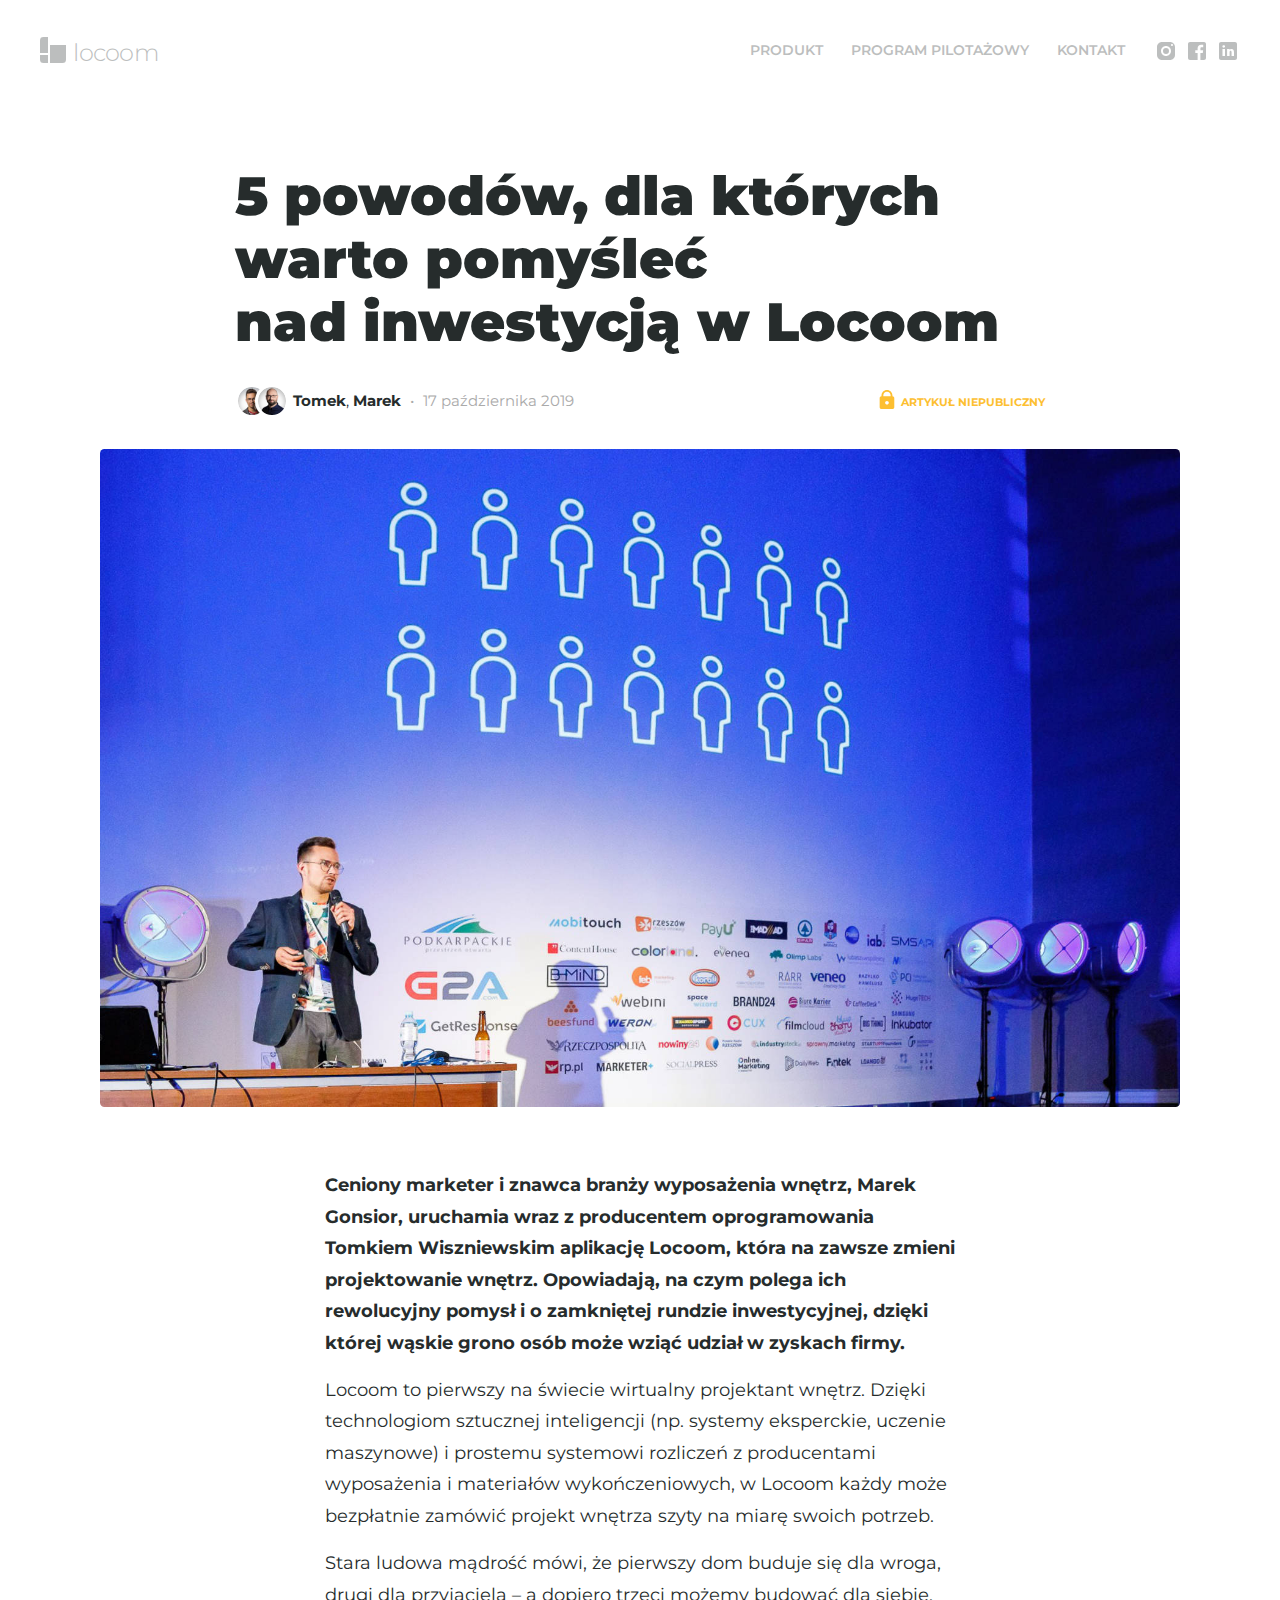
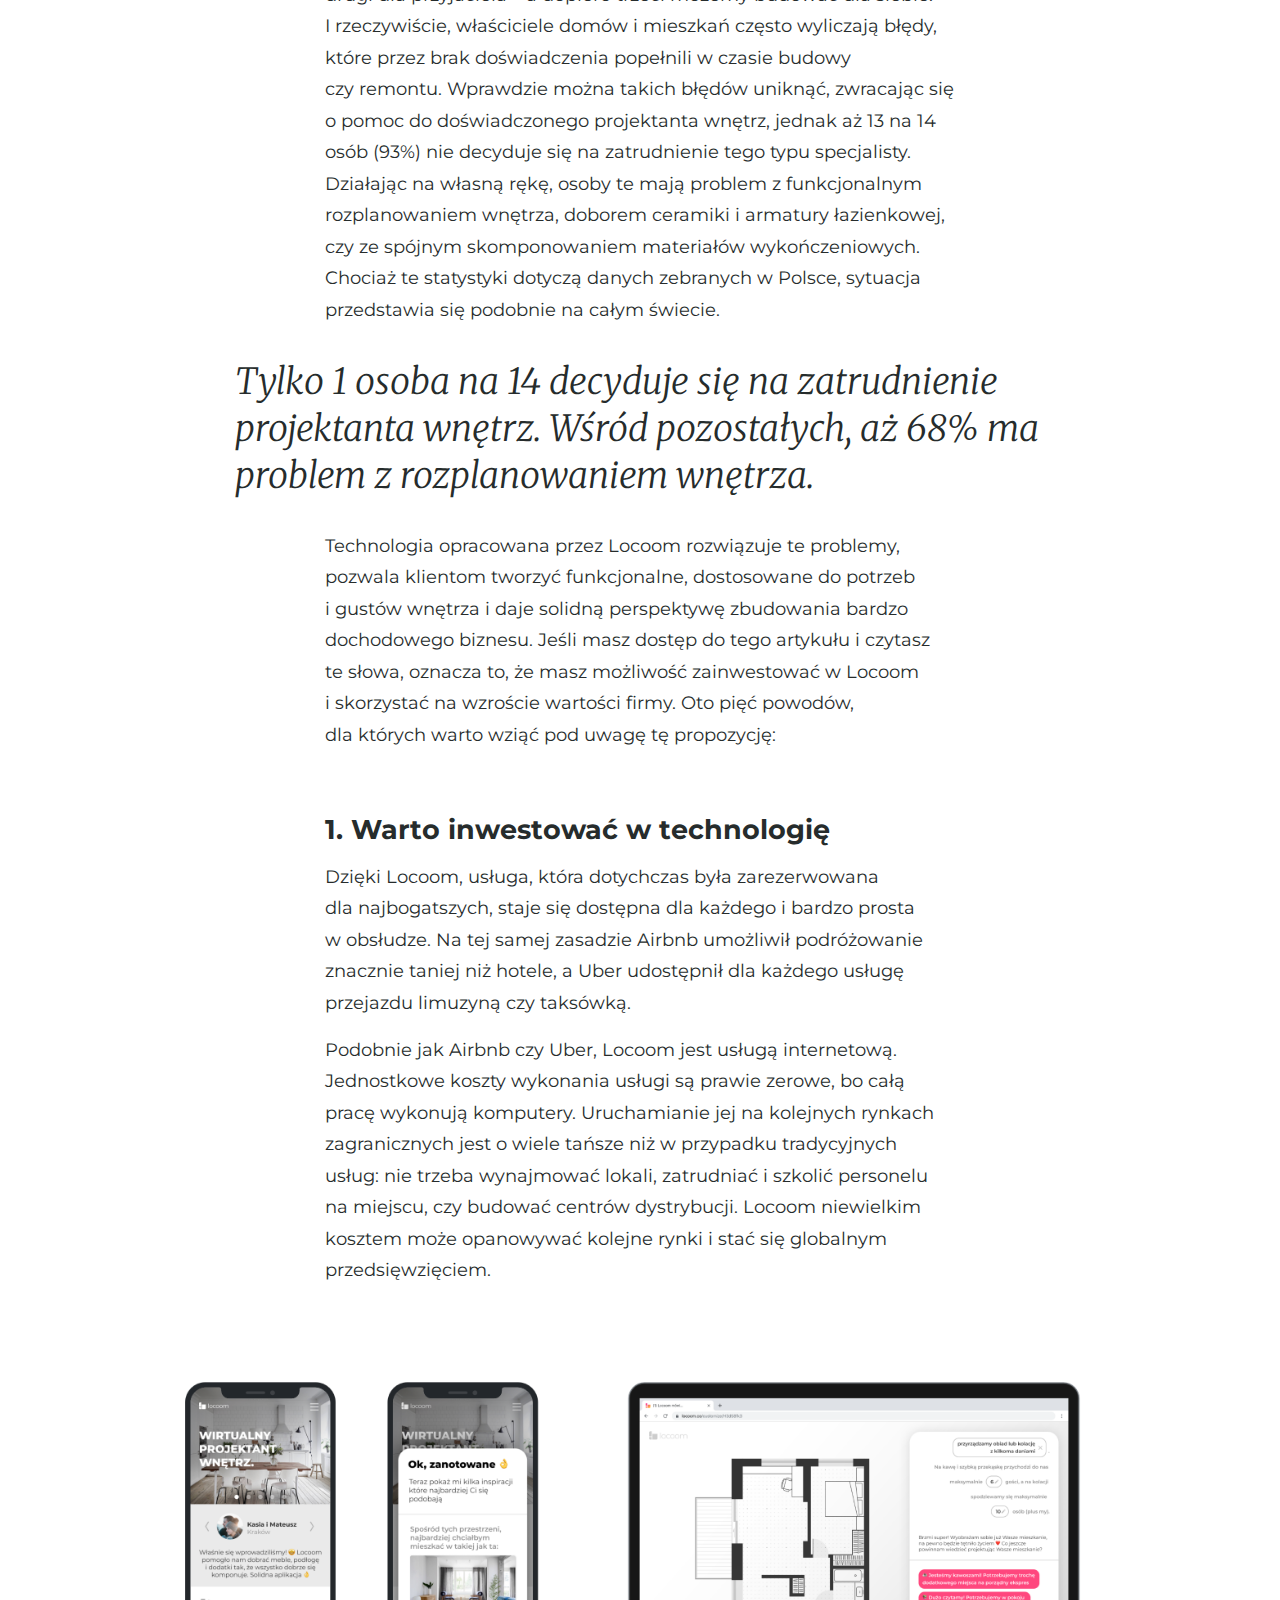
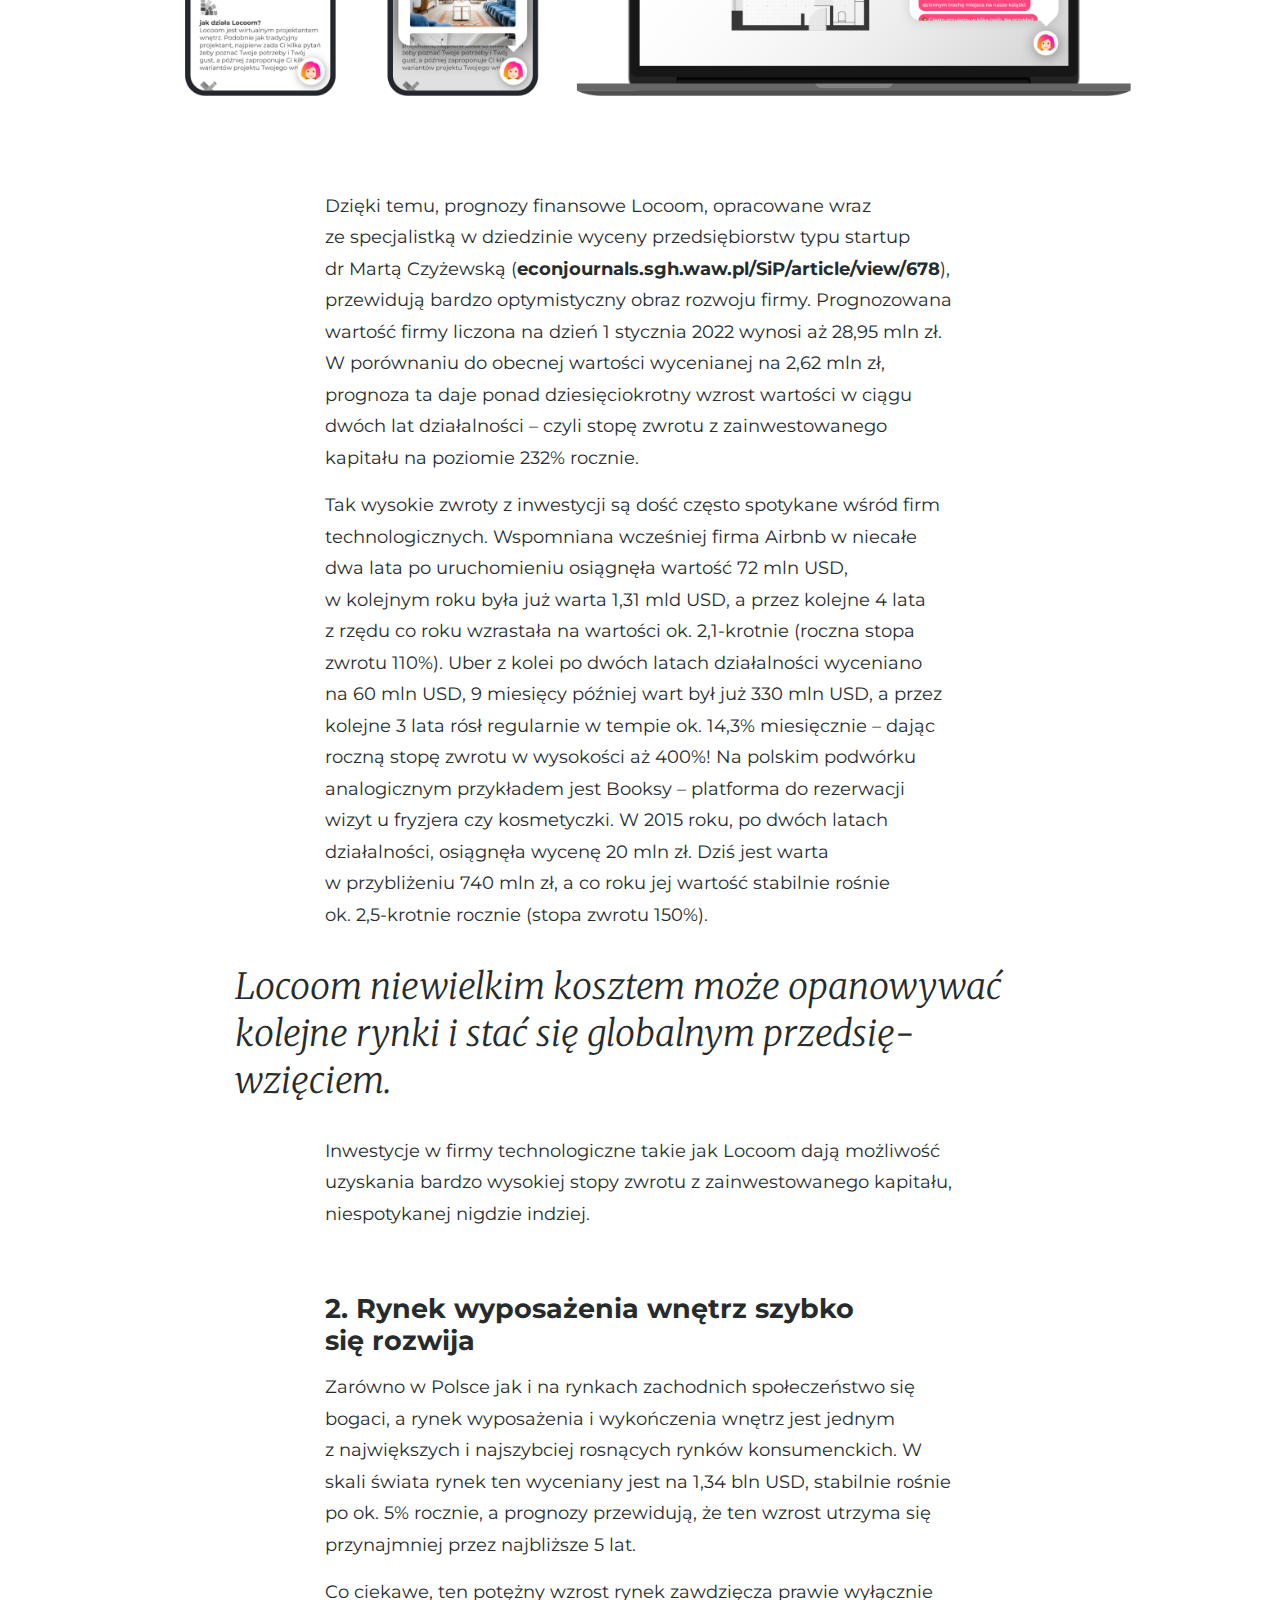
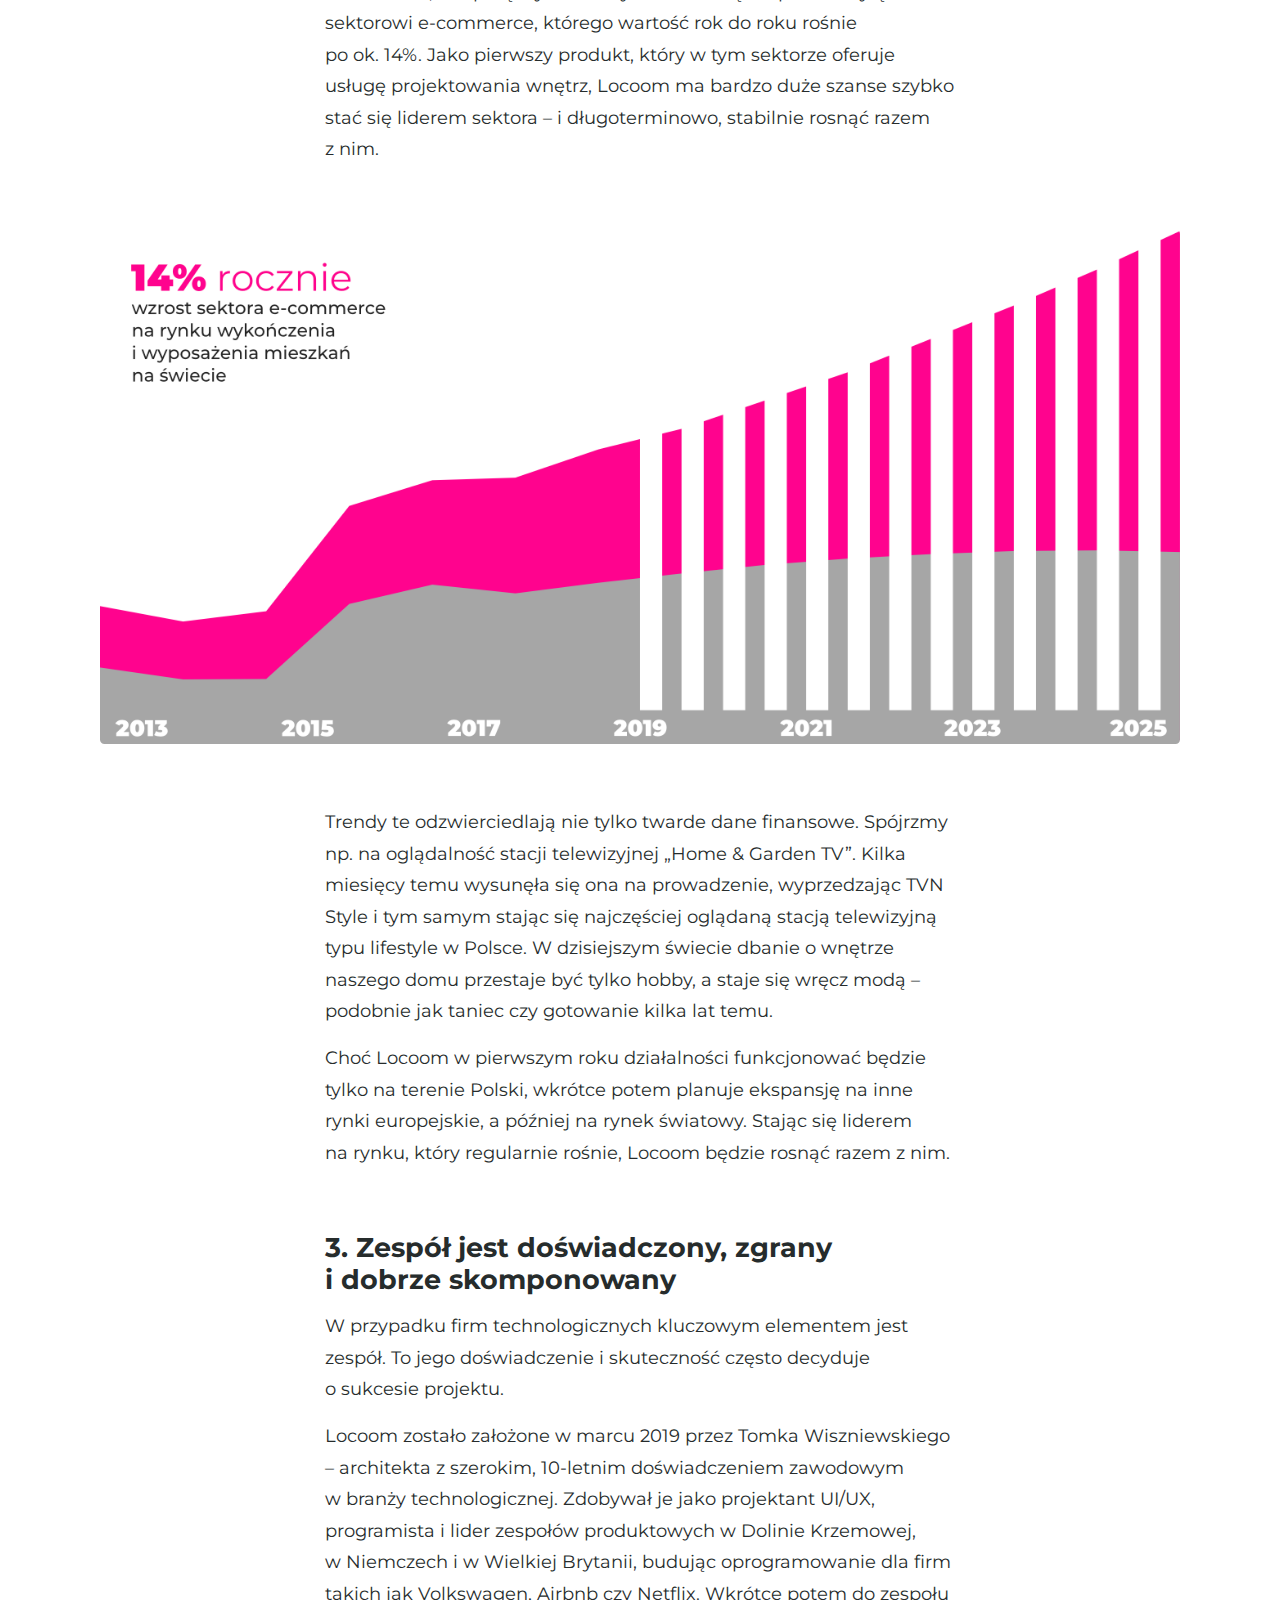
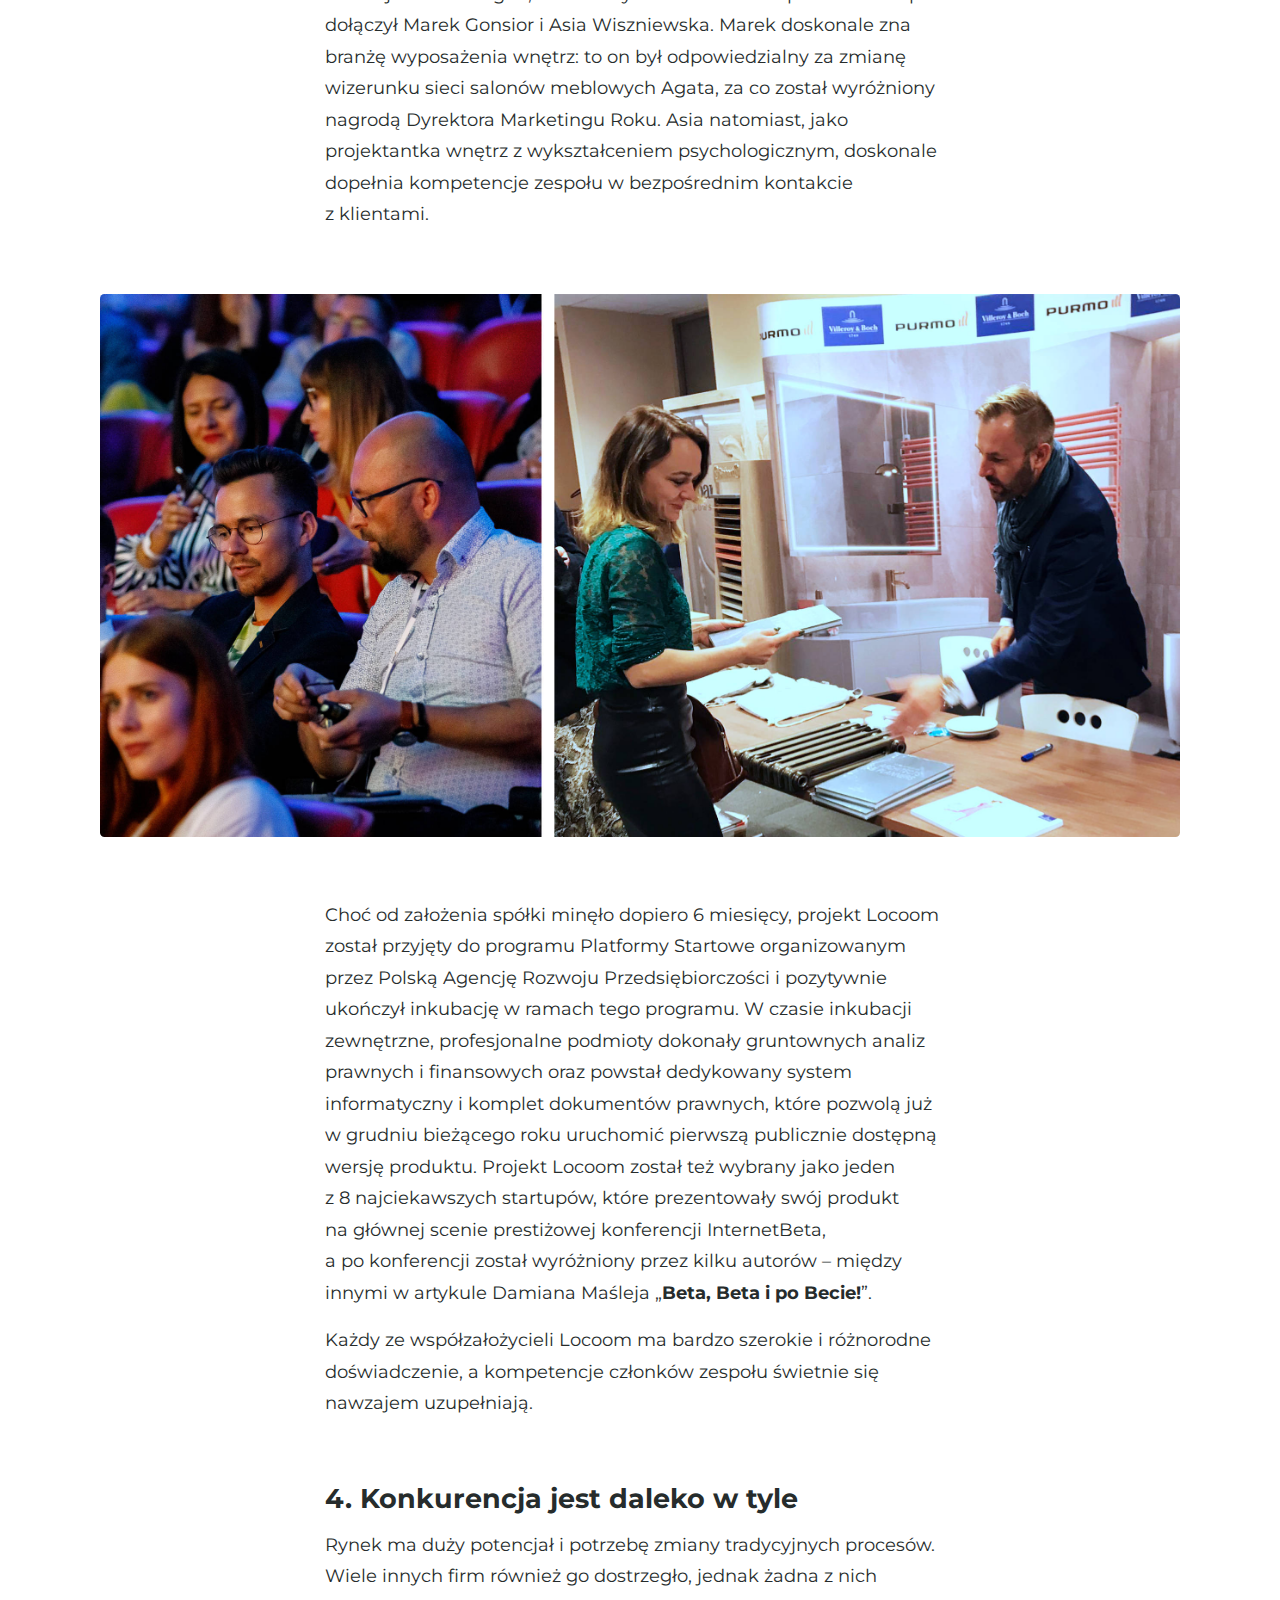
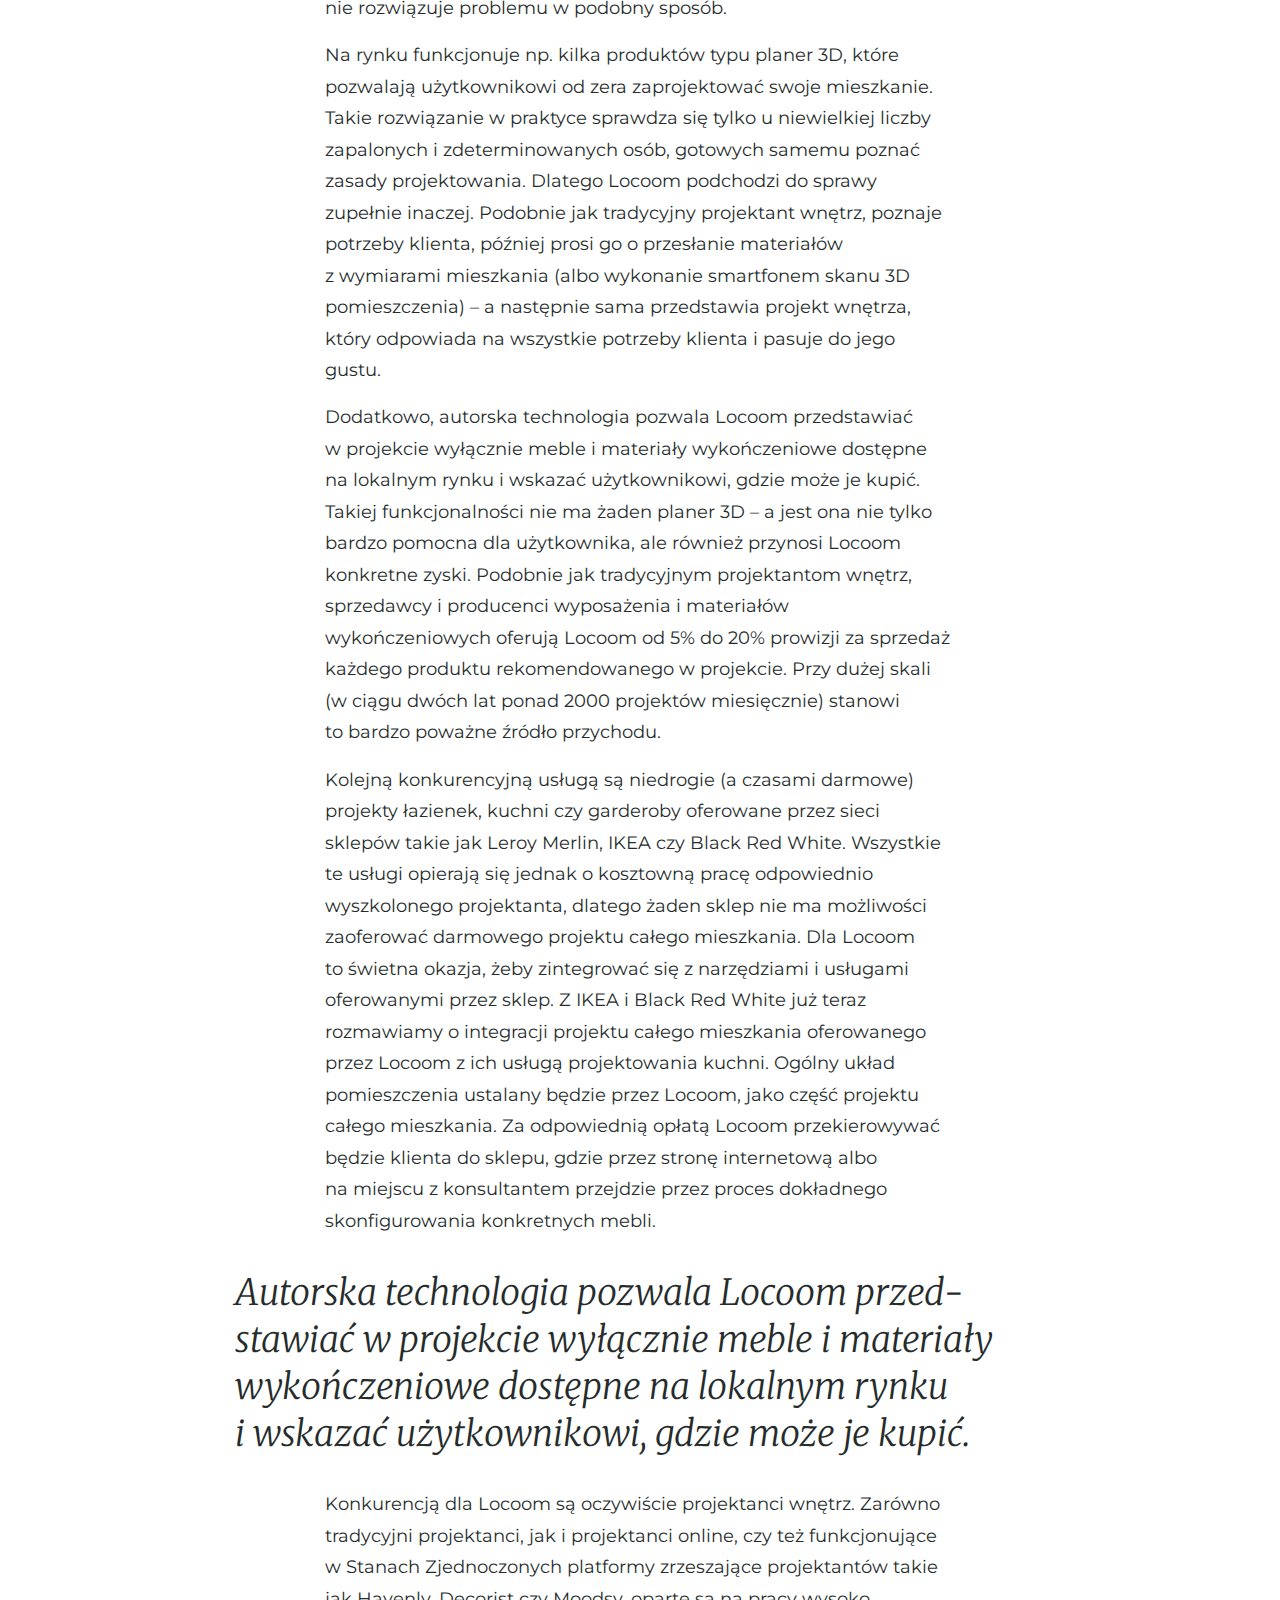
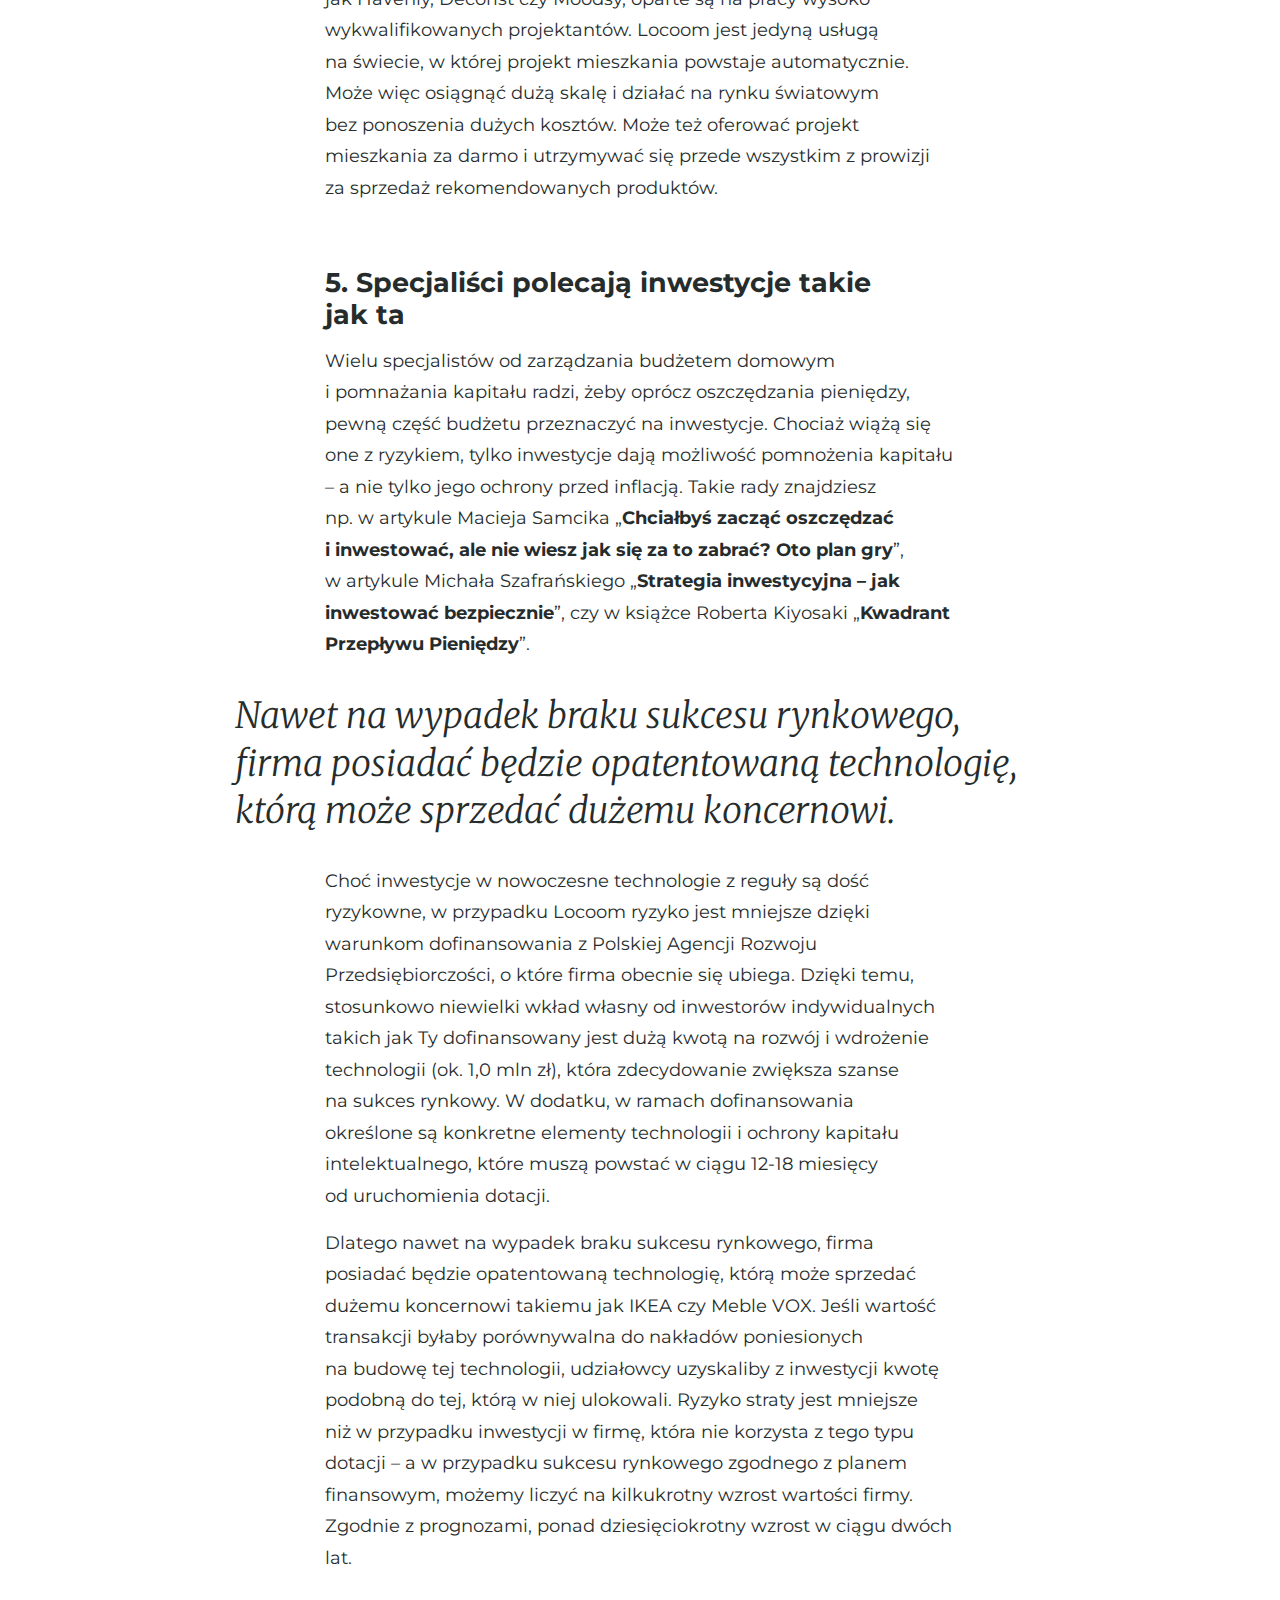
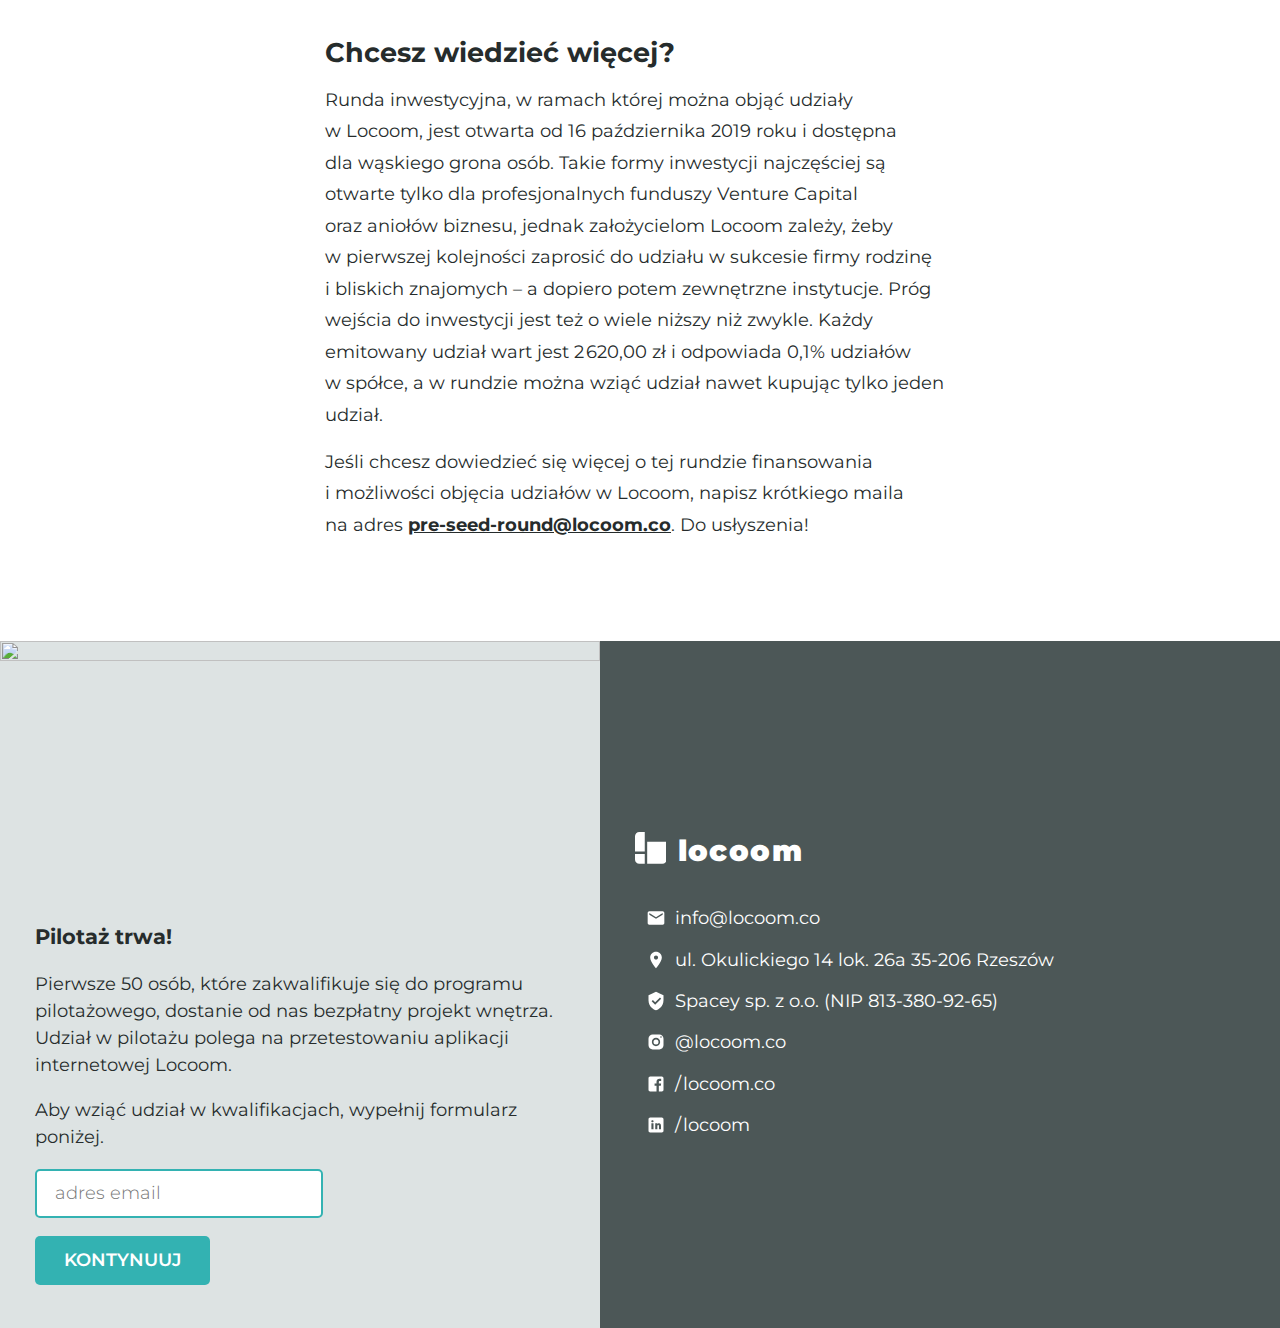
==== commit c80a1dba: "Mention ticket size" ====
--- a/5-powodow-inwestycja-w-locoom-59371c86590e/index.html
+++ b/5-powodow-inwestycja-w-locoom-59371c86590e/index.html
@@ -211,7 +211,7 @@
         <p>Choć inwestycje w&nbsp;nowoczesne technologie z&nbsp;reguły są dość ryzykowne, w&nbsp;przypadku Locoom ryzyko jest mniejsze dzięki warunkom dofinansowania z&nbsp;Polskiej Agencji Rozwoju Przedsiębiorczości, o&nbsp;które firma obecnie się&nbsp;ubiega. Dzięki temu, stosunkowo niewielki wkład własny od&nbsp;inwestorów indywidualnych takich jak&nbsp;Ty dofinansowany jest dużą kwotą na&nbsp;rozwój i&nbsp;wdrożenie technologii (ok.&nbsp;1,0&nbsp;mln&nbsp;zł), która zdecydowanie zwiększa szanse na&nbsp;sukces rynkowy. W&nbsp;dodatku, w&nbsp;ramach dofinansowania określone&nbsp;są konkretne elementy technologii i&nbsp;ochrony kapitału intelektualnego, które muszą powstać w&nbsp;ciągu 12&#8209;18 miesięcy od&nbsp;uruchomienia dotacji.</p>
         <p>Dlatego nawet na&nbsp;wypadek braku sukcesu rynkowego, firma posiadać będzie opatentowaną technologię, którą może sprzedać dużemu koncernowi takiemu jak&nbsp;IKEA czy&nbsp;Meble VOX. Jeśli wartość transakcji byłaby porównywalna do&nbsp;nakładów poniesionych na&nbsp;budowę tej&nbsp;technologii, udziałowcy uzyskaliby z&nbsp;inwestycji kwotę podobną do&nbsp;tej, którą w&nbsp;niej ulokowali. Ryzyko straty jest mniejsze niż&nbsp;w&nbsp;przypadku inwestycji w&nbsp;firmę, która nie&nbsp;korzysta z&nbsp;tego typu dotacji – a&nbsp;w&nbsp;przypadku sukcesu rynkowego zgodnego z&nbsp;planem finansowym, możemy liczyć na&nbsp;kilkukrotny wzrost wartości firmy. Zgodnie z&nbsp;prognozami, ponad dziesięciokrotny wzrost w&nbsp;ciągu dwóch lat.</p>
         <h2>Chcesz wiedzieć więcej?</h2>
-        <p>Runda inwestycyjna, w&nbsp;ramach której można objąć udziały w&nbsp;Locoom, jest otwarta od&nbsp;16&nbsp;października 2019&nbsp;roku i&nbsp;dostępna dla&nbsp;wąskiego grona osób. Takie formy inwestycji najczęściej są otwarte tylko dla&nbsp;profesjonalnych funduszy Venture Capital oraz&nbsp;aniołów biznesu, jednak założycielom Locoom zależy, żeby w&nbsp;pierwszej kolejności zaprosić do&nbsp;udziału w&nbsp;sukcesie firmy rodzinę i&nbsp;bliskich znajomych. A&nbsp;dopiero potem zewnętrzne instytucje.</p>
+        <p>Runda inwestycyjna, w&nbsp;ramach której można objąć udziały w&nbsp;Locoom, jest otwarta od&nbsp;16&nbsp;października 2019&nbsp;roku i&nbsp;dostępna dla&nbsp;wąskiego grona osób. Takie formy inwestycji najczęściej są otwarte tylko dla&nbsp;profesjonalnych funduszy Venture Capital oraz&nbsp;aniołów biznesu, jednak założycielom Locoom zależy, żeby w&nbsp;pierwszej kolejności zaprosić do&nbsp;udziału w&nbsp;sukcesie firmy rodzinę i&nbsp;bliskich znajomych – a&nbsp;dopiero potem zewnętrzne instytucje. Próg wejścia do&nbsp;inwestycji jest też o&nbsp;wiele niższy niż zwykle. Każdy emitowany udział wart jest <span class="nowrap">2&thinsp;620,00 zł</span> i&nbsp;odpowiada <span class="nowrap">0,1%</span> udziałów w&nbsp;spółce, a&nbsp;w&nbsp;rundzie można wziąć udział nawet kupując tylko jeden udział.</p>
         <p>Jeśli chcesz dowiedzieć&nbsp;się więcej o&nbsp;tej&nbsp;rundzie finansowania i&nbsp;możliwości objęcia udziałów w&nbsp;Locoom, napisz krótkiego maila na&nbsp;adres <u><a href="mailto:pre-seed-round@locoom.co" target="_blank">pre-seed-round@locoom.co</a></u>. Do usłyszenia!</p>
     </article>
 
@@ -241,7 +241,7 @@
                         <!-- TODO <span class="logo__suffix">sp. z o. o.</span> -->
                     </div>
                     <dl class="contactDetails__details">
-                        <a href="mailto:info@locoom.co">
+                        <a href="mailto:info@locoom.co" target="_blank">
                             <dt>
                                 <svg width="24" height="24" viewBox="0 0 24 24"><title>Adres email</title><path d="M20,4H4C2.895,4,2,4.895,2,6v12c0,1.105,0.895,2,2,2h16c1.105,0,2-0.895,2-2V6C22,4.895,21.105,4,20,4z M20,8l-8,5L4,8V6 l8,5l8-5V8z" fill="currentColor" /></svg>
                             </dt>
@@ -288,23 +288,30 @@
             // Form submit analytics
             document.querySelectorAll('form').forEach(function(form) {
                 form.addEventListener('submit', function(event) {
-                    gtag('event', 'Submit', {
+                    if (typeof window.gtag !== 'function') return;
+                    const label = (
+                        event.target.getAttribute('data-analytics-label') ||
+                        'Unknown form'
+                    );
+                    gtag('event', 'Form submitted', {
                         event_category: 'Forms',
-                        event_label: event.target.getAttribute('data-analytics-label'),
+                        event_label: label,
                     });
                 });
-            })
-
-            // Parallax scrolling
-           const parallax = document.querySelectorAll('.parallax');
-           function updateScroll() {
-               parallax.forEach(function(element) {
-                   element.style.top = Math.min(-window.scrollY / 5) + 'px';
-               });
-           };
-           updateScroll
-           document.addEventListener('scroll', updateScroll);
-        })()
+            });
+
+            // Link analytics
+            document.querySelectorAll('a[href]').forEach(function(link) {
+                link.addEventListener('click', function(event) {
+                    if (typeof window.gtag !== 'function') return;
+                    const category = (link.target === '_blank' ? 'Outbound' : 'Inbound');
+                    gtag('event', 'Link clicked', {
+                        event_category: category,
+                        event_label: link.href,
+                    });
+                });
+            });
+        })();
     </script>
 </body>
 </html>
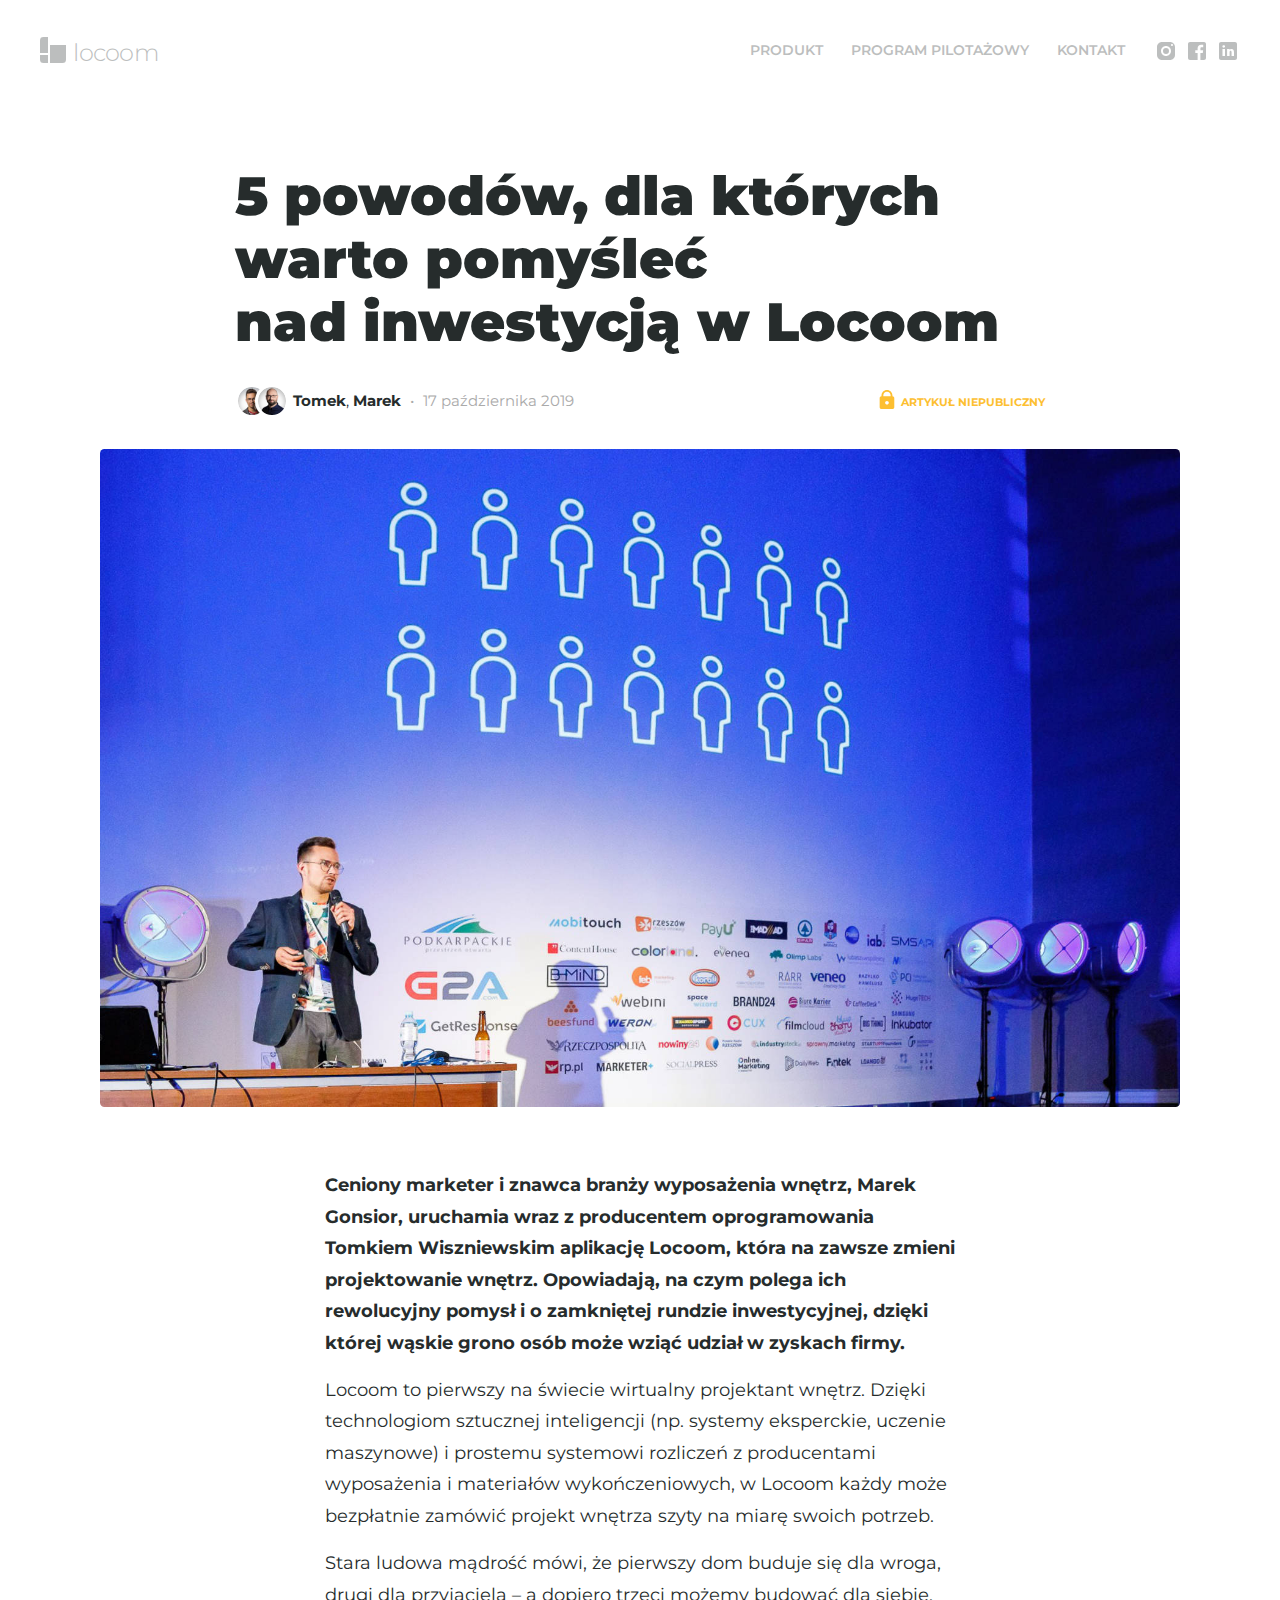
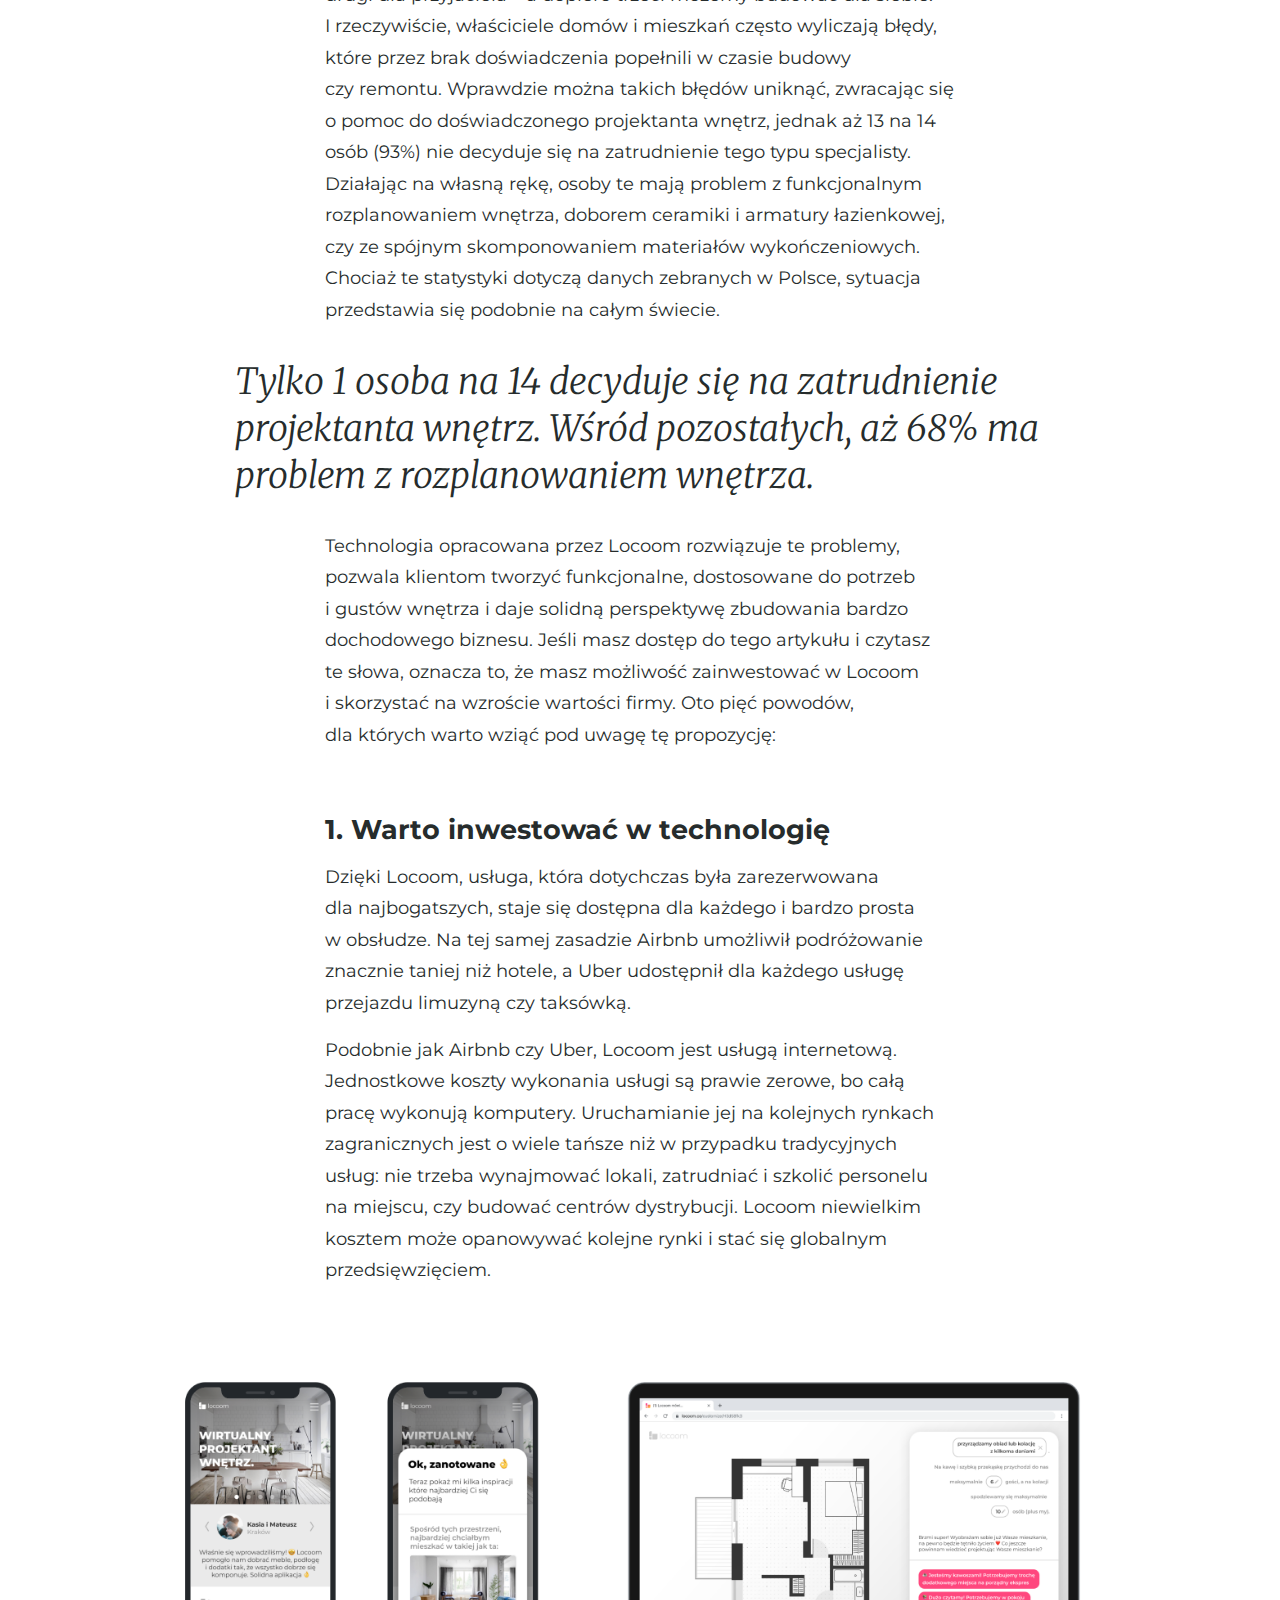
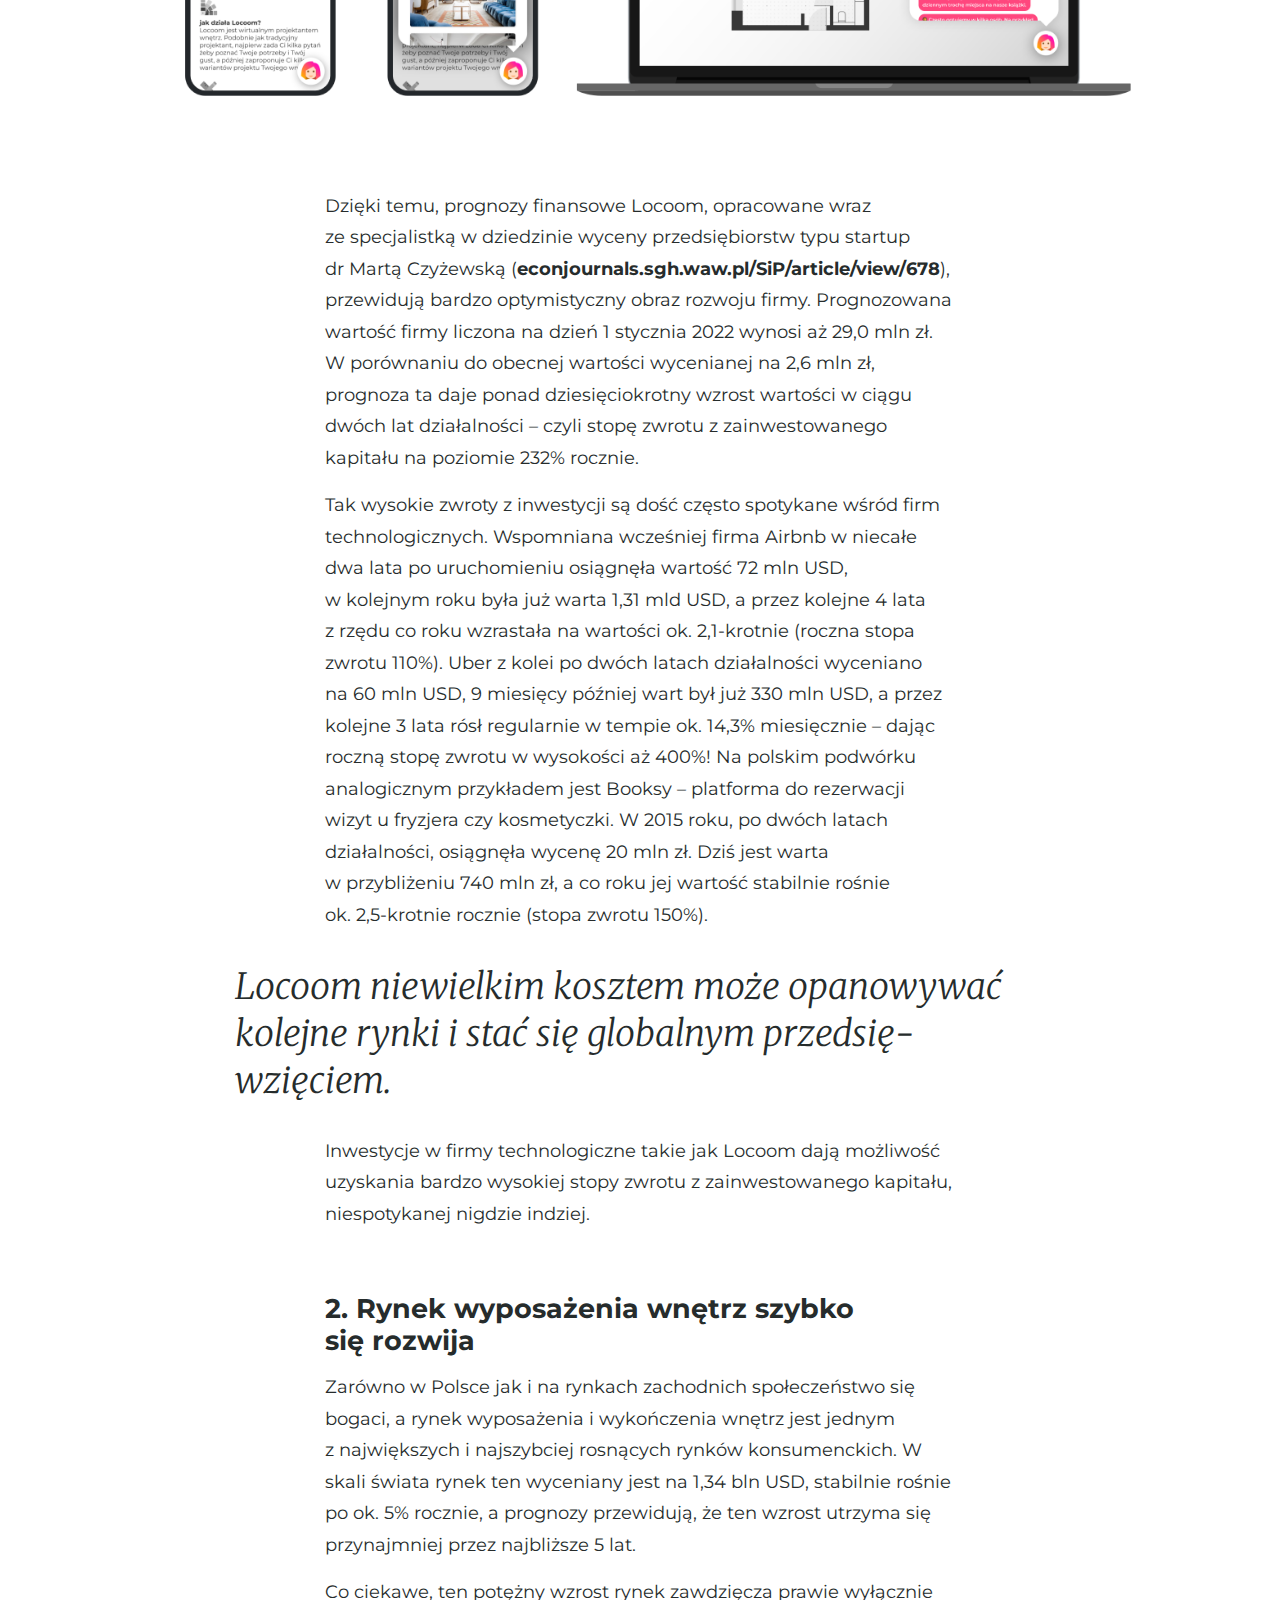
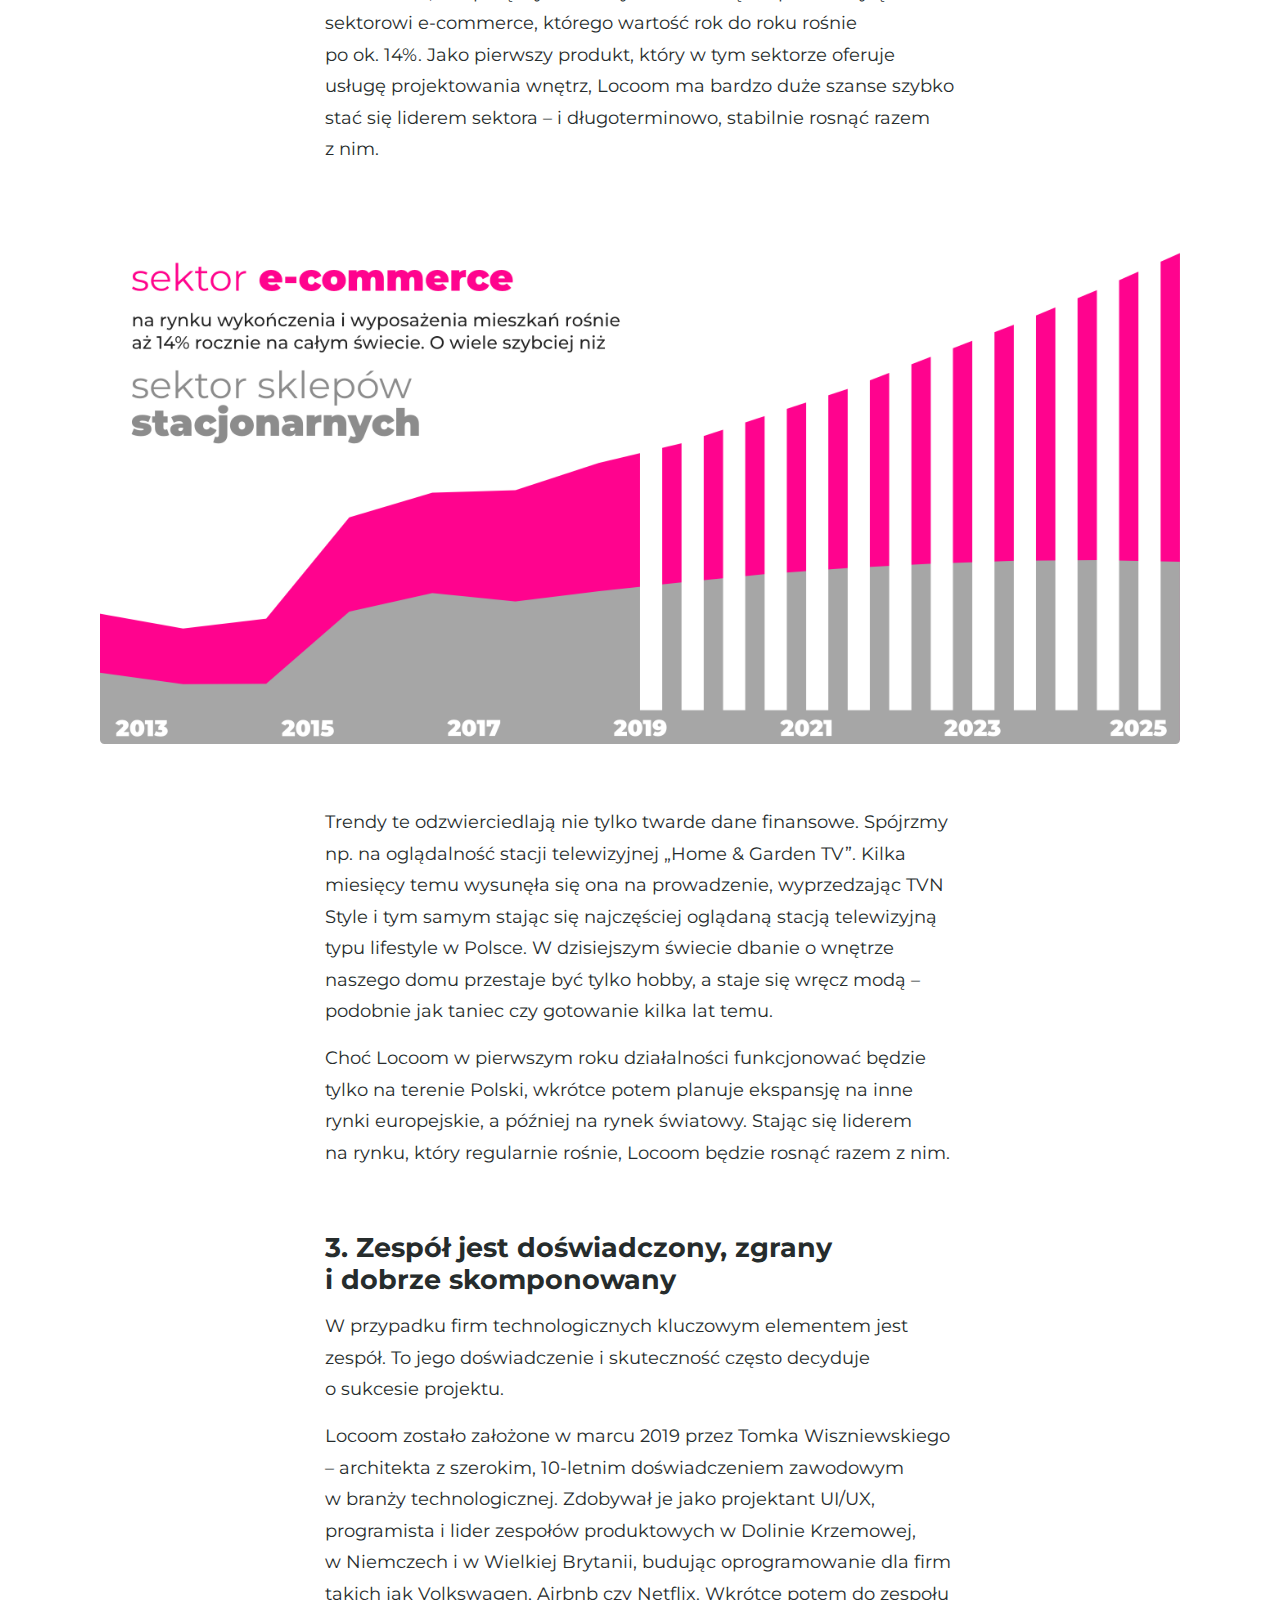
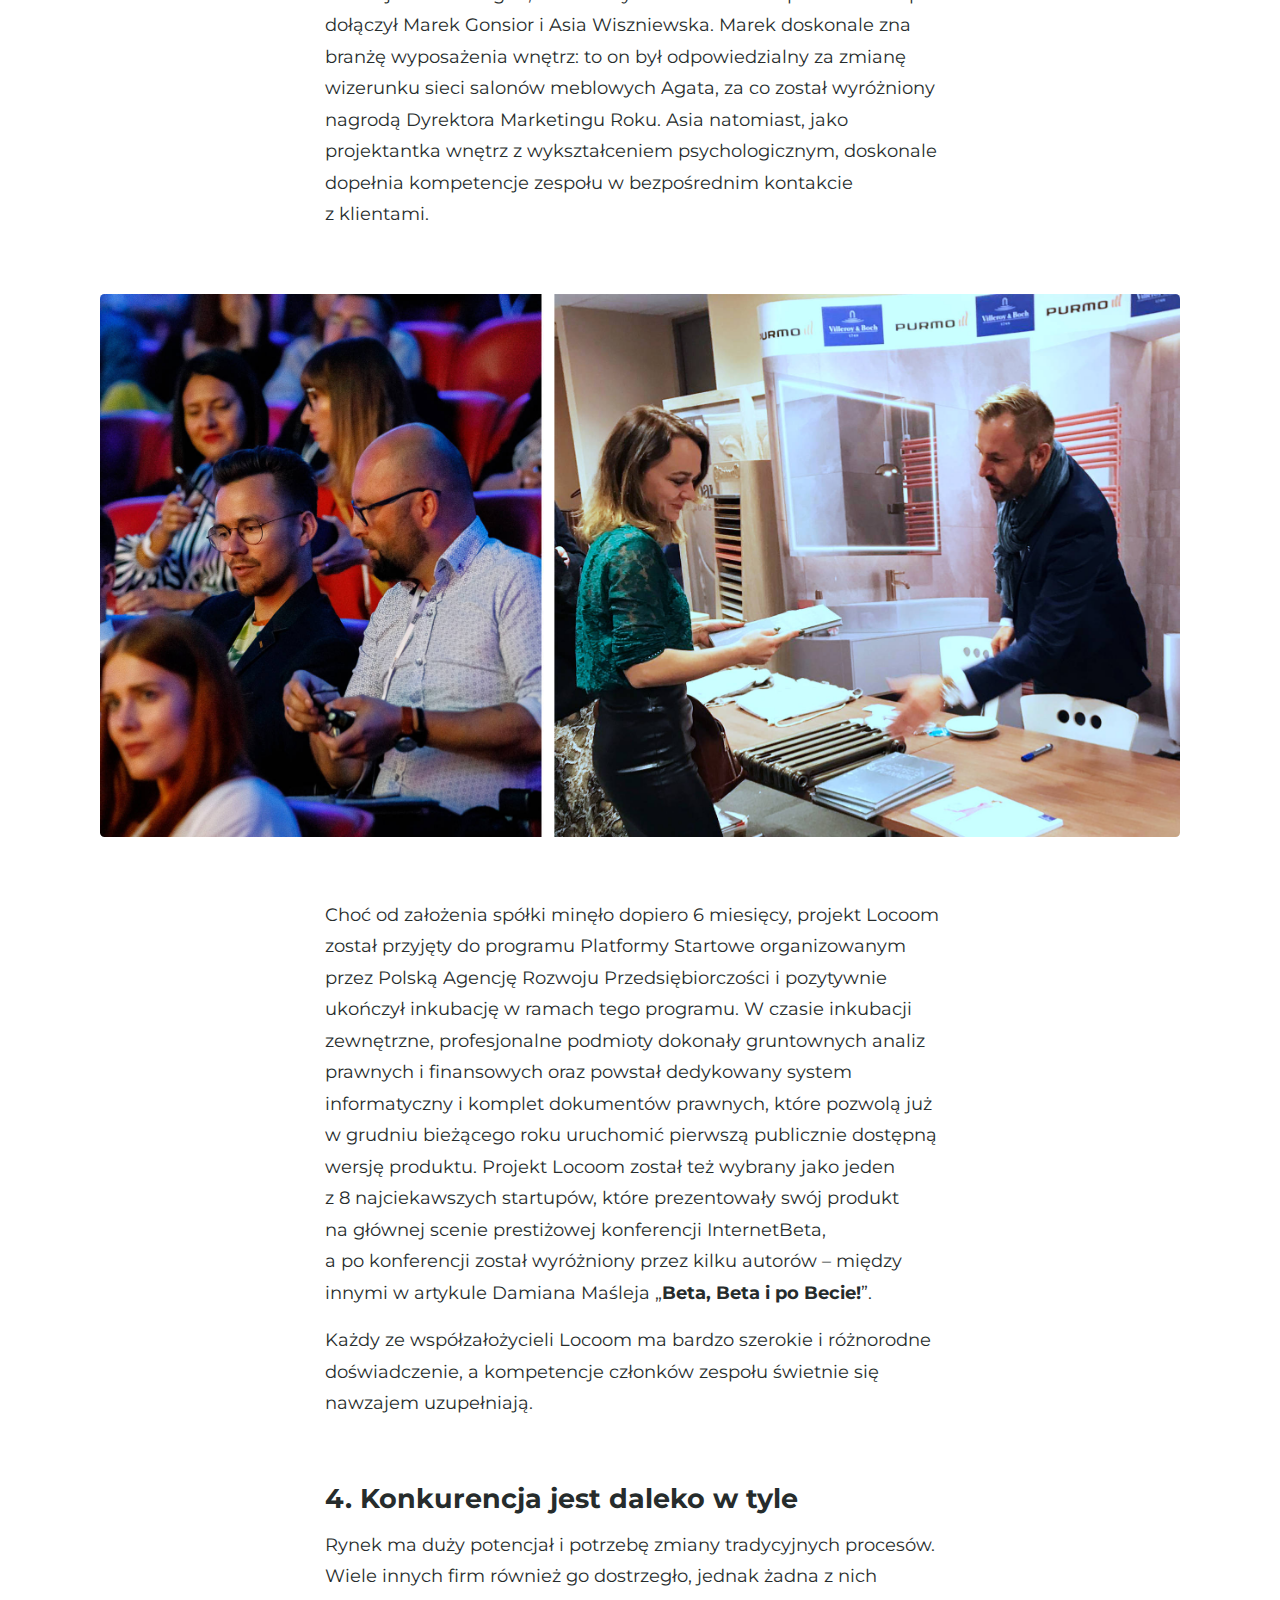
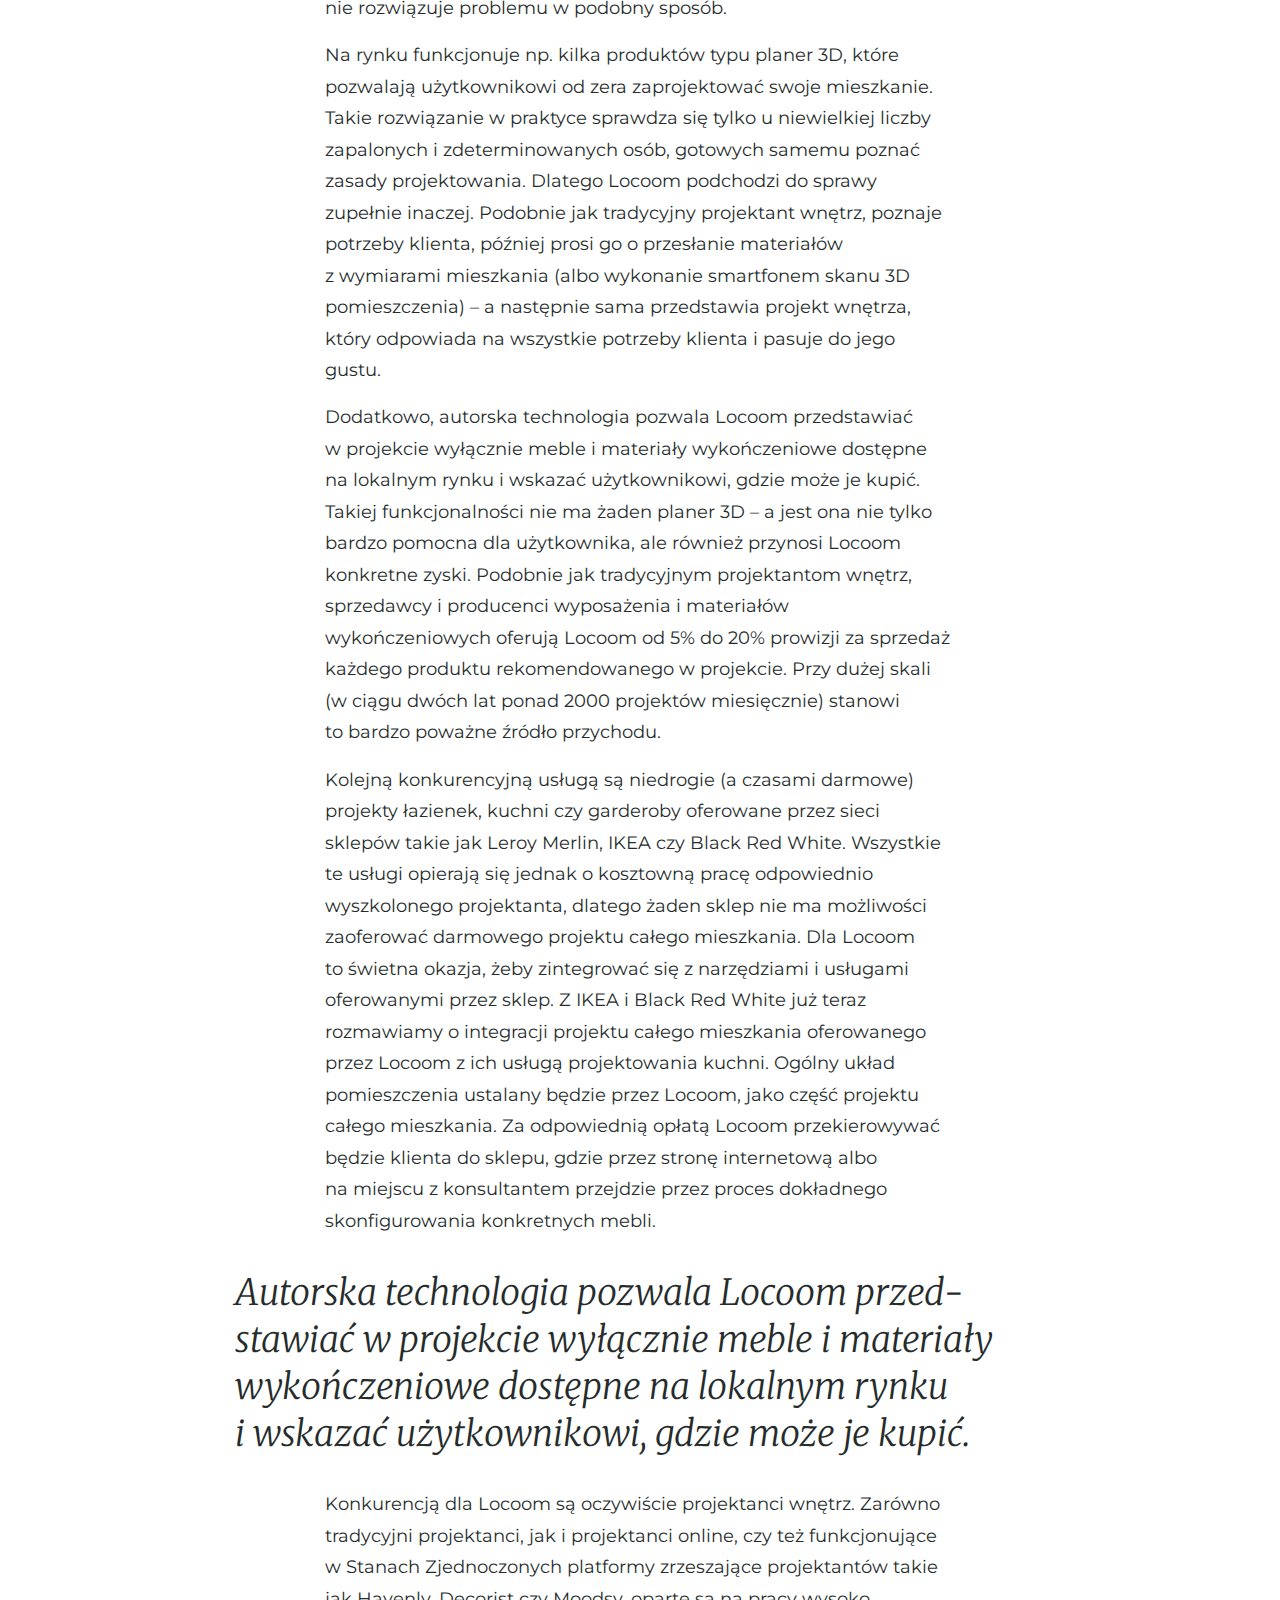
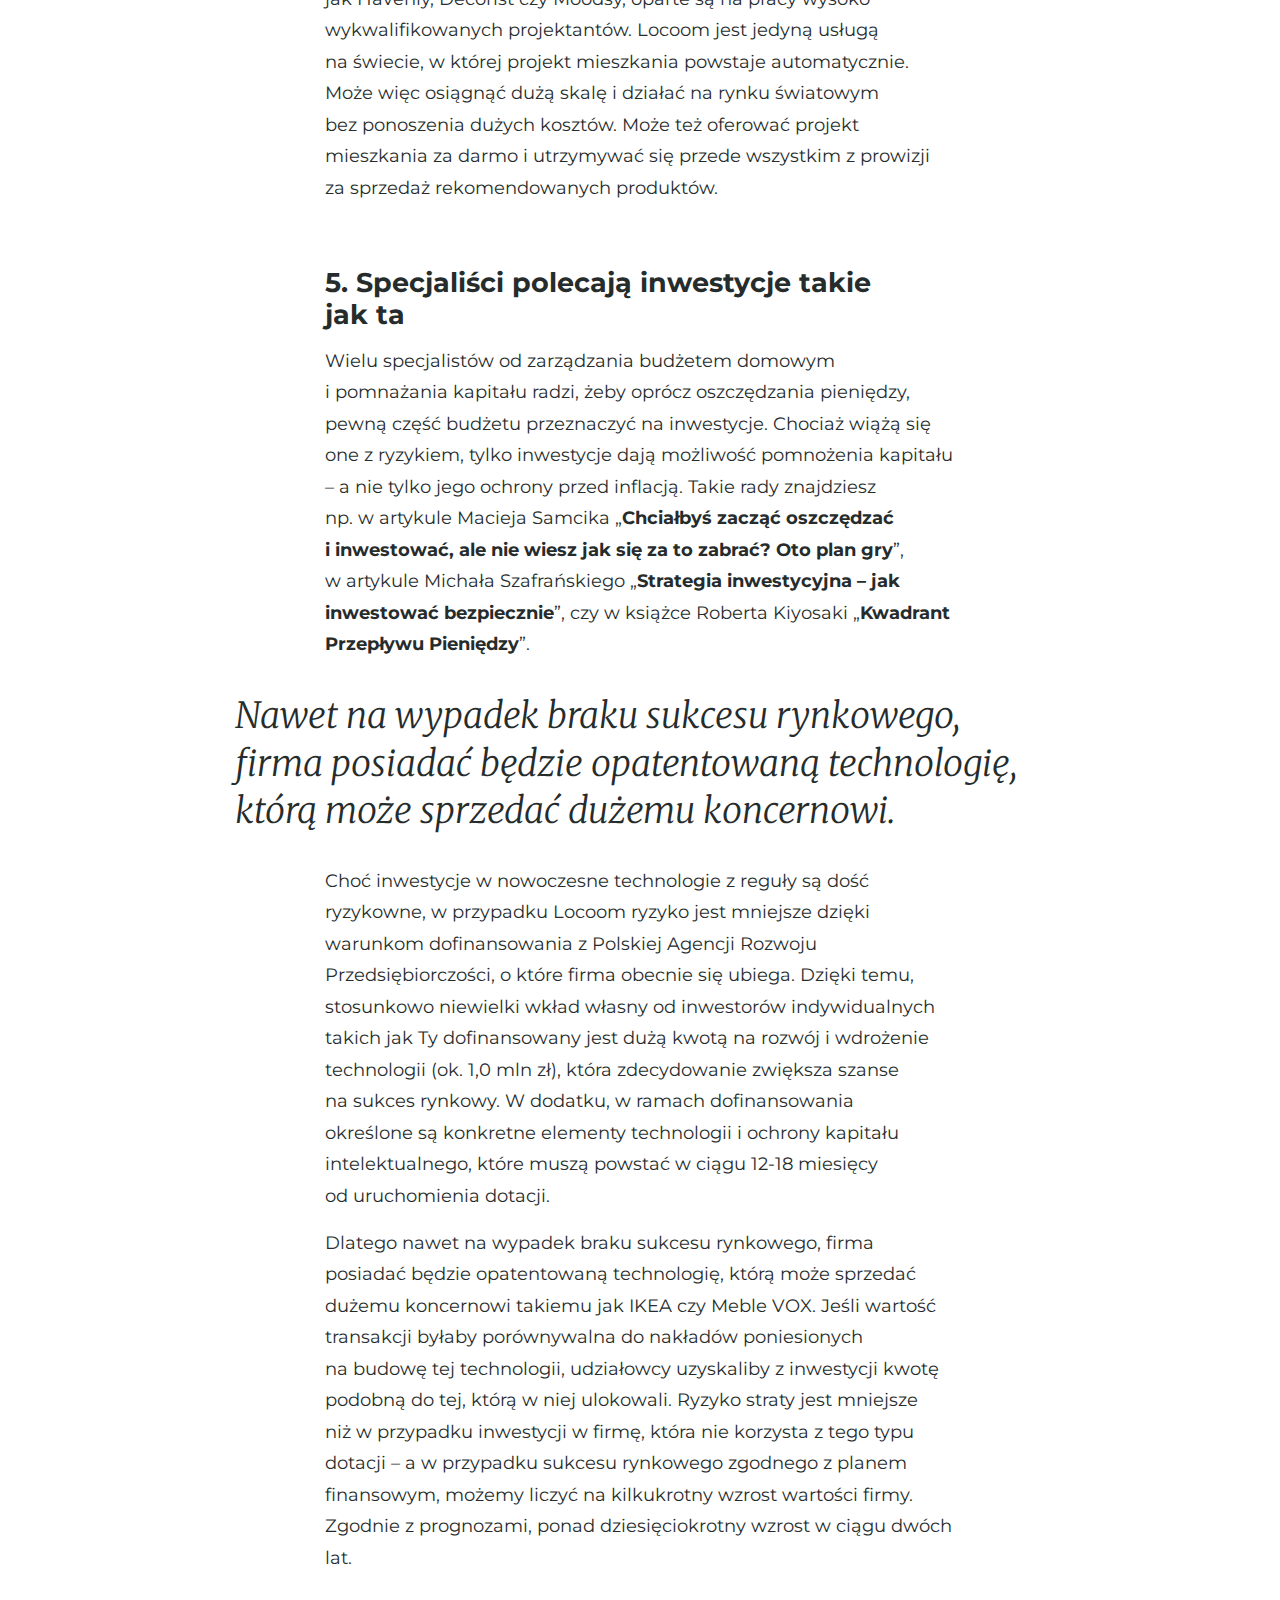
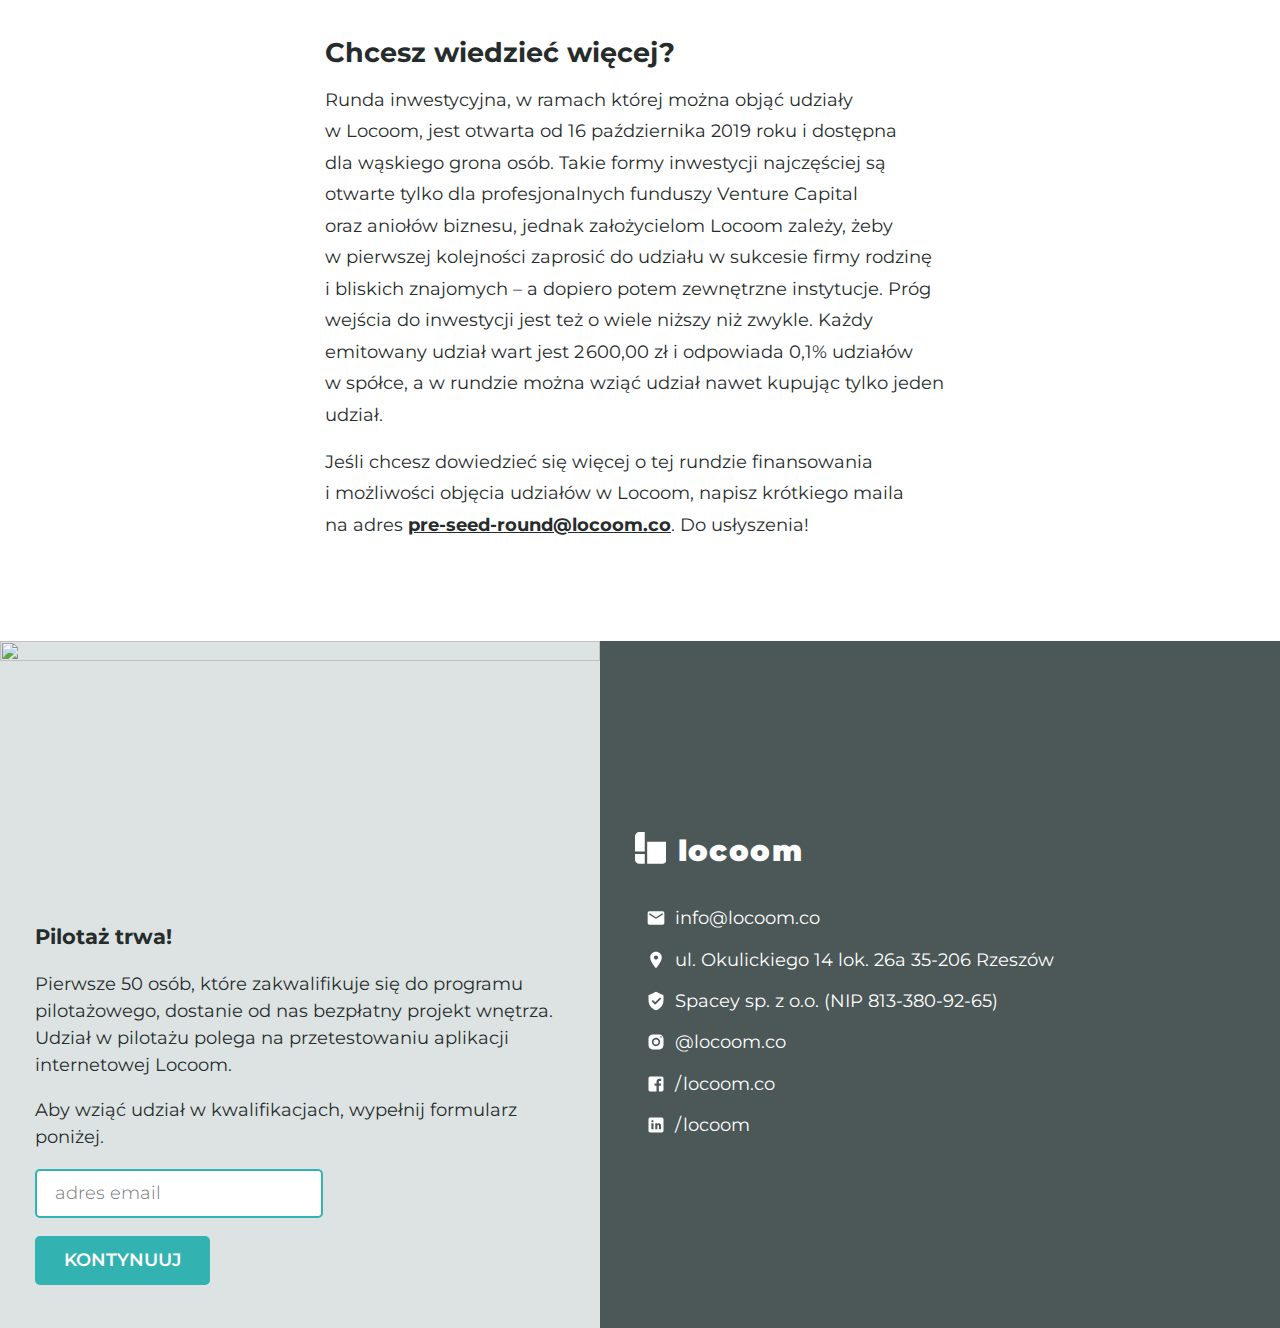
==== commit 2373f43b: "Round up the valuation" ====
--- a/5-powodow-inwestycja-w-locoom-59371c86590e/index.html
+++ b/5-powodow-inwestycja-w-locoom-59371c86590e/index.html
@@ -56,6 +56,9 @@
     <meta name="viewport" content="width=device-width, initial-scale=1">
     <link rel="stylesheet" href="/style.css">
     <link rel="stylesheet" href="style.css">
+    <meta property="og:title" content="5 powodów, dla których warto pomyśleć nad inwestycją w Locoom">
+    <meta property="og:description" content="Ceniony marketer i znawca branży wyposażenia wnętrz, Marek Gonsior, uruchamia wraz z producentem oprogramowania Tomkiem Wiszniewskim aplikację Locoom, która na zawsze zmieni projektowanie wnętrz. Opowiadają, na czym polega ich rewolucyjny pomysł i o zamkniętej rundzie inwestycyjnej, dzięki której wąskie grono osób może wziąć udział w zyskach firmy. (…)">
+    <meta property="og:image" content="https://locoom.co/5-powodow-inwestycja-w-locoom-59371c86590e/69816925_2163545570418500_2024235588596531200_o.jpg">
 </head>
 <body>
     <div class="topMenu topMenu--inArticle content__paddingMirror" id="topMenu">
@@ -182,7 +185,7 @@
         <p>Dzięki Locoom, usługa, która dotychczas była zarezerwowana dla&nbsp;najbogatszych, staje&nbsp;się dostępna dla&nbsp;każdego i&nbsp;bardzo prosta w&nbsp;obsłudze. Na&nbsp;tej&nbsp;samej zasadzie Airbnb umożliwił podróżowanie znacznie taniej niż&nbsp;hotele, a&nbsp;Uber udostępnił dla&nbsp;każdego usługę przejazdu limuzyną czy&nbsp;taksówką.</p>
         <p>Podobnie jak&nbsp;Airbnb czy&nbsp;Uber, Locoom jest usługą internetową. Jednostkowe koszty wykonania usługi są&nbsp;prawie zerowe, bo&nbsp;całą pracę wykonują komputery. Uruchamianie jej na&nbsp;kolejnych rynkach zagranicznych jest o&nbsp;wiele tańsze niż w&nbsp;przypadku tradycyjnych usług: nie&nbsp;trzeba wynajmować lokali, zatrudniać i&nbsp;szkolić personelu na&nbsp;miejscu, czy&nbsp;budować centrów dystrybucji. Locoom niewielkim kosztem może opanowywać kolejne rynki i&nbsp;stać&nbsp;się globalnym przedsięwzięciem.</p>
         <img src="9287098730030.png" width="2640" height="924" alt="zrzuty ekranu platformy Locoom">
-        <p>Dzięki temu, prognozy finansowe Locoom, opracowane wraz ze&nbsp;specjalistką w&nbsp;dziedzinie wyceny przedsiębiorstw typu startup dr&nbsp;Martą Czyżewską (<a href="https://econjournals.sgh.waw.pl/SiP/article/view/678" target="_blank">econjournals.sgh.waw.pl/SiP<wbr>/article<wbr>/view/678</a>), przewidują bardzo optymistyczny obraz rozwoju firmy. Prognozowana wartość firmy liczona na&nbsp;dzień 1&nbsp;stycznia&nbsp;2022 wynosi aż&nbsp;28,95&nbsp;mln&nbsp;zł. W&nbsp;porównaniu do&nbsp;obecnej wartości wycenianej na&nbsp;2,62&nbsp;mln&nbsp;zł, prognoza&nbsp;ta daje ponad dziesięciokrotny wzrost wartości w&nbsp;ciągu dwóch lat działalności – czyli stopę zwrotu z&nbsp;zainwestowanego kapitału na&nbsp;poziomie 232% rocznie.</p>
+        <p>Dzięki temu, prognozy finansowe Locoom, opracowane wraz ze&nbsp;specjalistką w&nbsp;dziedzinie wyceny przedsiębiorstw typu startup dr&nbsp;Martą Czyżewską (<a href="https://econjournals.sgh.waw.pl/SiP/article/view/678" target="_blank">econjournals.sgh.waw.pl/SiP<wbr>/article<wbr>/view/678</a>), przewidują bardzo optymistyczny obraz rozwoju firmy. Prognozowana wartość firmy liczona na&nbsp;dzień 1&nbsp;stycznia&nbsp;2022 wynosi aż&nbsp;29,0&nbsp;mln&nbsp;zł. W&nbsp;porównaniu do&nbsp;obecnej wartości wycenianej na&nbsp;2,6&nbsp;mln&nbsp;zł, prognoza&nbsp;ta daje ponad dziesięciokrotny wzrost wartości w&nbsp;ciągu dwóch lat działalności – czyli stopę zwrotu z&nbsp;zainwestowanego kapitału na&nbsp;poziomie 232% rocznie.</p>
         <p>Tak wysokie zwroty z&nbsp;inwestycji są dość często spotykane wśród firm technologicznych. Wspomniana wcześniej firma Airbnb w&nbsp;niecałe dwa lata po&nbsp;uruchomieniu osiągnęła wartość 72&nbsp;mln&nbsp;USD, w&nbsp;kolejnym roku była już warta 1,31&nbsp;mld&nbsp;USD, a&nbsp;przez kolejne 4&nbsp;lata z&nbsp;rzędu co&nbsp;roku wzrastała na&nbsp;wartości ok. 2,1-krotnie (roczna stopa zwrotu 110%). Uber z&nbsp;kolei po&nbsp;dwóch latach działalności wyceniano na&nbsp;60&nbsp;mln&nbsp;USD, 9&nbsp;miesięcy później wart był już 330&nbsp;mln&nbsp;USD, a&nbsp;przez kolejne 3&nbsp;lata rósł regularnie w&nbsp;tempie ok.&nbsp;14,3%&nbsp;miesięcznie – dając roczną stopę zwrotu w&nbsp;wysokości aż&nbsp;400%! Na&nbsp;polskim podwórku analogicznym przykładem jest Booksy – platforma do&nbsp;rezerwacji wizyt u&nbsp;fryzjera czy&nbsp;kosmetyczki. W 2015 roku, po&nbsp;dwóch latach działalności, osiągnęła wycenę 20&nbsp;mln&nbsp;zł. Dziś jest warta w&nbsp;przybliżeniu 740&nbsp;mln&nbsp;zł, a&nbsp;co&nbsp;roku jej&nbsp;wartość stabilnie rośnie ok.&nbsp;2,5-krotnie rocznie (stopa zwrotu 150%).</p>
         <blockquote>Locoom niewiel&shy;kim kosztem może opanowywać kolejne rynki i&nbsp;stać&nbsp;się glo&shy;bal&shy;nym przedsię&shy;wzięciem.</blockquote>
         <p>Inwestycje w&nbsp;firmy technologiczne takie jak Locoom dają możliwość uzyskania bardzo wysokiej stopy zwrotu z&nbsp;zainwestowanego kapitału, niespotykanej nigdzie indziej.</p>
@@ -211,7 +214,7 @@
         <p>Choć inwestycje w&nbsp;nowoczesne technologie z&nbsp;reguły są dość ryzykowne, w&nbsp;przypadku Locoom ryzyko jest mniejsze dzięki warunkom dofinansowania z&nbsp;Polskiej Agencji Rozwoju Przedsiębiorczości, o&nbsp;które firma obecnie się&nbsp;ubiega. Dzięki temu, stosunkowo niewielki wkład własny od&nbsp;inwestorów indywidualnych takich jak&nbsp;Ty dofinansowany jest dużą kwotą na&nbsp;rozwój i&nbsp;wdrożenie technologii (ok.&nbsp;1,0&nbsp;mln&nbsp;zł), która zdecydowanie zwiększa szanse na&nbsp;sukces rynkowy. W&nbsp;dodatku, w&nbsp;ramach dofinansowania określone&nbsp;są konkretne elementy technologii i&nbsp;ochrony kapitału intelektualnego, które muszą powstać w&nbsp;ciągu 12&#8209;18 miesięcy od&nbsp;uruchomienia dotacji.</p>
         <p>Dlatego nawet na&nbsp;wypadek braku sukcesu rynkowego, firma posiadać będzie opatentowaną technologię, którą może sprzedać dużemu koncernowi takiemu jak&nbsp;IKEA czy&nbsp;Meble VOX. Jeśli wartość transakcji byłaby porównywalna do&nbsp;nakładów poniesionych na&nbsp;budowę tej&nbsp;technologii, udziałowcy uzyskaliby z&nbsp;inwestycji kwotę podobną do&nbsp;tej, którą w&nbsp;niej ulokowali. Ryzyko straty jest mniejsze niż&nbsp;w&nbsp;przypadku inwestycji w&nbsp;firmę, która nie&nbsp;korzysta z&nbsp;tego typu dotacji – a&nbsp;w&nbsp;przypadku sukcesu rynkowego zgodnego z&nbsp;planem finansowym, możemy liczyć na&nbsp;kilkukrotny wzrost wartości firmy. Zgodnie z&nbsp;prognozami, ponad dziesięciokrotny wzrost w&nbsp;ciągu dwóch lat.</p>
         <h2>Chcesz wiedzieć więcej?</h2>
-        <p>Runda inwestycyjna, w&nbsp;ramach której można objąć udziały w&nbsp;Locoom, jest otwarta od&nbsp;16&nbsp;października 2019&nbsp;roku i&nbsp;dostępna dla&nbsp;wąskiego grona osób. Takie formy inwestycji najczęściej są otwarte tylko dla&nbsp;profesjonalnych funduszy Venture Capital oraz&nbsp;aniołów biznesu, jednak założycielom Locoom zależy, żeby w&nbsp;pierwszej kolejności zaprosić do&nbsp;udziału w&nbsp;sukcesie firmy rodzinę i&nbsp;bliskich znajomych – a&nbsp;dopiero potem zewnętrzne instytucje. Próg wejścia do&nbsp;inwestycji jest też o&nbsp;wiele niższy niż zwykle. Każdy emitowany udział wart jest <span class="nowrap">2&thinsp;620,00 zł</span> i&nbsp;odpowiada <span class="nowrap">0,1%</span> udziałów w&nbsp;spółce, a&nbsp;w&nbsp;rundzie można wziąć udział nawet kupując tylko jeden udział.</p>
+        <p>Runda inwestycyjna, w&nbsp;ramach której można objąć udziały w&nbsp;Locoom, jest otwarta od&nbsp;16&nbsp;października 2019&nbsp;roku i&nbsp;dostępna dla&nbsp;wąskiego grona osób. Takie formy inwestycji najczęściej są otwarte tylko dla&nbsp;profesjonalnych funduszy Venture Capital oraz&nbsp;aniołów biznesu, jednak założycielom Locoom zależy, żeby w&nbsp;pierwszej kolejności zaprosić do&nbsp;udziału w&nbsp;sukcesie firmy rodzinę i&nbsp;bliskich znajomych – a&nbsp;dopiero potem zewnętrzne instytucje. Próg wejścia do&nbsp;inwestycji jest też o&nbsp;wiele niższy niż zwykle. Każdy emitowany udział wart jest <span class="nowrap">2&thinsp;600,00 zł</span> i&nbsp;odpowiada <span class="nowrap">0,1%</span> udziałów w&nbsp;spółce, a&nbsp;w&nbsp;rundzie można wziąć udział nawet kupując tylko jeden udział.</p>
         <p>Jeśli chcesz dowiedzieć&nbsp;się więcej o&nbsp;tej&nbsp;rundzie finansowania i&nbsp;możliwości objęcia udziałów w&nbsp;Locoom, napisz krótkiego maila na&nbsp;adres <u><a href="mailto:pre-seed-round@locoom.co" target="_blank">pre-seed-round@locoom.co</a></u>. Do usłyszenia!</p>
     </article>
 
